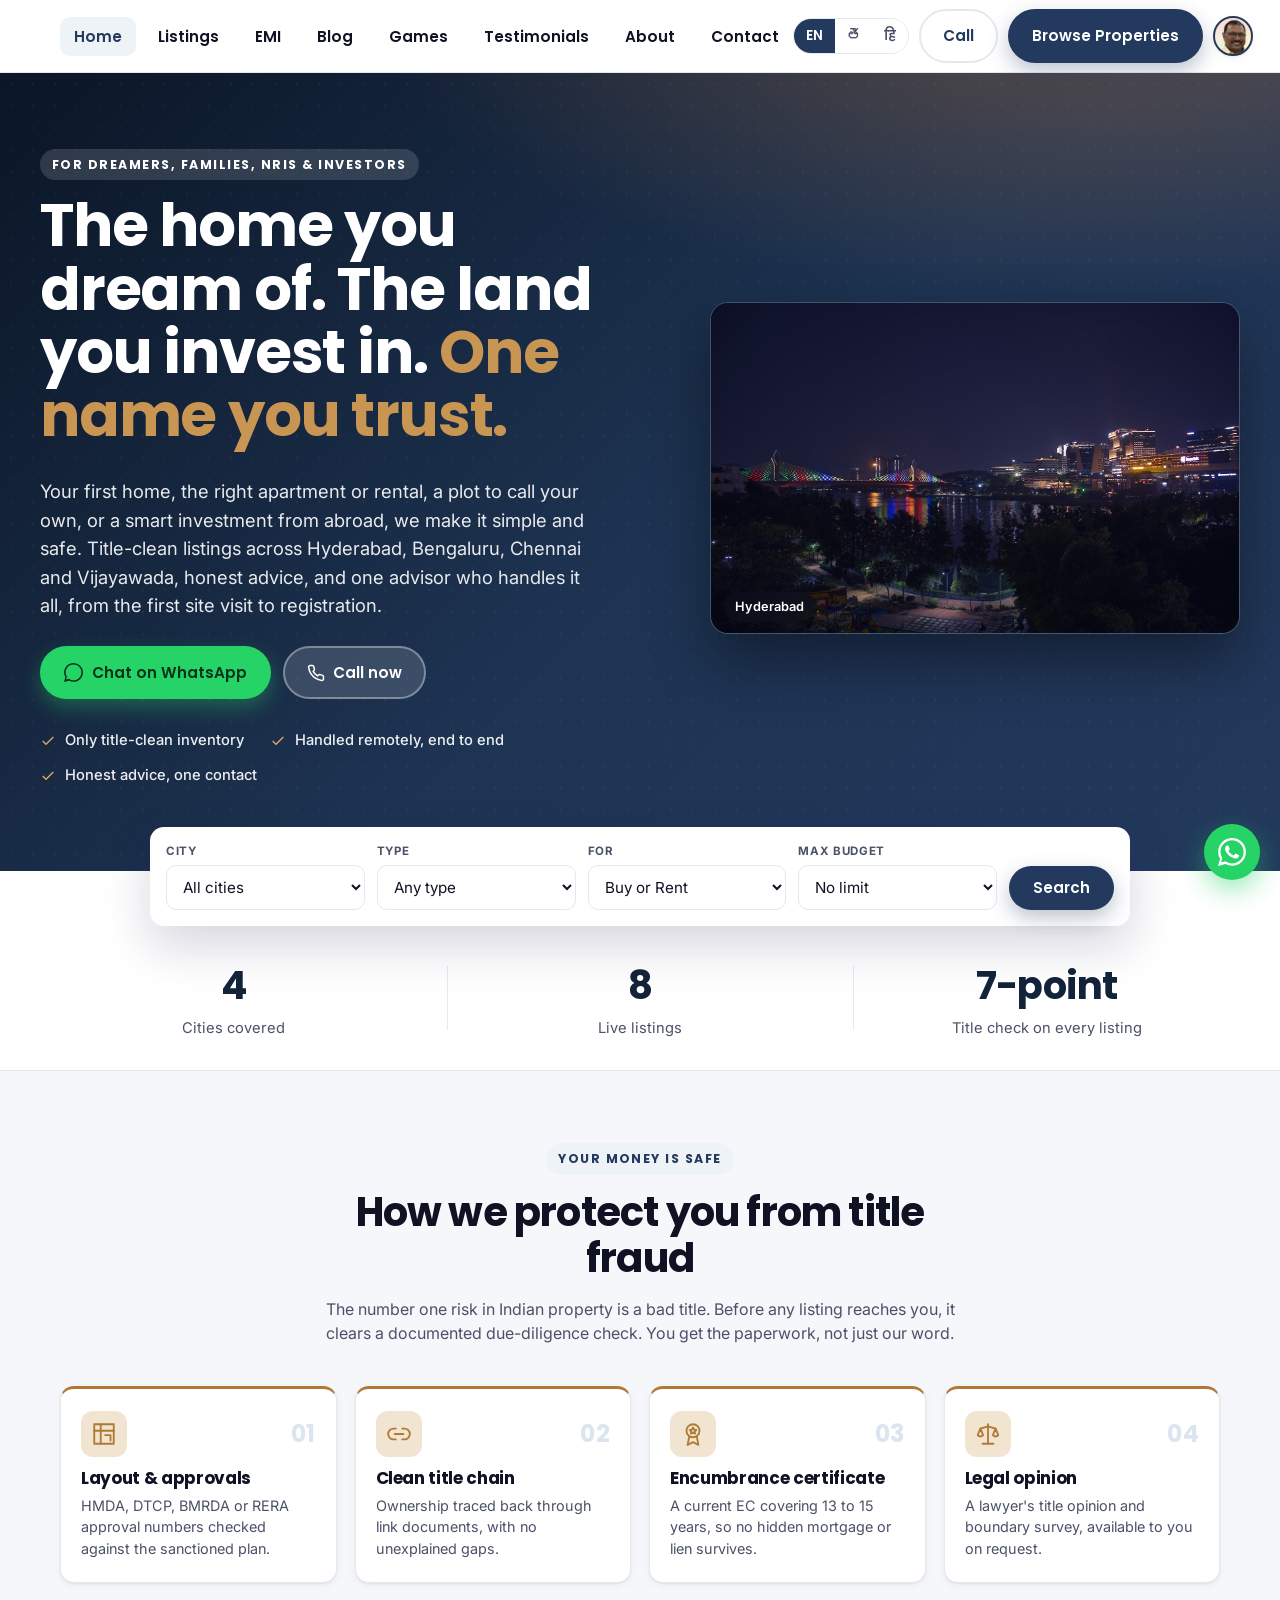
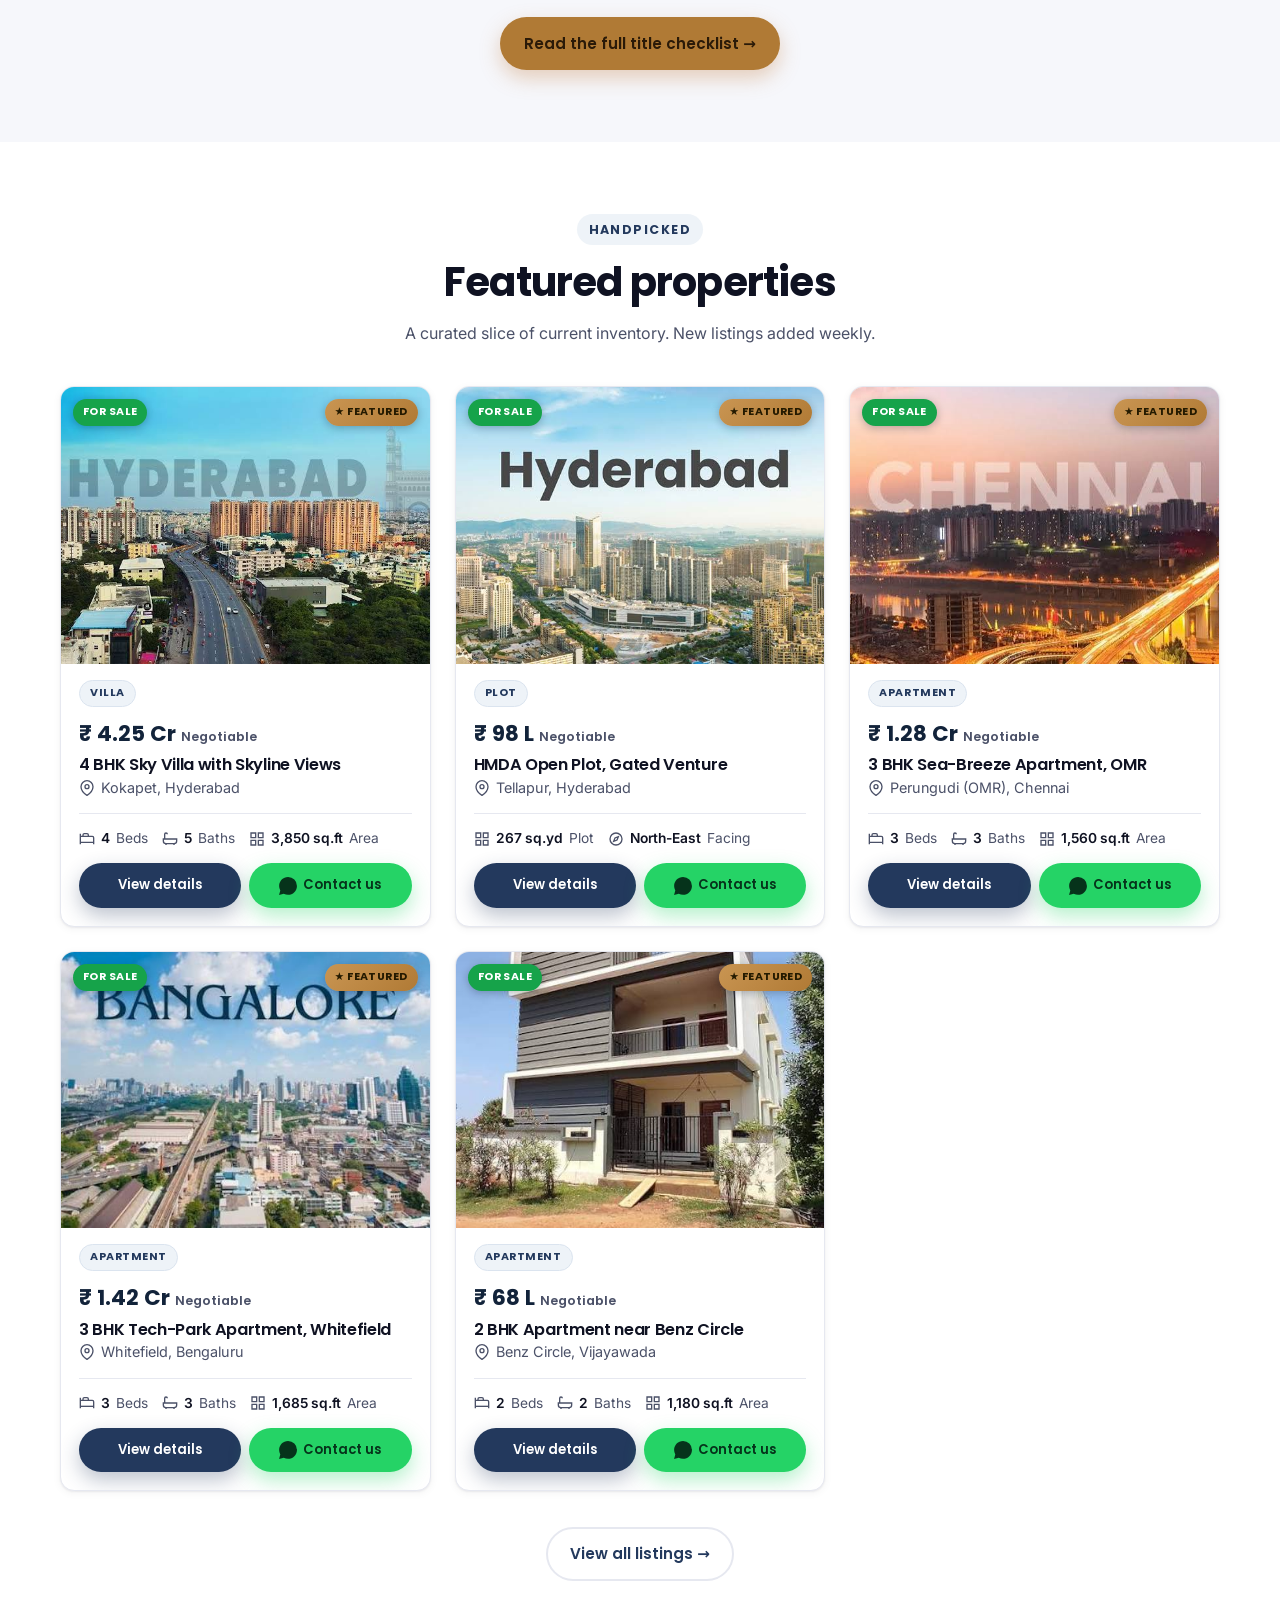
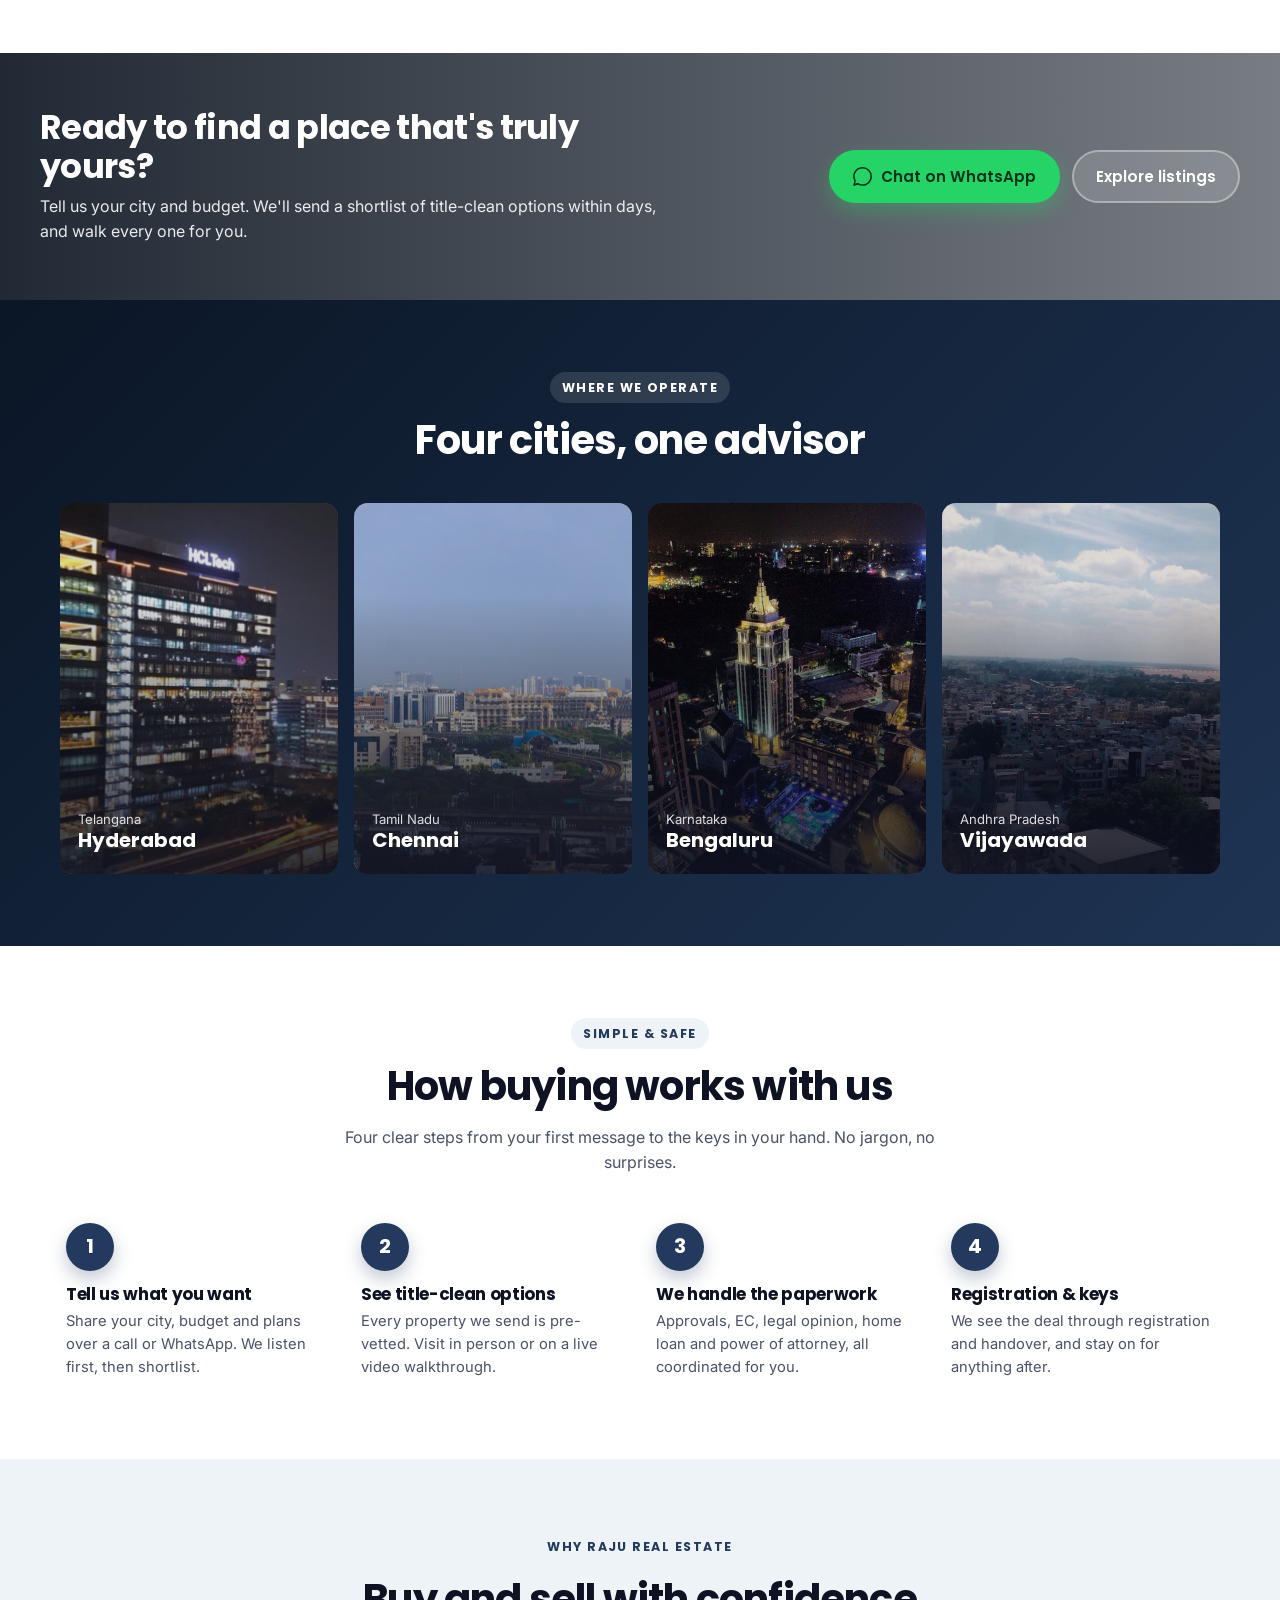
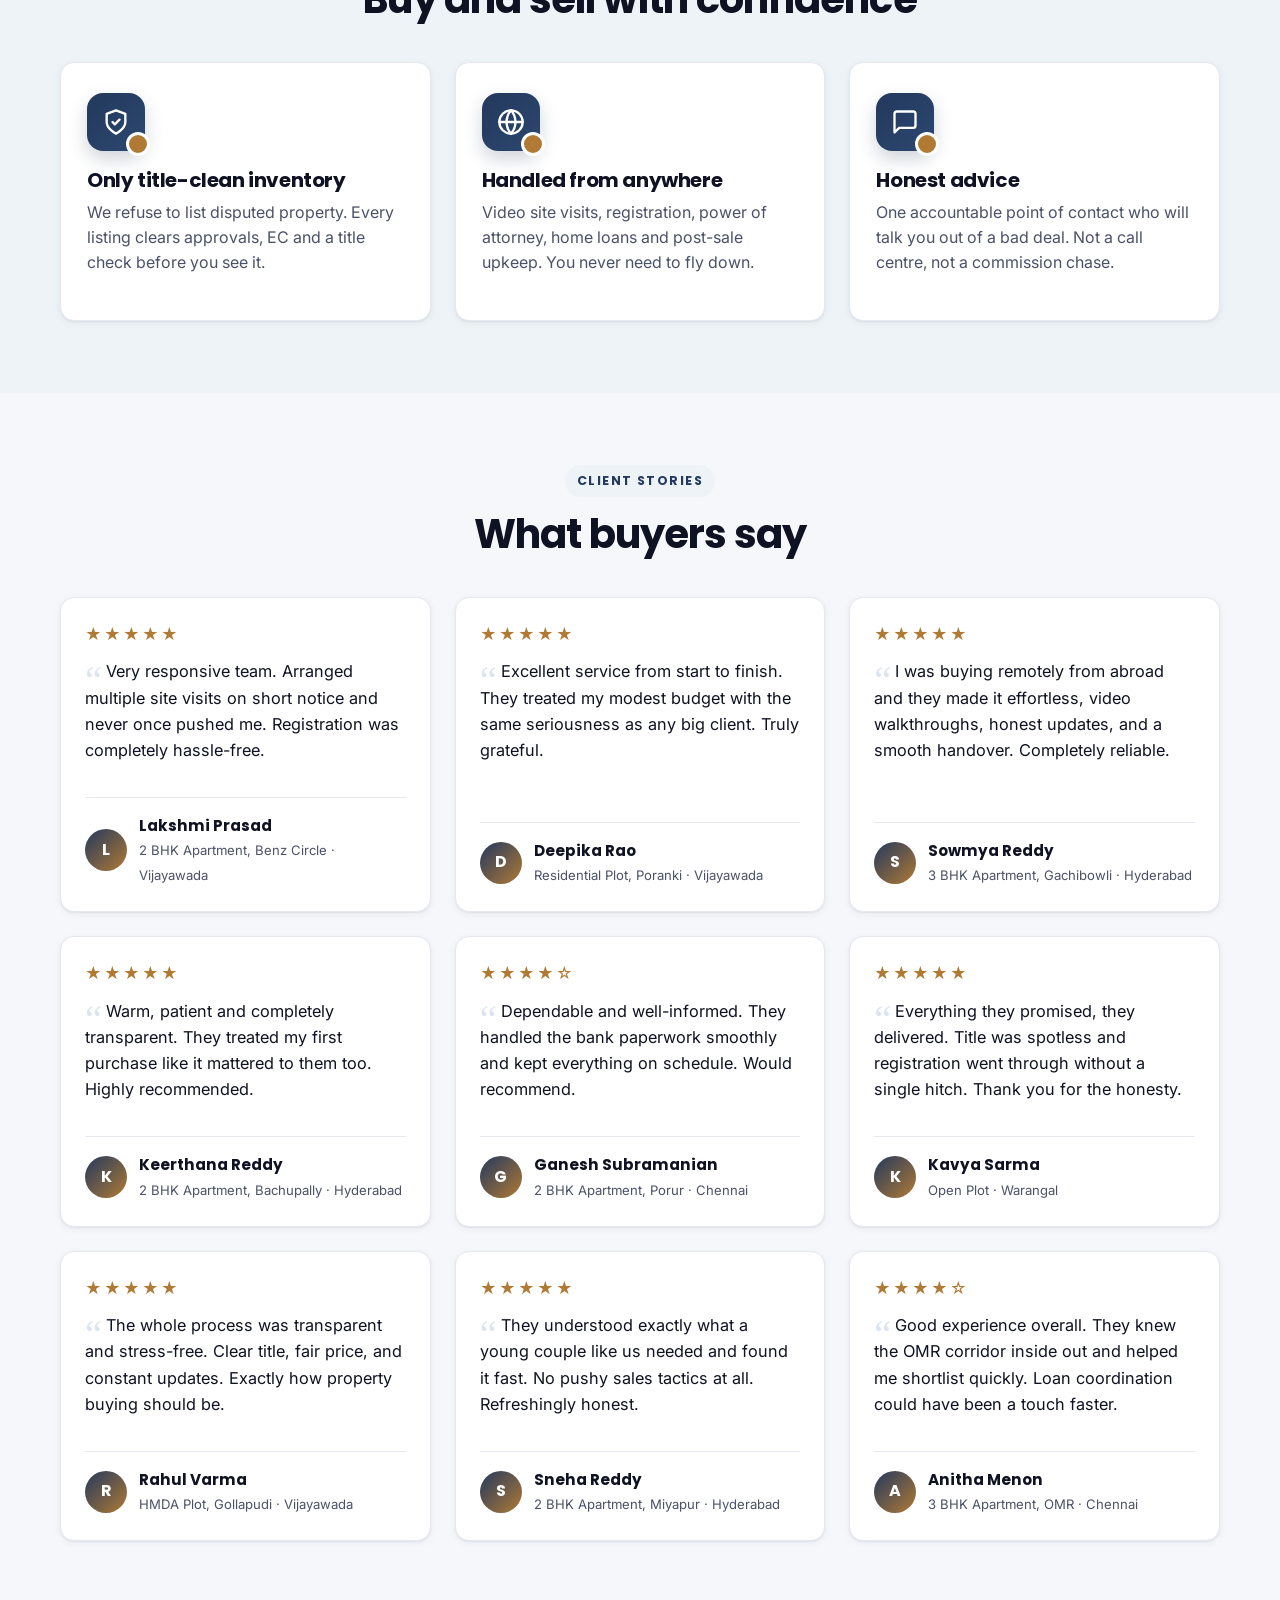
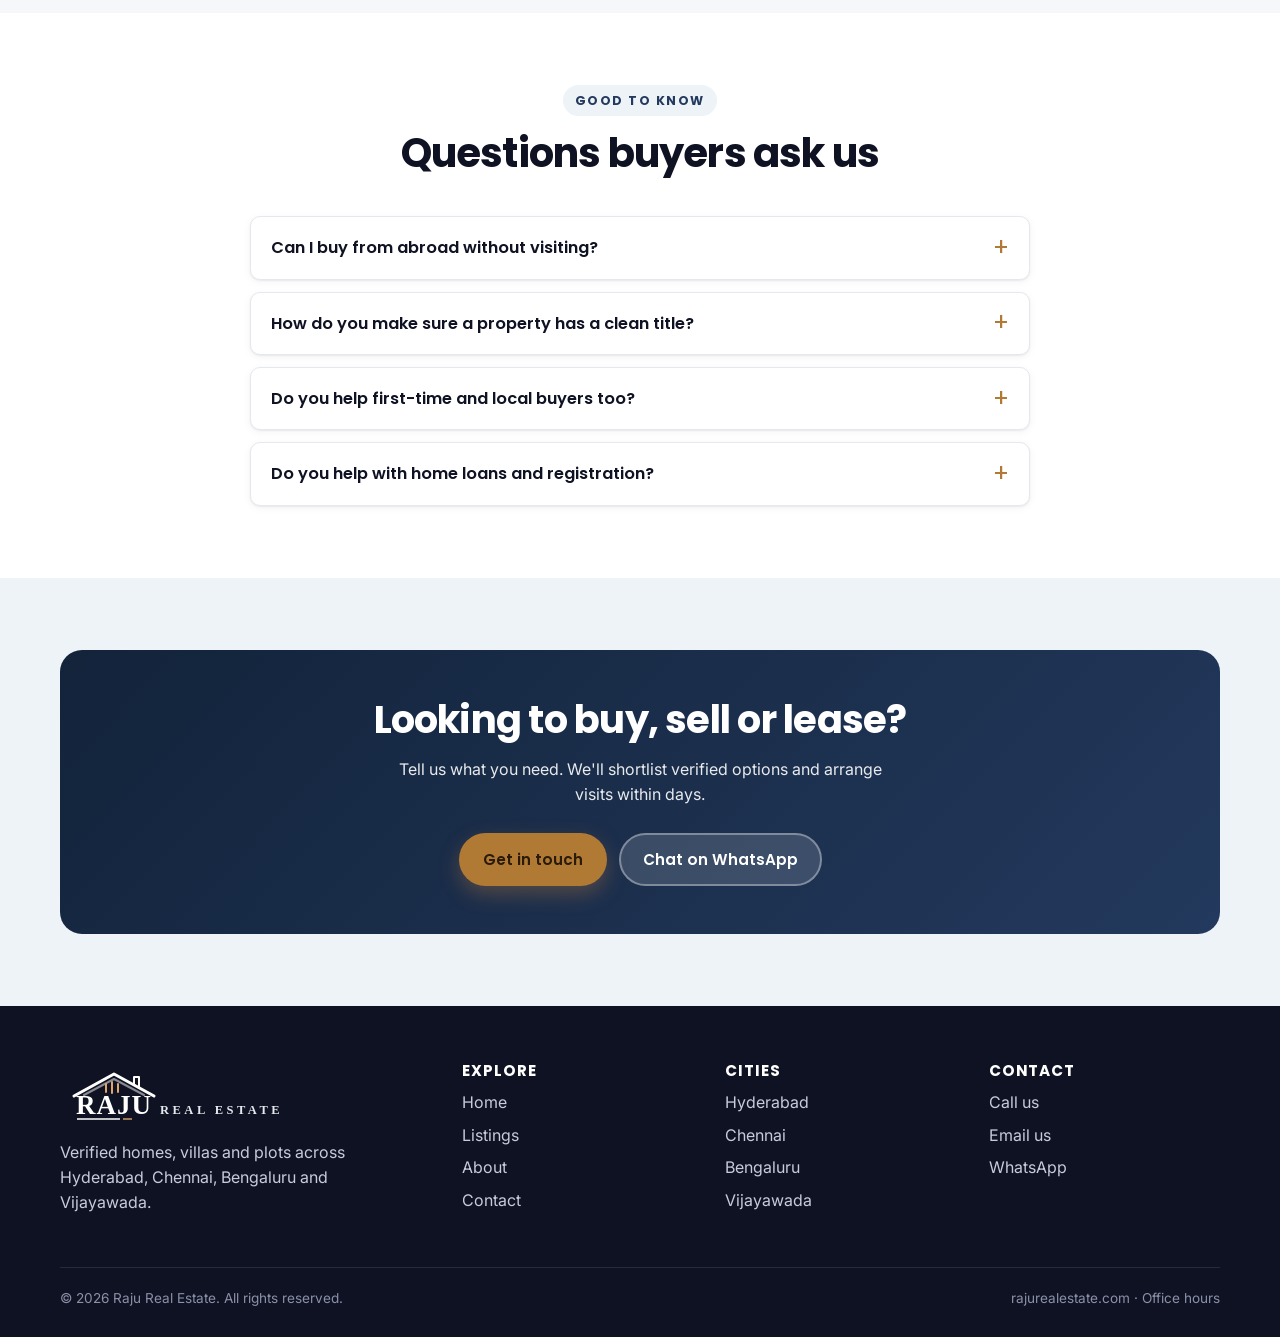
==== index.html @ 75eb424d "Section headers: replace skyline watermark with framed, section-relevant photos - New .page-hero--sp" ====
<!doctype html>
<html lang="en">
<head>
  <meta charset="utf-8">
  <meta name="viewport" content="width=device-width, initial-scale=1">
  <title>Raju Real Estate — Homes, Villas & Plots in Hyderabad, Chennai, Bengaluru, Vijayawada</title>
  <meta name="description" content="Verified homes, villas, apartments and open plots across Hyderabad, Chennai, Bengaluru and Vijayawada. Browse listings, view on map, and enquire directly with Raju Real Estate.">
  <link rel="canonical" href="https://rajurealestate.com/">
  <link rel="icon" href="images/favicon.svg" type="image/svg+xml">
  <link rel="preconnect" href="https://fonts.googleapis.com">
  <link rel="preconnect" href="https://fonts.gstatic.com" crossorigin>
  <link href="https://fonts.googleapis.com/css2?family=Poppins:wght@500;600;700&family=Inter:wght@400;500;600&display=swap" rel="stylesheet">
  <link rel="stylesheet" href="css/styles.css?v=p14">
  <meta property="og:title" content="Raju Real Estate — Homes, Villas & Plots in South India">
  <meta property="og:description" content="Verified homes, villas, apartments and plots across Hyderabad, Chennai, Bengaluru and Vijayawada.">
  <meta property="og:type" content="website">
  <meta property="og:url" content="https://rajurealestate.com/">
  <meta property="og:site_name" content="Raju Real Estate">
  <meta property="og:image" content="https://rajurealestate.com/images/og-cover.jpg">
  <meta property="og:image:width" content="1200">
  <meta property="og:image:height" content="630">
  <meta name="twitter:card" content="summary_large_image">
  <meta name="twitter:title" content="Raju Real Estate — Homes, Villas & Plots in South India">
  <meta name="twitter:description" content="Verified property across Hyderabad, Chennai, Bengaluru and Vijayawada.">
  <meta name="twitter:image" content="https://rajurealestate.com/images/og-cover.jpg">
</head>
<body>
  <!-- ===== Header (copy of this block is identical across pages) ===== -->
  <header class="site-header">
    <div class="container nav">
      <a class="brand" href="index.html"><img src="images/logo.svg" alt="Raju Real Estate"></a>
      <button class="nav-toggle" aria-label="Menu"><span></span><span></span><span></span></button>
      <ul class="nav-links">
        <li><a href="index.html" class="active" data-i18n="nav.home">Home</a></li>
        <li><a href="listings.html" data-i18n="nav.listings">Listings</a></li>
        <li><a href="emi.html" data-i18n="nav.emi">EMI</a></li>
        <li><a href="blog.html" data-i18n="nav.blog">Blog</a></li>
        <li><a href="games.html" data-i18n="nav.games">Games</a></li>
        <li><a href="#testimonials-section" data-i18n="nav.testimonials">Testimonials</a></li>
        <li><a href="about.html" data-i18n="nav.about">About</a></li>
        <li><a href="contact.html" data-i18n="nav.contact">Contact</a></li>
      </ul>
      <div class="nav-cta">
        <a class="btn btn--ghost" data-contact="phone" data-keep-text href="#" data-i18n="cta.call">Call</a>
        <a class="btn btn--primary" href="listings.html" data-i18n="cta.browse">Browse Properties</a>
      </div>
    </div>
  </header>

  <!-- ===== Hero (split: copy left, photo right) ===== -->
  <section class="hero hero--premium">
    <div class="container hero-grid">
      <div class="hero-copy">
        <span class="eyebrow" style="background:rgba(255,255,255,.14);color:#fff" data-i18n="hero.eyebrow">For dreamers, families, NRIs &amp; investors</span>
        <h1 data-i18n-html="hero.title">The home you dream of. The land you invest in. <span class="hl">One name you trust.</span></h1>
        <p class="lead" data-i18n="hero.lead">Your first home, the right apartment or rental, a plot to call your own, or a smart investment from abroad, we make it simple and safe. Title-clean listings across Hyderabad, Bengaluru, Chennai and Vijayawada, honest advice, and one advisor who handles it all, from the first site visit to registration.</p>
        <div class="hero-cta">
          <a class="btn btn--whatsapp" data-contact="whatsapp" data-keep-text target="_blank" rel="noopener" href="#"><svg width="19" height="19" viewBox="0 0 24 24" fill="currentColor"><path d="M.057 24l1.687-6.163a11.867 11.867 0 01-1.587-5.945C.16 5.335 5.495 0 12.05 0a11.817 11.817 0 018.413 3.488 11.824 11.824 0 013.48 8.414c-.003 6.557-5.338 11.892-11.893 11.892a11.9 11.9 0 01-5.688-1.448L.057 24zm6.597-3.807c1.676.995 3.276 1.591 5.392 1.592 5.448 0 9.886-4.434 9.889-9.885.002-5.462-4.415-9.89-9.881-9.892-5.452 0-9.887 4.434-9.889 9.884a9.86 9.86 0 001.51 5.26l-.999 3.648 3.978-.955z"/></svg><span data-i18n="cta.whatsapp">Chat on WhatsApp</span></a>
          <a class="btn btn--light" data-contact="phone" data-keep-text href="#"><svg width="18" height="18" viewBox="0 0 24 24" fill="none" stroke="currentColor" stroke-width="2" stroke-linecap="round" stroke-linejoin="round"><path d="M22 16.92v3a2 2 0 01-2.18 2 19.79 19.79 0 01-8.63-3.07 19.5 19.5 0 01-6-6 19.79 19.79 0 01-3.07-8.67A2 2 0 014.11 2h3a2 2 0 012 1.72c.13.96.36 1.9.7 2.81a2 2 0 01-.45 2.11L8.09 9.91a16 16 0 006 6l1.27-1.27a2 2 0 012.11-.45c.9.34 1.85.57 2.81.7A2 2 0 0122 16.92z"/></svg><span data-i18n="cta.callNow">Call now</span></a>
        </div>
        <div class="trust-row">
          <span class="trust-item"><svg class="icon" width="18" height="18" viewBox="0 0 24 24"><path d="M20 6L9 17l-5-5"/></svg><span data-i18n="trust.title">Only title-clean inventory</span></span>
          <span class="trust-item"><svg class="icon" width="18" height="18" viewBox="0 0 24 24"><path d="M20 6L9 17l-5-5"/></svg><span data-i18n="trust.remote">Handled remotely, end to end</span></span>
          <span class="trust-item"><svg class="icon" width="18" height="18" viewBox="0 0 24 24"><path d="M20 6L9 17l-5-5"/></svg><span data-i18n="trust.honest">Honest advice, one contact</span></span>
        </div>
      </div>
      <div class="hero-art hero-art--photo"><img src="images/hero/hyderabad-night.jpg" alt="Hyderabad Financial District skyline and Durgam Cheruvu bridge at night" loading="eager"><span class="hero-photo-cap">Hyderabad</span></div>
    </div>
  </section>

  <!-- ===== Quick search ===== -->
  <div class="container">
    <form class="quick-search" id="quick-search" action="listings.html" method="get">
      <div class="field">
        <label for="qs-city" data-i18n="qs.city">City</label>
        <select id="qs-city" name="city"><option value="" data-i18n="qs.allCities">All cities</option></select>
      </div>
      <div class="field">
        <label for="qs-type" data-i18n="qs.type">Type</label>
        <select id="qs-type" name="type">
          <option value="" data-i18n="qs.anyType">Any type</option>
          <option value="apartment" data-i18n="type.apartment">Apartment</option>
          <option value="villa" data-i18n="type.villa">Villa</option>
          <option value="house" data-i18n="type.house">House</option>
          <option value="plot" data-i18n="type.plot">Plot</option>
          <option value="commercial" data-i18n="type.commercial">Commercial</option>
        </select>
      </div>
      <div class="field">
        <label for="qs-status" data-i18n="qs.for">For</label>
        <select id="qs-status" name="status">
          <option value="" data-i18n="qs.buyOrRent">Buy or Rent</option>
          <option value="sale" data-i18n="qs.buy">Buy</option>
          <option value="rent" data-i18n="qs.rent">Rent</option>
        </select>
      </div>
      <div class="field">
        <label for="qs-budget" data-i18n="qs.budget">Max budget</label>
        <select id="qs-budget" name="maxPrice">
          <option value="" data-i18n="qs.noLimit">No limit</option>
          <option value="7500000">Up to ₹75 L</option>
          <option value="12500000">Up to ₹1.25 Cr</option>
          <option value="20000000">Up to ₹2 Cr</option>
          <option value="50000000">Up to ₹5 Cr</option>
        </select>
      </div>
      <button class="btn btn--primary" type="submit" data-i18n="qs.search">Search</button>
    </form>
  </div>

  <!-- ===== Stats band (full-bleed) ===== -->
  <div class="stats-band">
    <div class="container stats-band-grid">
      <div class="sb-stat"><b data-count="4">4</b><span data-i18n="hero.stat.cities">Cities covered</span></div>
      <div class="sb-stat"><b id="stat-count">—</b><span data-i18n="hero.stat.live">Live listings</span></div>
      <div class="sb-stat"><b>7-point</b><span data-i18n="hero.stat.verified">Title check on every listing</span></div>
    </div>
  </div>

  <!-- ===== How we verify title (answers the #1 NRI fear, kept high on the page) ===== -->
  <section class="section verify">
    <div class="container">
      <div class="section-head center">
        <span class="eyebrow" data-i18n="verify.eyebrow">Your money is safe</span>
        <h2 data-i18n="verify.title">How we protect you from title fraud</h2>
        <p class="muted" data-i18n="verify.sub">The number one risk in Indian property is a bad title. Before any listing reaches you, it clears a documented due-diligence check. You get the paperwork, not just our word.</p>
      </div>
      <div class="verify-steps">
        <div class="vstep"><div class="vstep-top"><span class="vstep-ic"><svg viewBox="0 0 24 24" fill="none" stroke="currentColor" stroke-width="1.7" stroke-linecap="round" stroke-linejoin="round"><path d="M3 3h18v18H3z"/><path d="M3 9h18M9 3v18"/><path d="M13 13h5v5"/></svg></span><span class="vstep-no">01</span></div><h3 data-i18n="verify.s1t">Layout &amp; approvals</h3><p data-i18n="verify.s1b">HMDA, DTCP, BMRDA or RERA approval numbers checked against the sanctioned plan.</p></div>
        <div class="vstep"><div class="vstep-top"><span class="vstep-ic"><svg viewBox="0 0 24 24" fill="none" stroke="currentColor" stroke-width="1.7" stroke-linecap="round" stroke-linejoin="round"><path d="M9 17H7A5 5 0 017 7h2M15 7h2a5 5 0 010 10h-2M8 12h8"/></svg></span><span class="vstep-no">02</span></div><h3 data-i18n="verify.s2t">Clean title chain</h3><p data-i18n="verify.s2b">Ownership traced back through link documents, with no unexplained gaps.</p></div>
        <div class="vstep"><div class="vstep-top"><span class="vstep-ic"><svg viewBox="0 0 24 24" fill="none" stroke="currentColor" stroke-width="1.7" stroke-linecap="round" stroke-linejoin="round"><circle cx="12" cy="9" r="6"/><path d="M12 6l1 2 2 .3-1.5 1.4.4 2L12 10.8 10.1 11.7l.4-2L9 8.3 11 8z"/><path d="M8.5 14.5L7 22l5-2.5L17 22l-1.5-7.5"/></svg></span><span class="vstep-no">03</span></div><h3 data-i18n="verify.s3t">Encumbrance certificate</h3><p data-i18n="verify.s3b">A current EC covering 13 to 15 years, so no hidden mortgage or lien survives.</p></div>
        <div class="vstep"><div class="vstep-top"><span class="vstep-ic"><svg viewBox="0 0 24 24" fill="none" stroke="currentColor" stroke-width="1.7" stroke-linecap="round" stroke-linejoin="round"><path d="M12 3v18M7 21h10M12 5l7 2M12 5L5 7"/><path d="M5 7l-2.5 6a3 3 0 005 0zM19 7l-2.5 6a3 3 0 005 0z"/></svg></span><span class="vstep-no">04</span></div><h3 data-i18n="verify.s4t">Legal opinion</h3><p data-i18n="verify.s4b">A lawyer's title opinion and boundary survey, available to you on request.</p></div>
      </div>
      <div class="center" style="margin-top:34px">
        <a class="btn btn--accent" href="post.html?slug=clear-title-plot-checklist" data-i18n="verify.cta">Read the full title checklist →</a>
      </div>
    </div>
  </section>

  <!-- ===== Featured ===== -->
  <section class="section">
    <div class="container">
      <div class="section-head center">
        <span class="eyebrow" data-i18n="sec.handpicked">Handpicked</span>
        <h2 data-i18n="sec.featured">Featured properties</h2>
        <p class="muted" data-i18n="sec.featuredSub">A curated slice of current inventory. New listings added weekly.</p>
      </div>
      <div class="grid-cards" id="featured-grid"><p class="muted">Loading listings…</p></div>
      <div class="center" style="margin-top:36px"><a class="btn btn--ghost" href="listings.html" data-i18n="cta.viewAll">View all listings →</a></div>
    </div>
  </section>

  <!-- ===== Full-bleed photo CTA strip ===== -->
  <section class="photo-cta" style="--cta-img:url('images/cta/cta-home.jpg')">
    <div class="container photo-cta-inner">
      <div>
        <h2 data-i18n="strip.title">Ready to find a place that's truly yours?</h2>
        <p data-i18n="strip.body">Tell us your city and budget. We'll send a shortlist of title-clean options within days, and walk every one for you.</p>
      </div>
      <div class="photo-cta-actions">
        <a class="btn btn--whatsapp" data-contact="whatsapp" data-keep-text target="_blank" rel="noopener" href="#"><svg width="19" height="19" viewBox="0 0 24 24" fill="currentColor"><path d="M.057 24l1.687-6.163a11.867 11.867 0 01-1.587-5.945C.16 5.335 5.495 0 12.05 0a11.817 11.817 0 018.413 3.488 11.824 11.824 0 013.48 8.414c-.003 6.557-5.338 11.892-11.893 11.892a11.9 11.9 0 01-5.688-1.448L.057 24zm6.597-3.807c1.676.995 3.276 1.591 5.392 1.592 5.448 0 9.886-4.434 9.889-9.885.002-5.462-4.415-9.89-9.881-9.892-5.452 0-9.887 4.434-9.889 9.884a9.86 9.86 0 001.51 5.26l-.999 3.648 3.978-.955z"/></svg><span data-i18n="cta.whatsapp">Chat on WhatsApp</span></a>
        <a class="btn btn--light" href="listings.html" data-i18n="cta.exploreListings">Explore listings</a>
      </div>
    </div>
  </section>

  <!-- ===== Cities ===== -->
  <section class="section section--dark">
    <div class="container">
      <div class="section-head center">
        <span class="eyebrow" data-i18n="sec.whereWeOperate">Where we operate</span>
        <h2 data-i18n="sec.fourCities">Four cities, one advisor</h2>
      </div>
      <div class="city-strip">
        <a class="city-tile" href="listings.html?city=Hyderabad"><img class="city-photo" src="images/cities/hyderabad.jpg" alt="Hyderabad skyline" loading="lazy"><div class="city-overlay"></div><span>Telangana</span><b>Hyderabad</b></a>
        <a class="city-tile" href="listings.html?city=Chennai"><img class="city-photo" src="images/cities/chennai.jpg" alt="Chennai skyline" loading="lazy"><div class="city-overlay"></div><span>Tamil Nadu</span><b>Chennai</b></a>
        <a class="city-tile" href="listings.html?city=Bengaluru"><img class="city-photo" src="images/cities/bengaluru.jpg" alt="Bengaluru skyline" loading="lazy"><div class="city-overlay"></div><span>Karnataka</span><b>Bengaluru</b></a>
        <a class="city-tile" href="listings.html?city=Vijayawada"><img class="city-photo" src="images/cities/vijayawada.jpg" alt="Vijayawada skyline" loading="lazy"><div class="city-overlay"></div><span>Andhra Pradesh</span><b>Vijayawada</b></a>
      </div>
    </div>
  </section>

  <!-- ===== How buying works (process) ===== -->
  <section class="section">
    <div class="container">
      <div class="section-head center">
        <span class="eyebrow" data-i18n="proc.eyebrow">Simple &amp; safe</span>
        <h2 data-i18n="proc.title">How buying works with us</h2>
        <p class="muted" data-i18n="proc.sub">Four clear steps from your first message to the keys in your hand. No jargon, no surprises.</p>
      </div>
      <div class="proc-steps">
        <div class="proc-step reveal"><span class="proc-num">1</span><h3 data-i18n="proc.s1t">Tell us what you want</h3><p data-i18n="proc.s1b">Share your city, budget and plans over a call or WhatsApp. We listen first, then shortlist.</p></div>
        <div class="proc-step reveal"><span class="proc-num">2</span><h3 data-i18n="proc.s2t">See title-clean options</h3><p data-i18n="proc.s2b">Every property we send is pre-vetted. Visit in person or on a live video walkthrough.</p></div>
        <div class="proc-step reveal"><span class="proc-num">3</span><h3 data-i18n="proc.s3t">We handle the paperwork</h3><p data-i18n="proc.s3b">Approvals, EC, legal opinion, home loan and power of attorney, all coordinated for you.</p></div>
        <div class="proc-step reveal"><span class="proc-num">4</span><h3 data-i18n="proc.s4t">Registration &amp; keys</h3><p data-i18n="proc.s4b">We see the deal through registration and handover, and stay on for anything after.</p></div>
      </div>
    </div>
  </section>

  <!-- ===== Why us ===== -->
  <section class="section section--tint">
    <div class="container">
      <div class="section-head center">
        <span class="eyebrow" data-i18n="sec.whyUs">Why Raju Real Estate</span>
        <h2 data-i18n="sec.buySell">Buy and sell with confidence</h2>
      </div>
      <div class="grid-cards">
        <div class="card reveal" style="padding:30px 26px">
          <div class="why-icon"><svg viewBox="0 0 24 24"><path d="M12 22s8-4 8-10V5l-8-3-8 3v7c0 6 8 10 8 10z"/><path d="M9 12l2 2 4-4"/></svg></div>
          <h3 data-i18n="why.title1">Only title-clean inventory</h3><p class="muted" data-i18n="why.body1">We refuse to list disputed property. Every listing clears approvals, EC and a title check before you see it.</p>
        </div>
        <div class="card reveal" style="padding:30px 26px">
          <div class="why-icon"><svg viewBox="0 0 24 24"><path d="M2 12h20"/><path d="M12 2a15 15 0 010 20"/><path d="M12 2a15 15 0 000 20"/><circle cx="12" cy="12" r="10"/></svg></div>
          <h3 data-i18n="why.title2">Handled from anywhere</h3><p class="muted" data-i18n="why.body2">Video site visits, registration, power of attorney, home loans and post-sale upkeep. You never need to fly down.</p>
        </div>
        <div class="card reveal" style="padding:30px 26px">
          <div class="why-icon"><svg viewBox="0 0 24 24"><path d="M21 15a2 2 0 01-2 2H7l-4 4V5a2 2 0 012-2h14a2 2 0 012 2z"/></svg></div>
          <h3 data-i18n="why.title3">Honest advice</h3><p class="muted" data-i18n="why.body3">One accountable point of contact who will talk you out of a bad deal. Not a call centre, not a commission chase.</p>
        </div>
      </div>
    </div>
  </section>

  <!-- ===== Testimonials ===== -->
  <section class="section section--soft" id="testimonials-section" style="display:none">
    <div class="container">
      <div class="section-head center">
        <span class="eyebrow" data-i18n="testi.eyebrow">Client stories</span>
        <h2 data-i18n="testi.title">What buyers say</h2>
      </div>
      <div class="grid-cards" id="testimonials-grid"></div>
    </div>
  </section>

  <!-- ===== FAQ ===== -->
  <section class="section">
    <div class="container container--narrow">
      <div class="section-head center">
        <span class="eyebrow" data-i18n="faq.eyebrow">Good to know</span>
        <h2 data-i18n="faq.title">Questions buyers ask us</h2>
      </div>
      <div class="faq">
        <details class="faq-item"><summary data-i18n="faq.q1">Can I buy from abroad without visiting?</summary><p data-i18n="faq.a1">Yes. We run live video site visits, handle the paperwork, and arrange power of attorney so you can complete the purchase and registration without flying down.</p></details>
        <details class="faq-item"><summary data-i18n="faq.q2">How do you make sure a property has a clean title?</summary><p data-i18n="faq.a2">Every listing clears a documented check: layout and RERA/HMDA/DTCP approvals, the title chain, a 13 to 15 year encumbrance certificate, and a lawyer's opinion. You get the paperwork, not just our word.</p></details>
        <details class="faq-item"><summary data-i18n="faq.q3">Do you help first-time and local buyers too?</summary><p data-i18n="faq.a3">Absolutely. We work with families buying their first home, people looking for apartments or rentals, plot buyers and investors alike, across all four cities.</p></details>
        <details class="faq-item"><summary data-i18n="faq.q4">Do you help with home loans and registration?</summary><p data-i18n="faq.a4">Yes. We coordinate home-loan options with lenders and manage registration and handover end to end, so it's one point of contact for the whole deal.</p></details>
      </div>
    </div>
  </section>

  <!-- ===== CTA ===== -->
  <section class="section section--tint">
    <div class="container">
      <div class="cta-band">
        <h2 data-i18n="cta.band.title">Looking to buy, sell or lease?</h2>
        <p data-i18n="cta.band.body">Tell us what you need. We'll shortlist verified options and arrange visits within days.</p>
        <div class="hero-cta" style="justify-content:center">
          <a class="btn btn--accent" href="contact.html" data-i18n="cta.getInTouch">Get in touch</a>
          <a class="btn btn--light" data-contact="whatsapp" data-keep-text target="_blank" rel="noopener" href="#" data-i18n="cta.whatsapp">WhatsApp us</a>
        </div>
      </div>
    </div>
  </section>

  <!-- ===== Footer (identical across pages) ===== -->
  <footer class="site-footer">
    <div class="container">
      <div class="footer-grid">
        <div>
          <div class="footer-brand"><img src="images/logo-white.svg" alt="Raju Real Estate"></div>
          <p style="margin-top:14px;max-width:320px" data-i18n="footer.tagline">Verified homes, villas and plots across Hyderabad, Chennai, Bengaluru and Vijayawada.</p>
        </div>
        <div>
          <h4 data-i18n="footer.explore">Explore</h4>
          <a href="index.html" data-i18n="nav.home">Home</a>
          <a href="listings.html" data-i18n="nav.listings">Listings</a>
          <a href="about.html" data-i18n="nav.about">About</a>
          <a href="contact.html" data-i18n="nav.contact">Contact</a>
        </div>
        <div>
          <h4 data-i18n="footer.cities">Cities</h4>
          <a href="listings.html?city=Hyderabad">Hyderabad</a>
          <a href="listings.html?city=Chennai">Chennai</a>
          <a href="listings.html?city=Bengaluru">Bengaluru</a>
          <a href="listings.html?city=Vijayawada">Vijayawada</a>
        </div>
        <div>
          <h4 data-i18n="footer.contact">Contact</h4>
          <a data-contact="phone" data-keep-text href="#" data-i18n="footer.callUs">Call us</a>
          <a data-contact="email" data-keep-text href="#" data-i18n="footer.emailUs">Email us</a>
          <a data-contact="whatsapp" data-keep-text target="_blank" rel="noopener" href="#" data-i18n="footer.whatsapp">WhatsApp</a>
        </div>
      </div>
      <div class="footer-bottom">
        <span>© <span data-year>2026</span> Raju Real Estate. All rights reserved.</span>
        <span>rajurealestate.com · <span data-contact="hours" data-keep-text>Office hours</span></span>
      </div>
    </div>
  </footer>

  <script src="js/config.js?v=p14"></script>
  <script src="js/i18n.js?v=p14"></script>
  <script src="js/site.js?v=p14"></script>
  <script src="js/cards.js?v=p14"></script>
  <script src="js/home.js?v=p14"></script>
</body>
</html>
---- css/styles.css ----
/*
  File: css/styles.css
  Purpose: Global design system + component styles for Raju Real Estate.
  Engine: Plain CSS (no preprocessor, no build step).
  Platform: Static site on Cloudflare Pages. Modern evergreen browsers.
  Design: Bold & vibrant. Royal indigo primary, amber micro-accent.
  Why CSS variables: single source of truth so brand colors change in one place.
*/

:root {
  /* Brand palette — navy + copper, matched to the Raju Real Estate logo.
     Scale names kept (indigo and amber) so every component that references
     them re-skins from these values alone. */
  --indigo-900: #0b1626;   /* near-black navy — dramatic hero surfaces (premium re-skin) */
  --indigo-800: #12233a;
  --indigo-700: #1e3453;
  --indigo-600: #23395d;   /* brand navy */
  --indigo-500: #2c476f;
  --indigo-100: #dbe4ef;
  --indigo-50:  #eef3f8;

  --amber-500: #b07a35;    /* brushed gold — refined from copper for the premium re-skin */
  --amber-400: #c99552;
  --amber-100: #f1e4d0;
  --gold: #b07a35;         /* semantic alias used by trust marks + CTAs */

  --ink:      #0f1222;   /* near-black text */
  --ink-soft: #4b5168;   /* secondary text */
  --line:     #e6e8f0;   /* borders */
  --bg:       #ffffff;
  --bg-soft:  #f6f7fb;   /* section alt background */
  --bg-tint:  var(--indigo-50);

  --ok:   #16a34a;
  --sold: #dc2626;
  --rent: #7c3aed;

  --brand: var(--indigo-600);
  --brand-dark: var(--indigo-800);
  --accent: var(--amber-500);

  --radius: 14px;
  --radius-sm: 10px;
  --shadow-sm: 0 1px 2px rgba(15,18,34,.06), 0 2px 8px rgba(15,18,34,.05);
  --shadow-md: 0 8px 24px rgba(15,18,34,.10);
  --shadow-lg: 0 20px 48px rgba(30,27,75,.18);

  --maxw: 1200px;
  --font-head: 'Poppins', system-ui, -apple-system, 'Segoe UI', Roboto, sans-serif;
  --font-body: 'Inter', system-ui, -apple-system, 'Segoe UI', Roboto, sans-serif;
}

* { box-sizing: border-box; }

html { scroll-behavior: smooth; }

body {
  margin: 0;
  font-family: var(--font-body);
  color: var(--ink);
  background: var(--bg);
  line-height: 1.55;
  -webkit-font-smoothing: antialiased;
}

h1, h2, h3, h4 { font-family: var(--font-head); font-weight: 700; line-height: 1.15; margin: 0 0 .4em; color: var(--ink); letter-spacing: -0.02em; }
h1 { font-size: clamp(2rem, 5vw, 3.4rem); }
h2 { font-size: clamp(1.6rem, 3.5vw, 2.4rem); }
h3 { font-size: 1.25rem; }
p { margin: 0 0 1rem; }
a { color: var(--brand); text-decoration: none; }
img { max-width: 100%; display: block; }

.container { width: 100%; max-width: var(--maxw); margin: 0 auto; padding: 0 20px; }
.section { padding: 72px 0; }
.section--soft { background: var(--bg-soft); }
.center { text-align: center; }
.muted { color: var(--ink-soft); }
.eyebrow { display: inline-block; font-family: var(--font-head); font-weight: 700; font-size: .78rem; letter-spacing: .12em; text-transform: uppercase; color: var(--brand); background: var(--indigo-50); padding: 6px 12px; border-radius: 999px; margin-bottom: 14px; }
.section-head { max-width: 640px; margin: 0 auto 40px; }
.section-head.left { margin-left: 0; text-align: left; }

/* ---------- Buttons ---------- */
.btn { display: inline-flex; align-items: center; gap: 8px; font-family: var(--font-head); font-weight: 600; font-size: .95rem; padding: 13px 22px; border-radius: 999px; border: 2px solid transparent; cursor: pointer; transition: transform .12s ease, box-shadow .12s ease, background .12s ease; white-space: nowrap; }
.btn:active { transform: translateY(1px); }
.btn--primary { background: var(--brand); color: #fff; box-shadow: 0 8px 20px rgba(35,57,93,.30); }
.btn--primary:hover { background: var(--indigo-700); box-shadow: 0 10px 26px rgba(35,57,93,.40); }
.btn--accent { background: var(--accent); color: #2a1a08; box-shadow: 0 8px 20px rgba(193,122,63,.34); }
.btn--accent:hover { background: var(--amber-400); }
.btn--ghost { background: #fff; color: var(--brand); border-color: var(--line); }
.btn--ghost:hover { border-color: var(--brand); background: var(--indigo-50); }
.btn--light { background: rgba(255,255,255,.14); color: #fff; border-color: rgba(255,255,255,.35); }
.btn--light:hover { background: rgba(255,255,255,.24); }
.btn--wa { background: #25d366; color: #06331b; }
.btn--wa:hover { background: #1fbd5a; }
/* Primary WhatsApp CTA (hero/bands): green, icon + label, the #1 conversion path. */
.btn--whatsapp { background: #25d366; color: #06331b; gap: 9px; box-shadow: 0 8px 20px rgba(37,211,102,.34); }
.btn--whatsapp:hover { background: #1fbd5a; box-shadow: 0 10px 26px rgba(37,211,102,.44); }
.btn--whatsapp svg { flex: none; }
.btn--block { width: 100%; justify-content: center; }

/* ---------- Header ---------- */
.site-header { position: sticky; top: 0; z-index: 50; background: rgba(255,255,255,.9); backdrop-filter: blur(10px); border-bottom: 1px solid var(--line); }
.nav { display: flex; align-items: center; justify-content: space-between; height: 72px; }
.brand { display: flex; align-items: center; gap: 10px; }
.brand svg { height: 40px; width: auto; }
.nav-links { display: flex; align-items: center; gap: 8px; list-style: none; margin: 0; padding: 0; }
.nav-links a { font-family: var(--font-head); font-weight: 600; font-size: .95rem; color: var(--ink); padding: 9px 14px; border-radius: 10px; }
.nav-links a:hover, .nav-links a.active { color: var(--brand); background: var(--indigo-50); }
.nav-cta { display: flex; align-items: center; gap: 10px; }
.header-agent { display: inline-flex; width: 40px; height: 40px; border-radius: 50%; overflow: hidden; flex: none; border: 2px solid var(--brand); box-shadow: var(--shadow-sm); transition: transform .14s ease, box-shadow .14s ease; background: linear-gradient(135deg, var(--indigo-600), var(--amber-500)); color: #fff; align-items: center; justify-content: center; font-family: var(--font-head); font-weight: 700; }
.header-agent img { width: 100%; height: 100%; object-fit: cover; }
.header-agent:hover { transform: scale(1.06); box-shadow: var(--shadow-md); }
.header-agent.is-fallback { font-size: 1.05rem; }
.nav-toggle { display: none; background: none; border: 0; cursor: pointer; padding: 8px; }
.nav-toggle span { display: block; width: 24px; height: 2px; background: var(--ink); margin: 5px 0; transition: .2s; }

@media (max-width: 900px) {
  .nav-links { position: fixed; inset: 72px 0 auto 0; flex-direction: column; align-items: stretch; gap: 0; background: #fff; border-bottom: 1px solid var(--line); padding: 12px 20px; transform: translateY(-140%); transition: transform .25s ease; box-shadow: var(--shadow-md); }
  .nav-links.open { transform: translateY(0); }
  .nav-links a { padding: 14px; border-radius: 8px; }
  .nav-toggle { display: block; }
  .nav-cta .btn--ghost { display: none; }
}

/* ---------- Hero ---------- */
.hero { position: relative; color: #fff; background:
    radial-gradient(1200px 500px at 85% -10%, rgba(193,122,63,.38), transparent 60%),
    linear-gradient(135deg, var(--indigo-900), var(--indigo-700) 55%, var(--indigo-600)); overflow: hidden; }
.hero::after { content: ""; position: absolute; inset: 0; background-image: radial-gradient(rgba(255,255,255,.08) 1px, transparent 1px); background-size: 22px 22px; opacity: .5; pointer-events: none; }
.hero-inner { position: relative; z-index: 2; padding: 84px 0 96px; max-width: 760px; }
.hero h1 { color: #fff; }
.hero h1 .hl { color: var(--amber-400); }
.hero p.lead { font-size: 1.15rem; color: rgba(255,255,255,.9); max-width: 560px; }
.hero-cta { display: flex; gap: 12px; flex-wrap: wrap; margin-top: 26px; }
.hero-stats { display: flex; gap: 32px; margin-top: 44px; flex-wrap: wrap; }
.hero-stat b { font-family: var(--font-head); font-size: 1.9rem; display: block; color: #fff; }
.hero-stat span { color: rgba(255,255,255,.8); font-size: .9rem; }

/* ---------- Premium hero (Home) ---------- */
.hero--premium { overflow: hidden; }
.hero-grid { position: relative; z-index: 2; display: grid; grid-template-columns: 1.08fr 0.92fr; align-items: center; gap: 48px; padding: 76px 0 84px; }
.hero-copy { max-width: 640px; }
.hero--premium h1 { font-size: clamp(2.3rem, 5vw, 3.7rem); line-height: 1.07; margin-bottom: .5em; }
.hero--premium .lead { font-size: 1.18rem; }
.hero-art { position: relative; }
.hero-art img { width: 100%; height: auto; display: block; filter: drop-shadow(0 24px 44px rgba(0,0,0,.28)); animation: heroFloat 7s ease-in-out infinite; }
@keyframes heroFloat { 0%,100% { transform: translateY(0); } 50% { transform: translateY(-10px); } }
.trust-row { display: flex; flex-wrap: wrap; gap: 12px 26px; margin-top: 30px; }
.trust-item { display: inline-flex; align-items: center; gap: 9px; color: rgba(255,255,255,.92); font-size: .92rem; font-weight: 500; }
.trust-item svg { color: #e0a56a; flex: none; }
.hero-art--photo img { border-radius: 18px; border: 1px solid rgba(255,255,255,.16); box-shadow: 0 28px 60px rgba(0,0,0,.42); filter: none; aspect-ratio: 16 / 10; object-fit: cover; }
.hero-art--photo { position: relative; }
.hero-art--photo .hero-photo-cap { position: absolute; left: 14px; bottom: 12px; z-index: 2; color: #fff; font-size: .8rem; font-weight: 600; background: rgba(15,18,34,.5); backdrop-filter: blur(4px); padding: 5px 11px; border-radius: 999px; }
@media (max-width: 940px) {
  .hero-grid { grid-template-columns: 1fr; gap: 20px; padding: 56px 0 64px; }
  .hero-art { max-width: 480px; margin: 4px auto 0; opacity: .98; }
}

/* Full-bleed stats band under the hero */
.stats-band { background: #fff; border-bottom: 1px solid var(--line); }
.stats-band-grid { display: grid; grid-template-columns: repeat(3, 1fr); gap: 20px; padding: 30px 0; }
.stats-band .sb-stat { text-align: center; position: relative; }
.stats-band .sb-stat + .sb-stat::before { content: ""; position: absolute; left: 0; top: 12%; height: 76%; width: 1px; background: var(--line); }
.stats-band .sb-stat b { display: block; font-family: var(--font-head); font-weight: 700; font-size: clamp(1.7rem, 3.5vw, 2.4rem); color: var(--brand-dark); letter-spacing: -0.02em; }
.stats-band .sb-stat span { color: var(--ink-soft); font-size: .92rem; }

/* ---------- How-we-verify-title band (answers the NRI title-fraud fear) ---------- */
.verify { background: var(--bg-soft); }
.verify-steps { display: grid; grid-template-columns: repeat(4, 1fr); gap: 18px; margin-top: 8px; }
@media (max-width: 900px) { .verify-steps { grid-template-columns: repeat(2, 1fr); } }
@media (max-width: 520px) { .verify-steps { grid-template-columns: 1fr; } }
.vstep { background: #fff; border: 1px solid var(--line); border-top: 3px solid var(--gold); border-radius: var(--radius); padding: 22px 20px; box-shadow: var(--shadow-sm); }
.vstep-top { display: flex; align-items: center; justify-content: space-between; margin-bottom: 12px; }
.vstep-ic { display: inline-grid; place-items: center; width: 46px; height: 46px; border-radius: 12px; background: var(--amber-100); color: var(--gold); }
.vstep-ic svg { width: 26px; height: 26px; }
.vstep-no { font-family: var(--font-head); font-weight: 700; font-size: 1.5rem; letter-spacing: .02em; color: var(--indigo-100); line-height: 1; }
.vstep h3 { font-family: var(--font-head); font-size: 1.06rem; margin: 8px 0 6px; color: var(--ink); }
.vstep p { color: var(--ink-soft); font-size: .9rem; line-height: 1.5; margin: 0; }

/* ---------- Full-bleed photo hero (Home) ---------- */
.hero--full { position: relative; min-height: min(86vh, 640px); display: flex; align-items: center;
  background: linear-gradient(100deg, rgba(9,18,30,.90) 0%, rgba(9,18,30,.62) 42%, rgba(9,18,30,.20) 82%, rgba(9,18,30,.10) 100%), var(--hero-img) center 30% / cover no-repeat; }
.hero--full::after { display: none; }
.hero-full-inner { position: relative; z-index: 2; max-width: 680px; padding: 72px 0; }
.hero--full h1 { font-size: clamp(2.3rem, 5vw, 3.6rem); line-height: 1.08; margin: 0 0 .45em; }
.hero--full .lead { font-size: 1.16rem; max-width: 600px; }
.hero-full-cap { position: absolute; right: 16px; bottom: 12px; z-index: 2; color: rgba(255,255,255,.85); font-size: .78rem; font-weight: 600; background: rgba(9,18,30,.45); backdrop-filter: blur(4px); padding: 5px 11px; border-radius: 999px; }
@media (max-width: 700px) { .hero--full { min-height: 0; } .hero-full-inner { padding: 52px 0 60px; } }

.container--narrow { max-width: 820px; }

/* ---------- Full-bleed photo CTA strip ---------- */
.photo-cta { position: relative; color: #fff; background: linear-gradient(90deg, rgba(9,18,30,.90), rgba(9,18,30,.55)), var(--cta-img) center / cover no-repeat; }
.photo-cta-inner { display: flex; align-items: center; justify-content: space-between; gap: 32px; padding: 56px 0; flex-wrap: wrap; }
.photo-cta h2 { color: #fff; font-size: clamp(1.5rem, 3vw, 2.1rem); margin: 0 0 8px; max-width: 620px; }
.photo-cta p { color: rgba(255,255,255,.9); margin: 0; max-width: 620px; }
.photo-cta-actions { display: flex; gap: 12px; flex-wrap: wrap; }

/* ---------- Process (how buying works) ---------- */
.proc-steps { display: grid; grid-template-columns: repeat(4, 1fr); gap: 20px; counter-reset: proc; }
@media (max-width: 900px) { .proc-steps { grid-template-columns: repeat(2, 1fr); } }
@media (max-width: 520px) { .proc-steps { grid-template-columns: 1fr; } }
.proc-step { position: relative; padding: 8px 6px; }
.proc-num { display: inline-grid; place-items: center; width: 48px; height: 48px; border-radius: 50%; background: var(--brand); color: #fff; font-family: var(--font-head); font-weight: 700; font-size: 1.25rem; margin-bottom: 14px; box-shadow: 0 8px 18px rgba(35,57,93,.28); }
.proc-step h3 { font-family: var(--font-head); font-size: 1.06rem; margin: 0 0 6px; }
.proc-step p { color: var(--ink-soft); font-size: .92rem; line-height: 1.55; margin: 0; }

/* ---------- FAQ accordion ---------- */
.faq { display: flex; flex-direction: column; gap: 12px; }
.faq-item { background: #fff; border: 1px solid var(--line); border-radius: var(--radius-sm); padding: 2px 20px; box-shadow: var(--shadow-sm); }
.faq-item summary { list-style: none; cursor: pointer; font-family: var(--font-head); font-weight: 600; font-size: 1.02rem; padding: 16px 0; display: flex; justify-content: space-between; align-items: center; gap: 16px; }
.faq-item summary::-webkit-details-marker { display: none; }
.faq-item summary::after { content: "+"; font-size: 1.5rem; color: var(--gold); font-weight: 400; line-height: 1; transition: transform .2s; }
.faq-item[open] summary::after { transform: rotate(45deg); }
.faq-item p { color: var(--ink-soft); line-height: 1.6; margin: 0 0 18px; }

/* About / Contact photography (replaces the old line-art SVGs) */
.about-inline-img { width: 100%; border-radius: var(--radius); margin-top: 20px; box-shadow: var(--shadow-md); aspect-ratio: 16 / 10; object-fit: cover; display: block; }
.contact-photo { margin: 26px 0 0; }
.contact-photo img { width: 100%; border-radius: var(--radius); box-shadow: var(--shadow-md); aspect-ratio: 4 / 3; object-fit: cover; display: block; }
.contact-photo figcaption { text-align: center; color: var(--ink-soft); font-size: .85rem; margin-top: 10px; font-style: italic; }

/* Premium page-header band (Listings/Contact/EMI/Blog) */
.page-hero { background: linear-gradient(135deg, var(--indigo-900), var(--indigo-700) 60%, var(--indigo-600)); color: #fff; position: relative; overflow: hidden; }
.page-hero::after { content: ""; position: absolute; right: -30px; bottom: 0; width: 46%; max-width: 560px; height: 100%; background: url("../images/art/skyline-light.svg") right bottom / contain no-repeat; opacity: .16; pointer-events: none; }
.page-hero--photo { background: linear-gradient(115deg, rgba(15,32,54,.92) 34%, rgba(23,41,63,.66)), var(--phero-img) center / cover no-repeat; }
.page-hero--photo::after { opacity: 0; }
/* Split page-hero: text left, framed thematic photo right (hides skyline watermark) */
.page-hero--split::after { opacity: 0; }
.page-hero-grid { display: grid; grid-template-columns: 1.15fr .85fr; gap: 40px; align-items: center; }
.page-hero-art { justify-self: end; width: 100%; }
.page-hero-art img { width: 100%; max-width: 480px; border-radius: 16px; border: 1px solid rgba(255,255,255,.18); box-shadow: 0 20px 44px rgba(0,0,0,.42); aspect-ratio: 16 / 11; object-fit: cover; display: block; margin-left: auto; }
@media (max-width: 820px) { .page-hero-grid { grid-template-columns: 1fr; } .page-hero-art { display: none; } }
.page-hero .container { position: relative; z-index: 2; padding: 54px 0 58px; }
.page-hero .section-head { margin-bottom: 0; }
.page-hero h1 { color: #fff; }
.page-hero .eyebrow { background: rgba(255,255,255,.14); color: #fff; }
.page-hero .muted { color: rgba(255,255,255,.82); }
@media (max-width: 640px) { .page-hero::after { opacity: .10; } .page-hero .container { padding: 40px 0 44px; } }

/* Full-bleed section helper + premium rhythm */
.section--tint { background: var(--bg-tint); }
.section--dark { background: linear-gradient(135deg, var(--indigo-900), var(--indigo-700)); color: #fff; }
.section--dark h2, .section--dark .eyebrow { color: #fff; }
.section--dark .eyebrow { background: rgba(255,255,255,.12); }
.section--dark .muted { color: rgba(255,255,255,.8); }
.section-head h2 { font-size: clamp(1.7rem, 3.4vw, 2.5rem); }

/* Quick search bar on hero */
.quick-search { position: relative; z-index: 3; background: #fff; border-radius: var(--radius); box-shadow: var(--shadow-lg); padding: 16px; margin: -44px auto 0; max-width: 980px; display: grid; grid-template-columns: repeat(4, 1fr) auto; gap: 12px; }
.quick-search .field { display: flex; flex-direction: column; gap: 4px; }
.quick-search label { font-size: .72rem; font-weight: 700; text-transform: uppercase; letter-spacing: .06em; color: var(--ink-soft); }
.quick-search select, .quick-search input { border: 1px solid var(--line); border-radius: var(--radius-sm); padding: 11px 12px; font-family: var(--font-body); font-size: .95rem; background: #fff; color: var(--ink); }
.quick-search .btn { align-self: end; height: 44px; }
@media (max-width: 820px) { .quick-search { grid-template-columns: 1fr 1fr; margin-top: 24px; } .quick-search .btn { grid-column: 1 / -1; } }

/* ---------- Listing cards ---------- */
.grid-cards { display: grid; grid-template-columns: repeat(3, 1fr); gap: 24px; }
@media (max-width: 980px) { .grid-cards { grid-template-columns: repeat(2, 1fr); } }
@media (max-width: 620px) { .grid-cards { grid-template-columns: 1fr; } }

.card { background: #fff; border: 1px solid var(--line); border-radius: var(--radius); overflow: hidden; box-shadow: var(--shadow-sm); transition: transform .16s ease, box-shadow .16s ease; display: flex; flex-direction: column; }
.card:hover { transform: translateY(-4px); box-shadow: var(--shadow-md); }
.card-media { position: relative; aspect-ratio: 4 / 3; background: linear-gradient(135deg, var(--indigo-100), var(--indigo-50)); overflow: hidden; }
.card-media img { width: 100%; height: 100%; object-fit: cover; }
/* Card image overlays: exactly ONE pill per corner so nothing ever collides.
   Root cause of the old bug: status + type + featured all fought for the top row
   and the type label got clipped on narrow cards. Type now lives in the body. */
.badge { font-family: var(--font-head); font-weight: 700; font-size: .68rem; letter-spacing: .04em; text-transform: uppercase; padding: 5px 10px; border-radius: 999px; color: #fff; }
.card-status { position: absolute; top: 12px; left: 12px; box-shadow: 0 2px 8px rgba(11,22,38,.28); }
.badge--sale { background: var(--ok); }
.badge--sold { background: var(--sold); }
.badge--rent { background: var(--rent); }
.badge--featured { position: absolute; top: 12px; right: 12px; background: linear-gradient(135deg, var(--amber-400), var(--gold)); color: #241a00; box-shadow: 0 2px 8px rgba(11,22,38,.28); }
/* Honesty label for free-license stock photos on the 4 photo-less listings. */
.card-repflag { position: absolute; left: 12px; bottom: 12px; font-family: var(--font-head); font-size: .64rem; font-weight: 600; letter-spacing: .03em; text-transform: uppercase; color: #fff; background: rgba(11,22,38,.72); backdrop-filter: blur(2px); padding: 4px 9px; border-radius: 999px; }

/* Type + trust chips: in the card body, clear of the photo. */
.card-chips { display: flex; align-items: center; gap: 8px; flex-wrap: wrap; margin-bottom: 10px; }
.chip-type { font-family: var(--font-head); font-weight: 700; font-size: .68rem; letter-spacing: .05em; text-transform: uppercase; color: var(--brand); background: var(--indigo-50); border: 1px solid var(--indigo-100); padding: 4px 10px; border-radius: 999px; }
.chip-verified { display: inline-flex; align-items: center; gap: 5px; font-family: var(--font-head); font-weight: 700; font-size: .68rem; letter-spacing: .03em; text-transform: uppercase; color: #6a4a12; background: var(--amber-100); border: 1px solid #e2c48f; padding: 4px 10px; border-radius: 999px; }
.chip-verified svg { color: var(--gold); }
.card-body { padding: 16px 18px 18px; display: flex; flex-direction: column; flex: 1; }
.card-price { font-family: var(--font-head); font-weight: 700; font-size: 1.35rem; color: var(--brand-dark); }
.card-price small { font-weight: 600; font-size: .8rem; color: var(--ink-soft); }
.card-title { font-family: var(--font-head); font-weight: 600; font-size: 1.02rem; margin: 6px 0 2px; }
.card-loc { color: var(--ink-soft); font-size: .9rem; display: flex; align-items: center; gap: 6px; }
.card-specs { display: flex; gap: 14px; margin-top: 14px; padding-top: 14px; border-top: 1px solid var(--line); color: var(--ink-soft); font-size: .86rem; flex-wrap: wrap; }
.card-specs .spec { display: flex; align-items: center; gap: 6px; }
.card-specs .spec b { color: var(--ink); font-weight: 600; }
.card-foot { margin-top: auto; padding-top: 14px; display: flex; gap: 8px; flex-wrap: wrap; }
/* flex-basis 120px + min-width 0 lets both labelled buttons share the row and
   shrink to fit; they wrap to stacked full-width only when the card is too narrow. */
.card-foot .btn { flex: 1 1 120px; min-width: 0; padding: 10px 10px; font-size: .82rem; justify-content: center; }
.card-foot .btn--whatsapp { gap: 6px; }
.card-foot .btn--whatsapp svg { flex: none; }

.icon { width: 16px; height: 16px; stroke: currentColor; fill: none; stroke-width: 2; flex: none; }

/* ---------- Listings page: filter rail ---------- */
.listings-layout { display: grid; grid-template-columns: 296px 1fr; gap: 28px; align-items: start; }
@media (max-width: 900px) { .listings-layout { grid-template-columns: 1fr; } }
.filters { background: #fff; border: 1px solid var(--line); border-radius: var(--radius); padding: 20px; box-shadow: var(--shadow-sm); position: sticky; top: 88px; }
.filters h3 { display: flex; align-items: center; justify-content: space-between; font-size: 1.05rem; }
.filter-group { padding: 14px 0; border-top: 1px solid var(--line); }
.filter-group:first-of-type { border-top: 0; }
.filter-group > label { display: block; font-family: var(--font-head); font-weight: 600; font-size: .85rem; margin-bottom: 8px; }
.filter-group select, .filter-group input { width: 100%; border: 1px solid var(--line); border-radius: var(--radius-sm); padding: 10px 11px; font-family: var(--font-body); font-size: .92rem; background: #fff; }
.range-row { display: flex; gap: 8px; }
.chip-row { display: flex; flex-wrap: wrap; gap: 8px; }
.chip { font-size: .82rem; font-weight: 600; font-family: var(--font-head); padding: 7px 12px; border-radius: 999px; border: 1px solid var(--line); background: #fff; cursor: pointer; color: var(--ink-soft); transition: .12s; }
.chip:hover { border-color: var(--brand); color: var(--brand); }
.chip.active { background: var(--brand); border-color: var(--brand); color: #fff; }

.listings-bar { display: flex; align-items: center; justify-content: space-between; gap: 12px; margin-bottom: 18px; flex-wrap: wrap; }
.listings-bar .count { font-family: var(--font-head); font-weight: 600; }
.listings-bar .count b { color: var(--brand); }
.sort-select { border: 1px solid var(--line); border-radius: var(--radius-sm); padding: 9px 12px; font-family: var(--font-body); background: #fff; }
.filter-toggle { display: none; }
@media (max-width: 900px) {
  .filters { position: static; display: none; margin-bottom: 20px; }
  .filters.open { display: block; }
  .filter-toggle { display: inline-flex; }
}
.no-results { text-align: center; padding: 60px 20px; color: var(--ink-soft); }

/* ---------- Property detail ---------- */
.pd-head { padding: 28px 0 8px; }
.pd-crumb { font-size: .88rem; color: var(--ink-soft); margin-bottom: 12px; }
.pd-title-row { display: flex; justify-content: space-between; align-items: flex-start; gap: 20px; flex-wrap: wrap; }
.pd-price { font-family: var(--font-head); font-weight: 700; font-size: 2rem; color: var(--brand-dark); }
.pd-gallery { display: grid; grid-template-columns: 2fr 1fr 1fr; grid-auto-rows: 1fr; gap: 10px; border-radius: var(--radius); overflow: hidden; margin: 18px 0 28px; }
.pd-gallery .g-main { grid-row: span 2; }
.pd-gallery figure { margin: 0; position: relative; aspect-ratio: 4/3; background: var(--indigo-50); }
.pd-gallery .g-main { aspect-ratio: auto; }
.pd-gallery img { width: 100%; height: 100%; object-fit: cover; cursor: zoom-in; }
@media (max-width: 720px) { .pd-gallery { grid-template-columns: 1fr 1fr; } .pd-gallery .g-main { grid-column: 1 / -1; grid-row: auto; aspect-ratio: 16/10; } }

.pd-layout { display: grid; grid-template-columns: 1fr 340px; gap: 32px; align-items: start; }
@media (max-width: 900px) { .pd-layout { grid-template-columns: 1fr; } }
.pd-facts { display: grid; grid-template-columns: repeat(4, 1fr); gap: 12px; margin: 6px 0 26px; }
@media (max-width: 620px) { .pd-facts { grid-template-columns: repeat(2, 1fr); } }
.fact { background: var(--bg-soft); border: 1px solid var(--line); border-radius: var(--radius-sm); padding: 14px; text-align: center; }
.fact b { display: block; font-family: var(--font-head); font-size: 1.15rem; color: var(--ink); }
.fact span { font-size: .78rem; color: var(--ink-soft); text-transform: uppercase; letter-spacing: .04em; }
.pd-block { margin-bottom: 30px; }
.pd-block h2 { font-size: 1.4rem; }

/* Property title-row chips (reuse card chip styles, laid out in a row) */
.pd-chips { display: flex; align-items: center; flex-wrap: wrap; gap: 8px; margin-bottom: 12px; }
.pd-chips .badge { display: inline-block; }
/* Representative-image honesty note under the gallery */
.pd-repnote { display: flex; align-items: center; gap: 8px; margin: -14px 0 26px; color: var(--ink-soft); font-size: .88rem; }
.pd-repnote svg { color: var(--gold); flex: none; }
/* Title & approvals trust block — the NRI fraud-fear answer on the detail page */
.pd-trust { background: var(--bg-soft); border: 1px solid var(--line); border-left: 3px solid var(--gold); border-radius: var(--radius); padding: 22px 24px; }
.pd-trust h2 { margin-top: 0; }
.trust-grid { display: grid; gap: 10px; margin: 6px 0 14px; }
.trow { display: flex; justify-content: space-between; align-items: baseline; gap: 16px; padding: 11px 14px; background: #fff; border: 1px solid var(--line); border-radius: var(--radius-sm); }
.trow--gold { border-color: #e2c48f; background: var(--amber-100); }
.trow-k { color: var(--ink-soft); font-size: .9rem; }
.trow-v { font-family: var(--font-head); font-weight: 600; color: var(--ink); text-align: right; }
.pd-trust-note { display: flex; gap: 12px; align-items: flex-start; margin: 0; color: var(--ink-soft); font-size: .9rem; line-height: 1.55; }
.pd-trust-note svg { color: var(--gold); flex: none; margin-top: 2px; }
.pd-trust-note a { color: var(--brand); font-weight: 600; }

/* Contact: prominent WhatsApp-first box (timezone-friendly primary channel) */
.wa-cta-box { margin-top: 24px; background: #fff; border: 1px solid var(--line); border-left: 3px solid #25d366; border-radius: var(--radius); padding: 18px 20px; }
.wa-cta-box b { font-family: var(--font-head); display: block; margin-bottom: 4px; }
.wa-cta-box p { font-size: .88rem; line-height: 1.5; margin: 0 0 14px; }

/* ---------- Games hub (self-contained browser games) ---------- */
.game-tabs { display: flex; flex-wrap: wrap; gap: 10px; margin-bottom: 22px; }
.game-tab { display: inline-flex; align-items: center; gap: 8px; font-family: var(--font-head); font-weight: 600; font-size: .92rem; padding: 10px 18px; border-radius: 999px; border: 1px solid var(--line); background: #fff; color: var(--ink-soft); cursor: pointer; transition: .12s; }
.game-tab:hover { border-color: var(--brand); color: var(--brand); }
.game-tab.active { background: var(--brand); border-color: var(--brand); color: #fff; }
.game-tab .gt-ic { font-size: 1.1rem; line-height: 1; }
.game-stage { background: var(--bg-soft); border: 1px solid var(--line); border-radius: var(--radius); padding: 22px; max-width: 560px; margin: 0 auto; }
.g-head { display: flex; align-items: center; justify-content: space-between; gap: 14px; flex-wrap: wrap; margin-bottom: 14px; }
.g-scores { display: flex; gap: 10px; }
.g-score { background: #fff; border: 1px solid var(--line); border-radius: var(--radius-sm); padding: 7px 14px; text-align: center; min-width: 62px; }
.g-score span { display: block; font-size: .68rem; text-transform: uppercase; letter-spacing: .05em; color: var(--ink-soft); }
.g-score b { font-family: var(--font-head); font-size: 1.15rem; color: var(--ink); }
.g-msg { min-height: 22px; font-weight: 600; font-size: .92rem; color: var(--ink-soft); margin-bottom: 12px; }
.g-msg.ok { color: #15803d; } .g-msg.err { color: var(--sold); }
.g-hint { color: var(--ink-soft); font-size: .82rem; margin: 14px 0 0; text-align: center; }

/* 2048 */
.g2048-grid { display: grid; grid-template-columns: repeat(4, 1fr); gap: 10px; background: var(--indigo-100); padding: 10px; border-radius: var(--radius-sm); aspect-ratio: 1; }
.g2048-cell { display: grid; place-items: center; border-radius: 8px; background: rgba(255,255,255,.55); font-family: var(--font-head); font-weight: 700; font-size: clamp(1.1rem, 5vw, 1.8rem); color: var(--ink); transition: background .12s; }
.g2048-cell.t2 { background: #eef3f8; } .g2048-cell.t4 { background: #e0e8f2; }
.g2048-cell.t8 { background: #f3d9bd; color: #7a4a15; } .g2048-cell.t16 { background: #eec39a; color: #7a4a15; }
.g2048-cell.t32 { background: #e8a86e; color: #fff; } .g2048-cell.t64 { background: #d98a45; color: #fff; }
.g2048-cell.t128, .g2048-cell.t256 { background: var(--gold); color: #fff; }
.g2048-cell.t512, .g2048-cell.t1024 { background: var(--brand); color: #fff; }
.g2048-cell.t2048, .g2048-cell.tbig { background: var(--indigo-900); color: var(--amber-400); box-shadow: 0 0 0 2px var(--gold) inset; }

/* Memory Match */
.memory-grid { display: grid; grid-template-columns: repeat(4, 1fr); gap: 10px; }
.mem-card { position: relative; aspect-ratio: 1; border: 0; padding: 0; border-radius: 10px; cursor: pointer; background: transparent; }
.mem-face { position: absolute; inset: 0; display: grid; place-items: center; border-radius: 10px; font-size: clamp(1.4rem, 7vw, 2.2rem); backface-visibility: hidden; }
.mem-back { background: var(--brand); color: rgba(255,255,255,.9); font-family: var(--font-head); font-weight: 700; }
.mem-front { background: #fff; border: 1px solid var(--line); opacity: 0; transform: scale(.9); transition: opacity .15s, transform .15s; }
.mem-card.flipped .mem-back { opacity: 0; }
.mem-card.flipped .mem-front { opacity: 1; transform: scale(1); }
.mem-card.done .mem-front { background: var(--amber-100); border-color: #e2c48f; }
.mem-card.done { cursor: default; }

/* Tic-Tac-Toe */
.ttt-grid { display: grid; grid-template-columns: repeat(3, 1fr); gap: 10px; max-width: 340px; margin: 0 auto; }
.ttt-cell { aspect-ratio: 1; border: 1px solid var(--line); border-radius: 10px; background: #fff; font-family: var(--font-head); font-weight: 700; font-size: clamp(2rem, 10vw, 3rem); cursor: pointer; color: var(--ink); transition: .12s; }
.ttt-cell:hover { border-color: var(--brand); }
.ttt-cell.x { color: var(--brand); } .ttt-cell.o { color: var(--gold); }
.ttt-cell.win { background: var(--amber-100); border-color: var(--gold); }

/* Canvas games (Snake, Brick Breaker, Jump Hero, Sky Hop) */
.g-canvas { display: block; width: 100%; max-width: 460px; height: auto; margin: 0 auto; border: 1px solid var(--line); border-radius: var(--radius-sm); background: #eef3f8; touch-action: none; }

/* Simon */
.simon-pad { display: grid; grid-template-columns: repeat(2, 1fr); gap: 12px; max-width: 300px; margin: 0 auto; }
.simon-btn { aspect-ratio: 1; border: 0; border-radius: 14px; cursor: pointer; opacity: .55; transition: opacity .1s, transform .1s; }
.simon-btn.lit { opacity: 1; transform: scale(1.03); box-shadow: 0 0 0 3px rgba(255,255,255,.6) inset; }
.simon-btn.s-g { background: #16a34a; } .simon-btn.s-r { background: #dc2626; }
.simon-btn.s-y { background: #eab308; } .simon-btn.s-b { background: #2563eb; }

/* Whack-a-Mole */
.whack-grid { display: grid; grid-template-columns: repeat(3, 1fr); gap: 12px; max-width: 340px; margin: 0 auto; }
.whack-hole { aspect-ratio: 1; border: 0; border-radius: 50%; background: radial-gradient(circle at 50% 120%, #b98a52, #7a5222); cursor: pointer; overflow: hidden; position: relative; box-shadow: inset 0 -6px 10px rgba(0,0,0,.28); }
.whack-hole .mole { position: absolute; left: 0; right: 0; bottom: -100%; font-size: clamp(1.6rem, 8vw, 2.4rem); transition: bottom .12s ease; }
.whack-hole.up .mole { bottom: 12%; }

/* Minesweeper */
.mines-grid { display: grid; grid-template-columns: repeat(9, 1fr); gap: 3px; max-width: 360px; margin: 0 auto; }
.mine-cell { aspect-ratio: 1; border: 1px solid var(--line); border-radius: 5px; background: var(--indigo-50); font-family: var(--font-head); font-weight: 700; font-size: clamp(.7rem, 3vw, .95rem); cursor: pointer; display: grid; place-items: center; padding: 0; color: var(--ink); user-select: none; }
.mine-cell.open { background: #fff; cursor: default; }
.mine-cell.mine { background: #fdecec; }
.mine-cell[data-n="1"] { color: #2563eb; } .mine-cell[data-n="2"] { color: #16a34a; }
.mine-cell[data-n="3"] { color: #dc2626; } .mine-cell[data-n="4"] { color: #7c3aed; }
.mine-cell[data-n="5"] { color: #b45309; } .mine-cell[data-n="6"] { color: #0891b2; }
.amenities { list-style: none; padding: 0; margin: 0; display: grid; grid-template-columns: repeat(2, 1fr); gap: 10px; }
.amenities li { display: flex; align-items: center; gap: 8px; color: var(--ink-soft); }
.amenities li svg { color: var(--ok); }
#map { height: 340px; border-radius: var(--radius); border: 1px solid var(--line); z-index: 1; }

.pd-aside { position: sticky; top: 88px; display: flex; flex-direction: column; gap: 16px; }
.agent-card, .enquire-card { background: #fff; border: 1px solid var(--line); border-radius: var(--radius); padding: 20px; box-shadow: var(--shadow-sm); }
.agent-card .who { display: flex; align-items: center; gap: 12px; margin-bottom: 14px; }
.agent-card .avatar { width: 52px; height: 52px; border-radius: 50%; background: linear-gradient(135deg, var(--indigo-600), var(--amber-500)); color: #fff; display: grid; place-items: center; font-family: var(--font-head); font-weight: 700; font-size: 1.2rem; overflow: hidden; flex: none; }
.agent-card .avatar img, img.avatar { width: 100%; height: 100%; object-fit: cover; }
img.avatar { width: 52px; height: 52px; border-radius: 50%; overflow: hidden; flex: none; }
.enquire-card h3 { margin-bottom: 12px; }

/* ---------- Forms ---------- */
.form-field { margin-bottom: 14px; }
.form-field label { display: block; font-family: var(--font-head); font-weight: 600; font-size: .86rem; margin-bottom: 6px; }
.form-field input, .form-field select, .form-field textarea { width: 100%; border: 1px solid var(--line); border-radius: var(--radius-sm); padding: 12px 13px; font-family: var(--font-body); font-size: .95rem; background: #fff; color: var(--ink); }
.form-field input:focus, .form-field select:focus, .form-field textarea:focus { outline: none; border-color: var(--brand); box-shadow: 0 0 0 3px var(--indigo-100); }
.form-field textarea { min-height: 120px; resize: vertical; }
.form-note { font-size: .82rem; color: var(--ink-soft); }
.form-status { margin-top: 12px; padding: 12px 14px; border-radius: var(--radius-sm); font-size: .9rem; display: none; }
.form-status.ok { display: block; background: #e7f6ec; color: #14532d; border: 1px solid #bbe3c6; }
.form-status.err { display: block; background: #fdeaea; color: #7f1d1d; border: 1px solid #f3c4c4; }

/* ---------- EMI mini (detail aside) ---------- */
.emi-line { display: flex; justify-content: space-between; font-size: .9rem; padding: 6px 0; }
.emi-line b { font-family: var(--font-head); }

/* ---------- Contact page ---------- */
.contact-grid { display: grid; grid-template-columns: 1fr 1fr; gap: 40px; align-items: start; }
@media (max-width: 820px) { .contact-grid { grid-template-columns: 1fr; } }
.contact-info .info-item { display: flex; gap: 14px; padding: 16px 0; border-bottom: 1px solid var(--line); }
.contact-info .info-item .ic { width: 44px; height: 44px; border-radius: 12px; background: var(--indigo-50); color: var(--brand); display: grid; place-items: center; flex: none; }
.contact-info .info-item b { font-family: var(--font-head); display: block; }
.contact-art { width: 100%; max-width: 380px; margin-top: 32px; opacity: .95; }
@media (max-width: 820px) { .contact-art { display: none; } }

/* ---------- CTA band ---------- */
.cta-band { background: linear-gradient(135deg, var(--indigo-800), var(--indigo-600)); color: #fff; border-radius: 22px; padding: 48px; text-align: center; position: relative; overflow: hidden; }
.cta-band h2 { color: #fff; }
.cta-band p { color: rgba(255,255,255,.9); max-width: 520px; margin: 0 auto 22px; }

/* ---------- City strip ---------- */
.city-strip { display: grid; grid-template-columns: repeat(4, 1fr); gap: 16px; }
@media (max-width: 720px) { .city-strip { grid-template-columns: 1fr 1fr; } }
.city-tile { position: relative; border-radius: var(--radius); overflow: hidden; aspect-ratio: 3/4; color: #fff; display: flex; align-items: flex-end; padding: 18px; background: linear-gradient(180deg, transparent 40%, rgba(15,18,34,.8)), linear-gradient(135deg, var(--indigo-700), var(--amber-500)); transition: transform .16s ease; }
.city-tile:hover { transform: translateY(-4px); box-shadow: var(--shadow-lg); }
.city-tile { background-size: cover; background-position: center; }
.city-tile img.city-photo { position: absolute; inset: 0; width: 100%; height: 100%; object-fit: cover; z-index: 0; }
.city-tile .city-overlay { position: absolute; inset: 0; z-index: 1; background: linear-gradient(180deg, rgba(15,18,34,.15) 25%, rgba(15,18,34,.88)); }
.city-tile b { font-family: var(--font-head); font-size: 1.25rem; position: relative; z-index: 2; }
.city-tile span { position: absolute; left: 18px; bottom: 44px; font-size: .82rem; color: rgba(255,255,255,.85); z-index: 2; }

/* ---------- Footer ---------- */
.site-footer { background: var(--ink); color: #c7cbdb; padding: 56px 0 28px; }
.footer-grid { display: grid; grid-template-columns: 1.6fr 1fr 1fr 1fr; gap: 32px; }
@media (max-width: 820px) { .footer-grid { grid-template-columns: 1fr 1fr; } }
.site-footer h4 { color: #fff; font-size: .95rem; text-transform: uppercase; letter-spacing: .06em; }
.site-footer a { color: #c7cbdb; display: block; padding: 4px 0; }
.site-footer a:hover { color: #fff; }
.footer-brand svg { height: 40px; }
.footer-bottom { border-top: 1px solid rgba(255,255,255,.1); margin-top: 36px; padding-top: 20px; display: flex; justify-content: space-between; gap: 12px; flex-wrap: wrap; font-size: .85rem; color: #8b90a8; }

/* ---------- Floating WhatsApp ---------- */
.wa-float { position: fixed; right: 20px; bottom: 20px; z-index: 60; width: 56px; height: 56px; border-radius: 50%; background: #25d366; color: #fff; display: grid; place-items: center; box-shadow: 0 10px 26px rgba(37,211,102,.45); transition: transform .15s ease; }
.wa-float:hover { transform: scale(1.06); }

/* ---------- Lightbox ---------- */
.lightbox { position: fixed; inset: 0; background: rgba(9,10,20,.92); z-index: 100; display: none; align-items: center; justify-content: center; padding: 24px; }
.lightbox.open { display: flex; }
.lightbox img { max-width: 92vw; max-height: 86vh; border-radius: 10px; object-fit: contain; }
.lightbox button { position: absolute; background: rgba(255,255,255,.14); color: #fff; border: 0; width: 46px; height: 46px; border-radius: 50%; font-size: 1.4rem; cursor: pointer; }
.lb-close { top: 20px; right: 20px; }
.lb-prev { left: 20px; top: 50%; transform: translateY(-50%); }
.lb-next { right: 20px; top: 50%; transform: translateY(-50%); }

/* ---------- Language toggle (Phase 3 hook, present in header) ---------- */
.lang-toggle { display: inline-flex; border: 1px solid var(--line); border-radius: 999px; overflow: hidden; }
.lang-toggle button { border: 0; background: #fff; padding: 7px 12px; font-family: var(--font-head); font-weight: 600; font-size: .82rem; cursor: pointer; color: var(--ink-soft); }
.lang-toggle button.active { background: var(--brand); color: #fff; }

/* ---------- Why-us feature icons ---------- */
.why-icon { width: 58px; height: 58px; border-radius: 16px; display: grid; place-items: center; margin-bottom: 18px; background: linear-gradient(135deg, var(--indigo-600), var(--indigo-500)); color: #fff; box-shadow: 0 8px 18px rgba(35,57,93,.22); position: relative; }
.why-icon::after { content: ""; position: absolute; right: -5px; bottom: -5px; width: 18px; height: 18px; border-radius: 50%; background: var(--accent); border: 3px solid #fff; }
.why-icon svg { width: 28px; height: 28px; stroke: #fff; fill: none; stroke-width: 2; stroke-linecap: round; stroke-linejoin: round; }

/* ---------- Blog article body ---------- */
.post-body { font-size: 1.06rem; line-height: 1.75; color: var(--ink); }
.post-body h2 { font-size: 1.4rem; margin: 30px 0 10px; }
.post-body p { margin: 0 0 18px; }
.post-body ul, .post-body ol { margin: 0 0 18px; padding-left: 22px; }
.post-body li { margin-bottom: 8px; }
.post-body a { color: var(--brand); text-decoration: underline; }

/* ---------- Testimonials ---------- */
#testimonials-section { scroll-margin-top: 84px; } /* clear the sticky header on anchor jump */
.testi-card { background: #fff; border: 1px solid var(--line); border-radius: var(--radius); padding: 24px; box-shadow: var(--shadow-sm); display: flex; flex-direction: column; }
.testi-stars { color: var(--accent); font-size: 1rem; letter-spacing: 2px; margin-bottom: 12px; }
.testi-quote { font-size: 1.02rem; color: var(--ink); line-height: 1.6; flex: 1; }
.testi-quote::before { content: "\201C"; font-family: Georgia, serif; font-size: 2.4rem; color: var(--indigo-100); line-height: 0; vertical-align: -0.4em; margin-right: 4px; }
.testi-who { margin-top: 18px; padding-top: 16px; border-top: 1px solid var(--line); display: flex; align-items: center; gap: 12px; }
.testi-who .ava { width: 42px; height: 42px; border-radius: 50%; background: linear-gradient(135deg, var(--indigo-600), var(--amber-500)); color: #fff; display: grid; place-items: center; font-family: var(--font-head); font-weight: 700; flex: none; }
.testi-who b { font-family: var(--font-head); display: block; font-size: .95rem; }
.testi-who span { color: var(--ink-soft); font-size: .82rem; }

.reveal { opacity: 0; transform: translateY(16px); transition: opacity .5s ease, transform .5s ease; }
.reveal.in { opacity: 1; transform: none; }
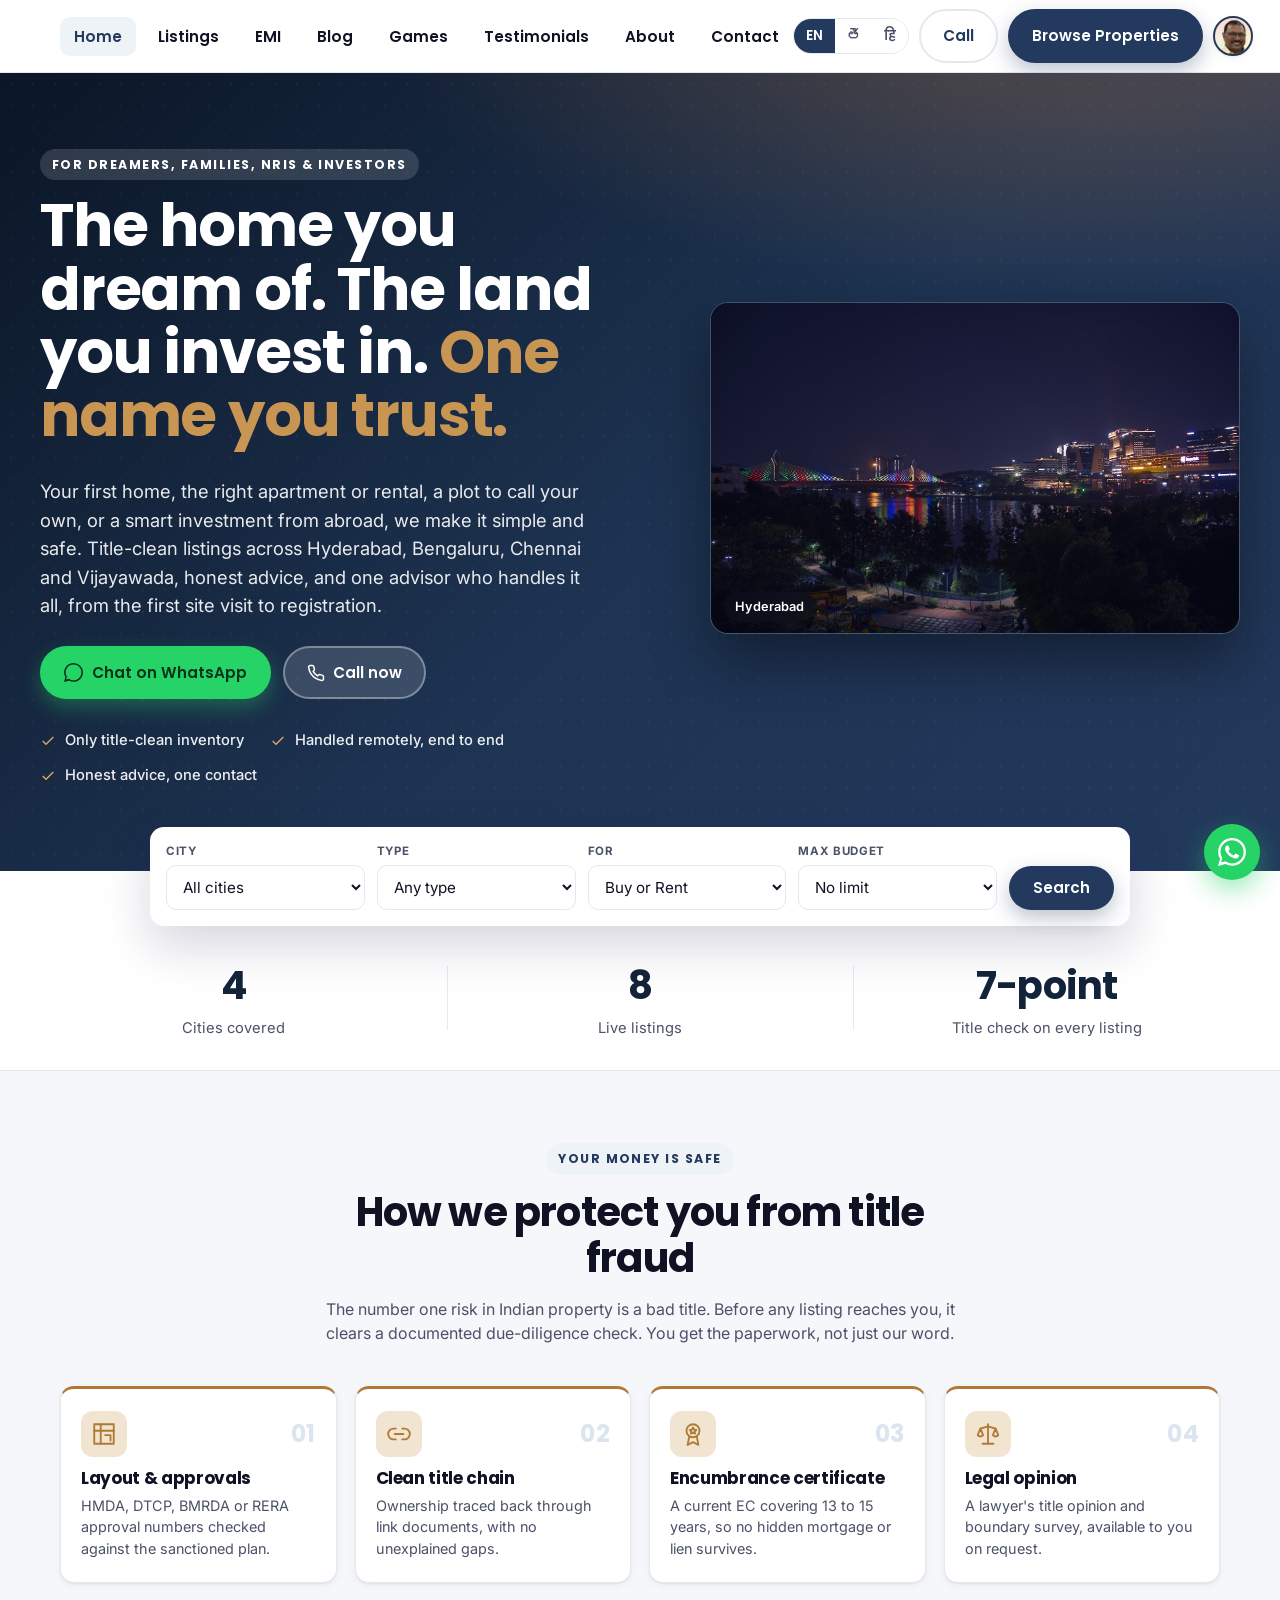
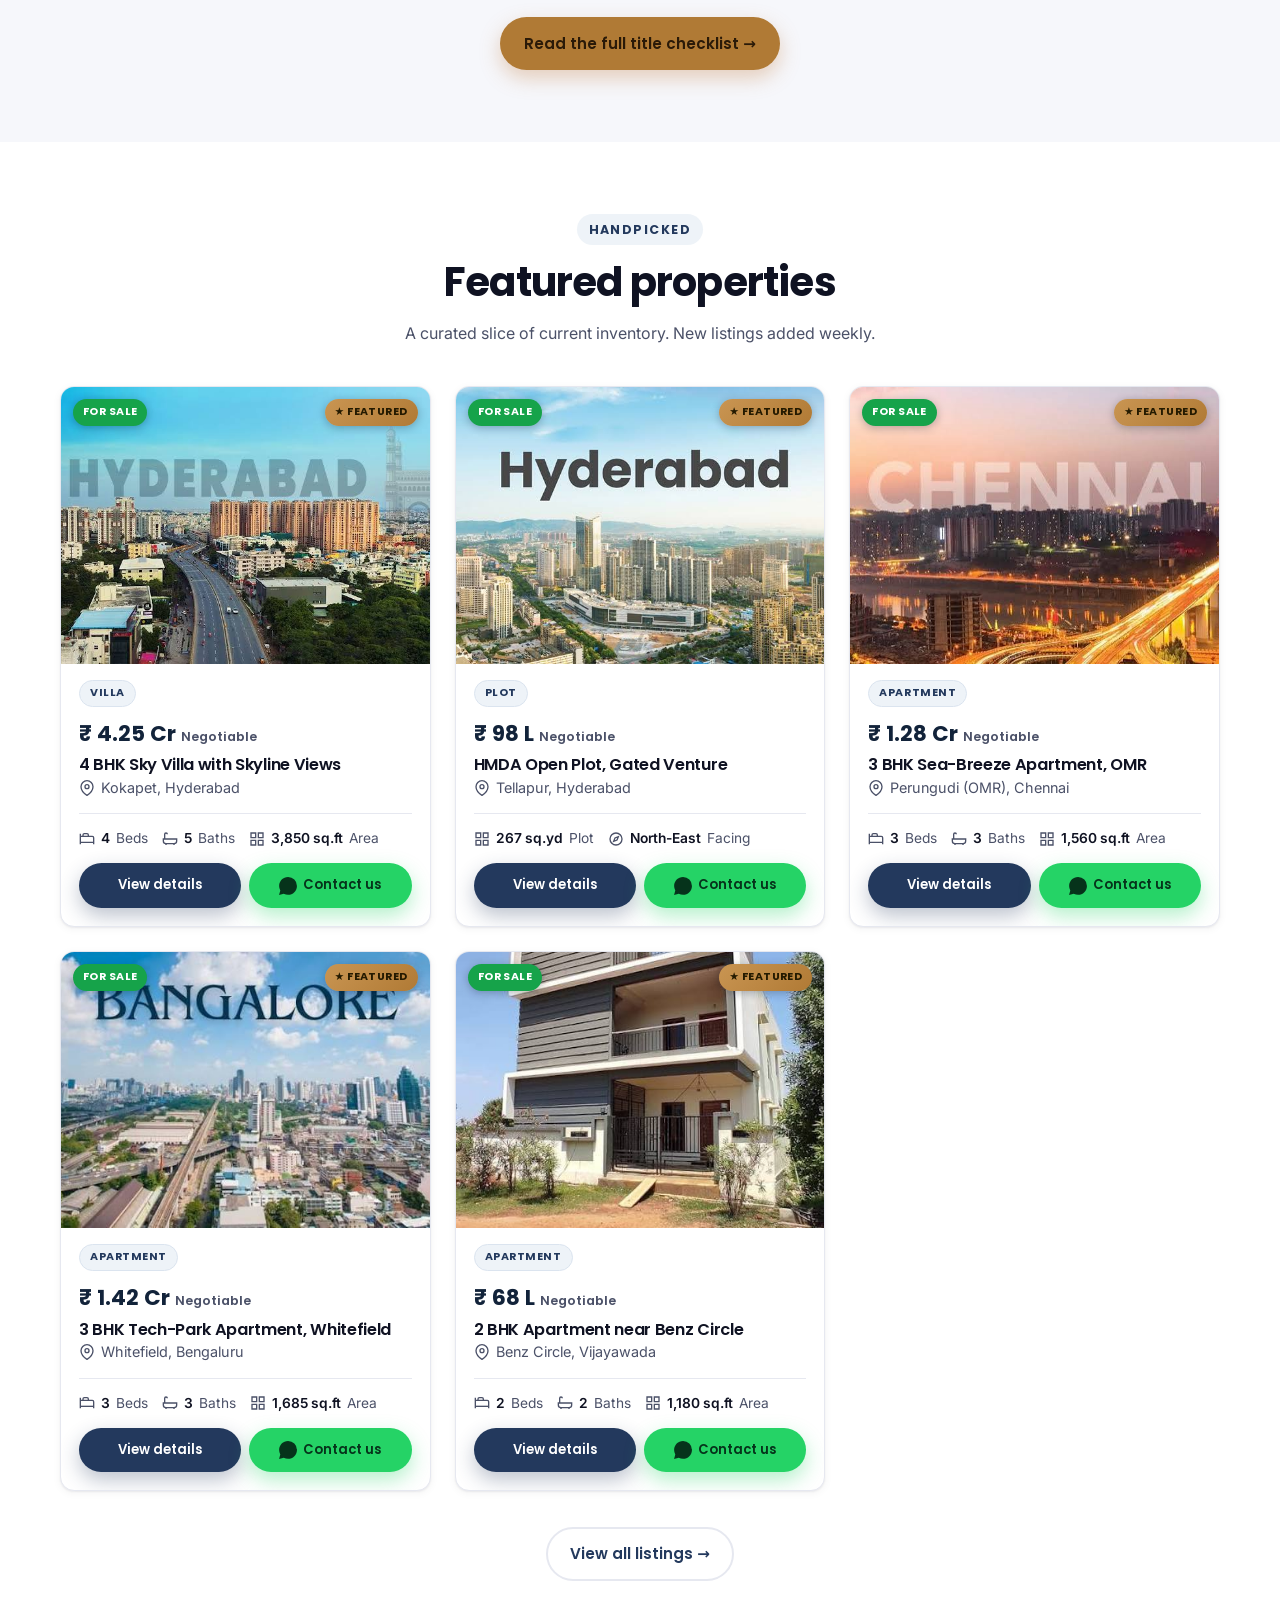
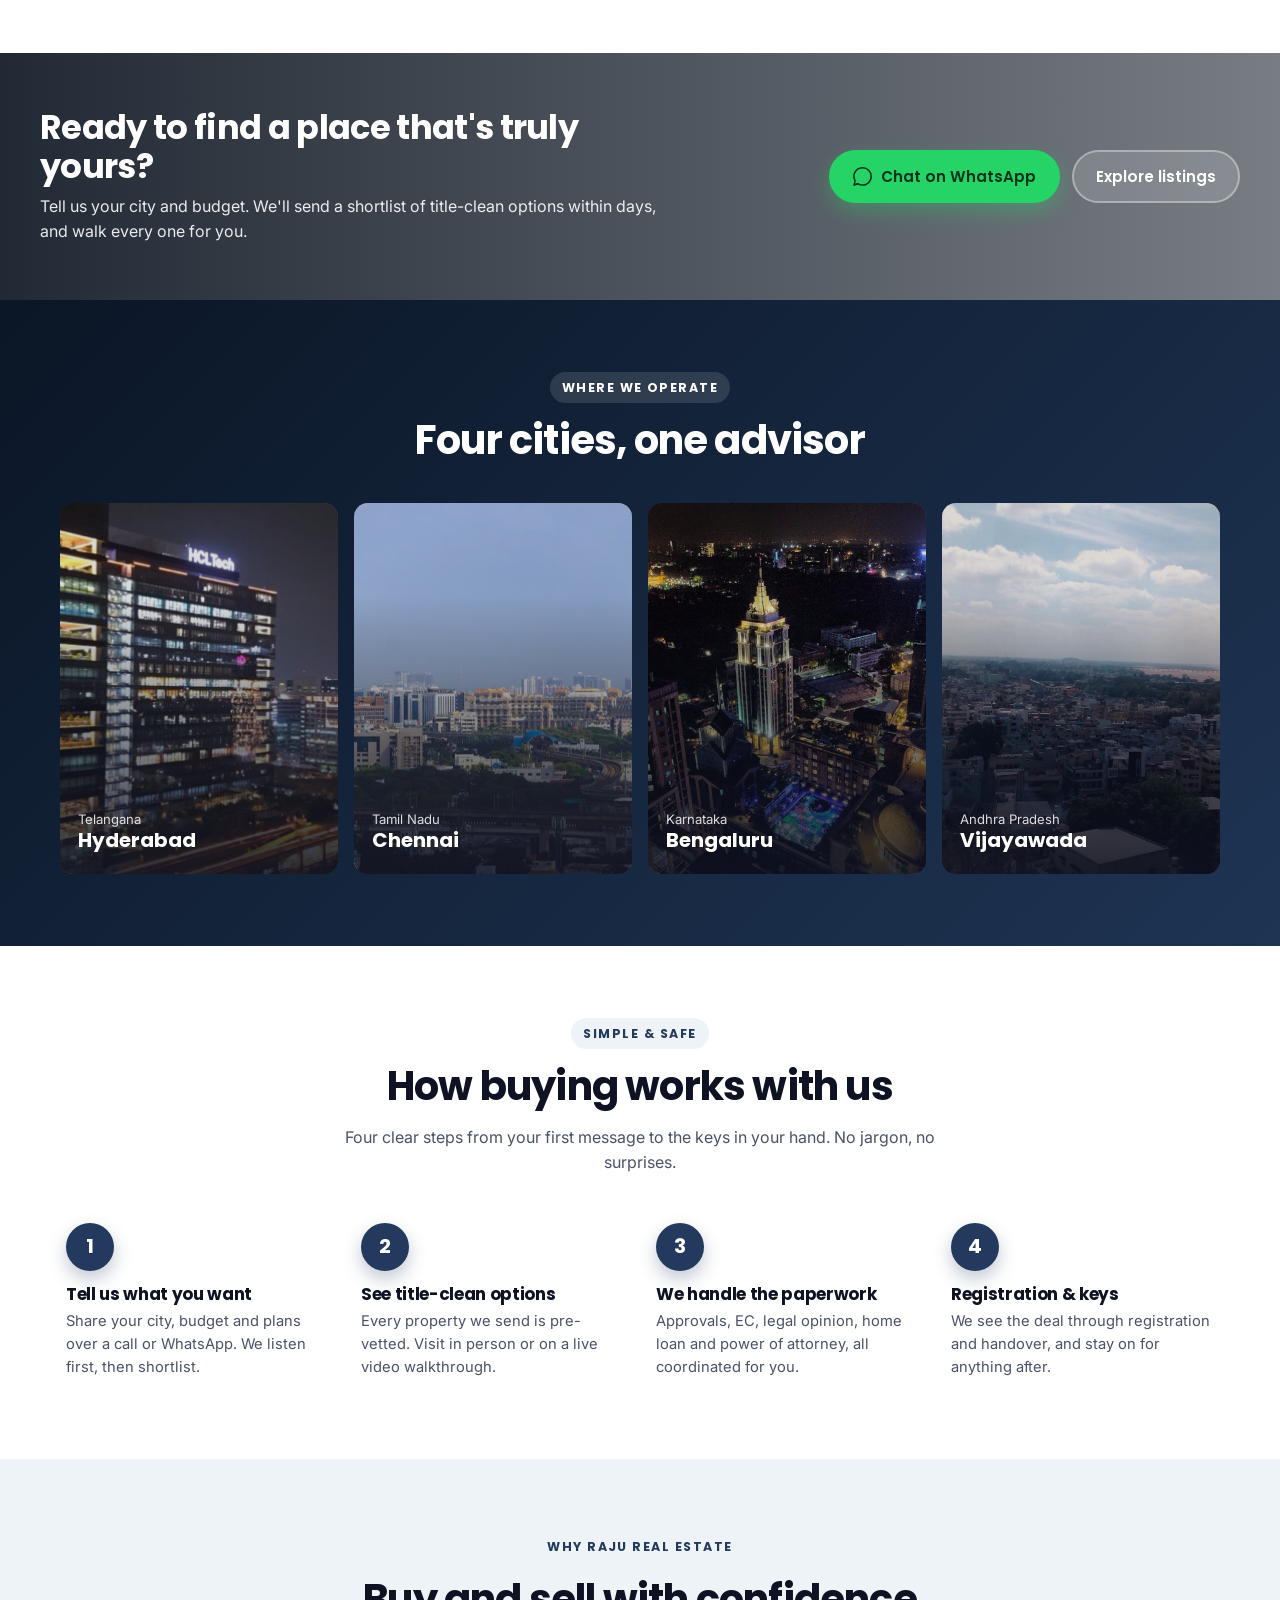
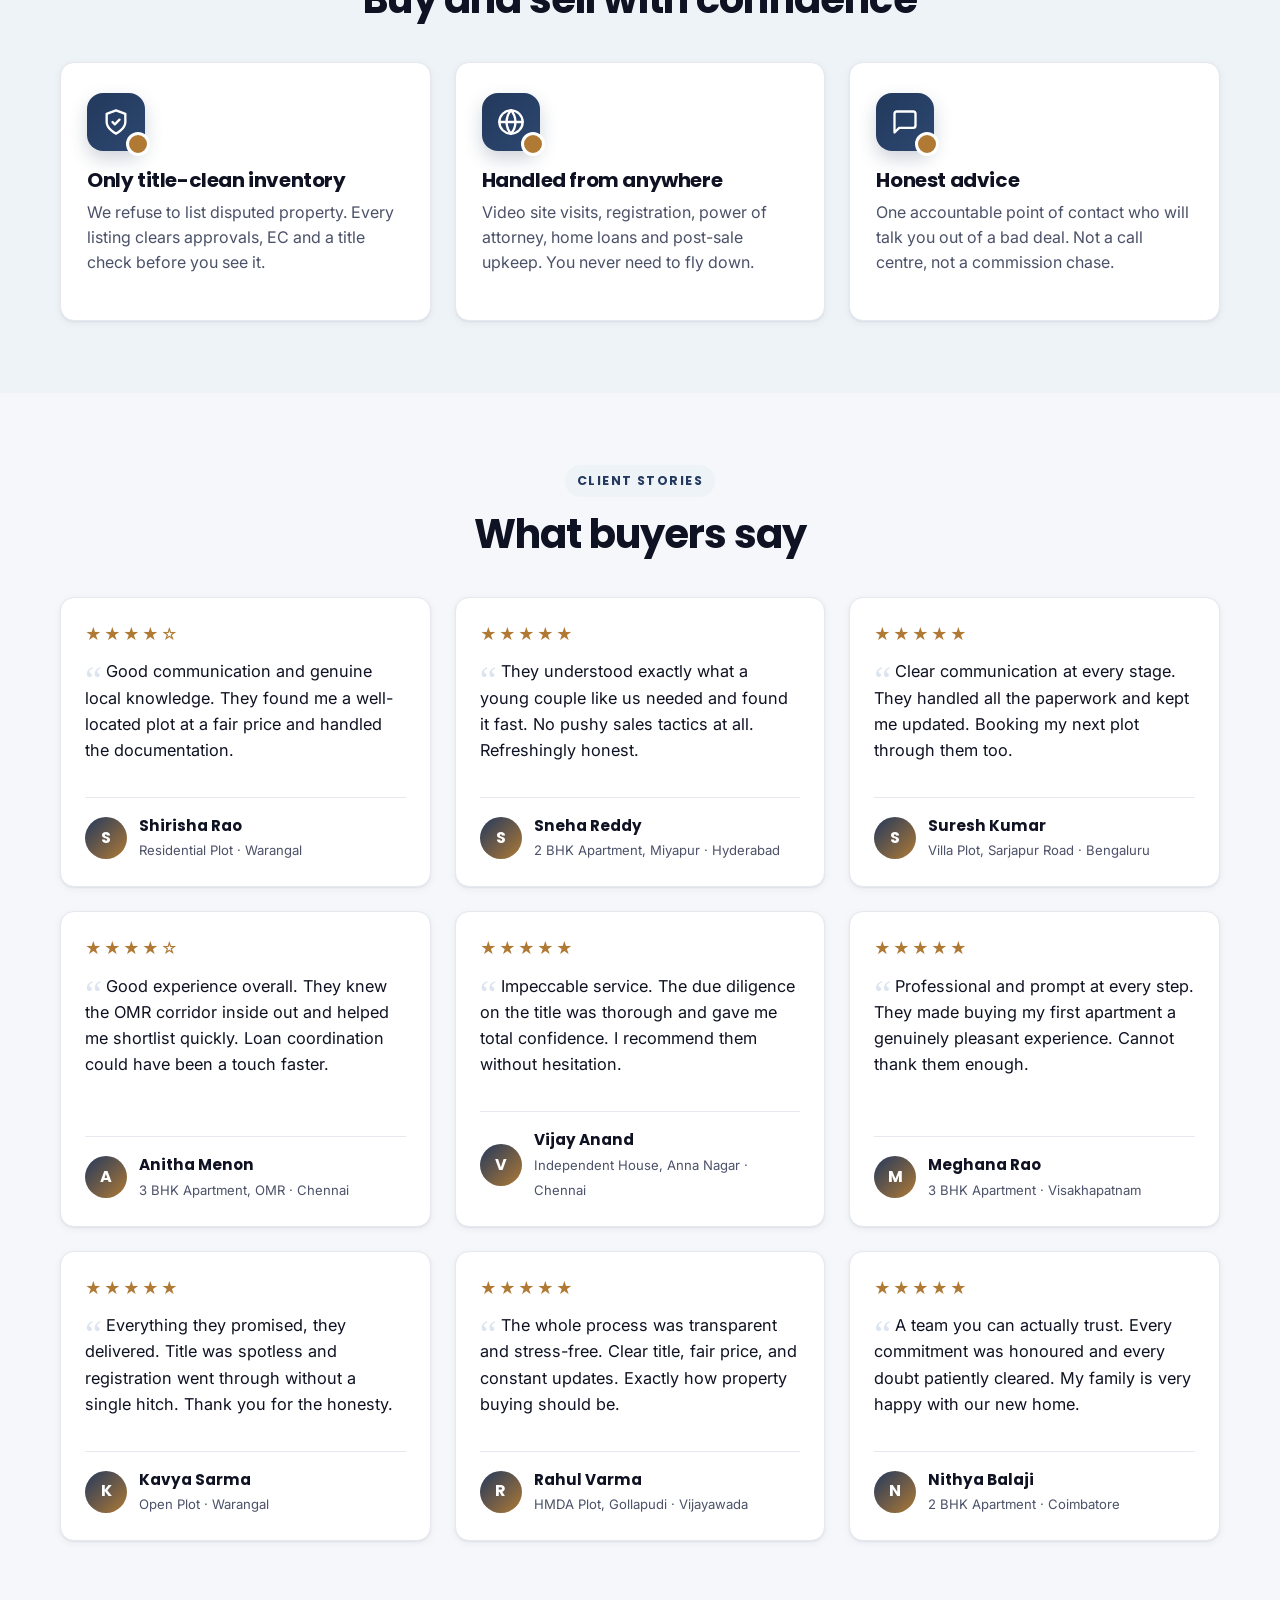
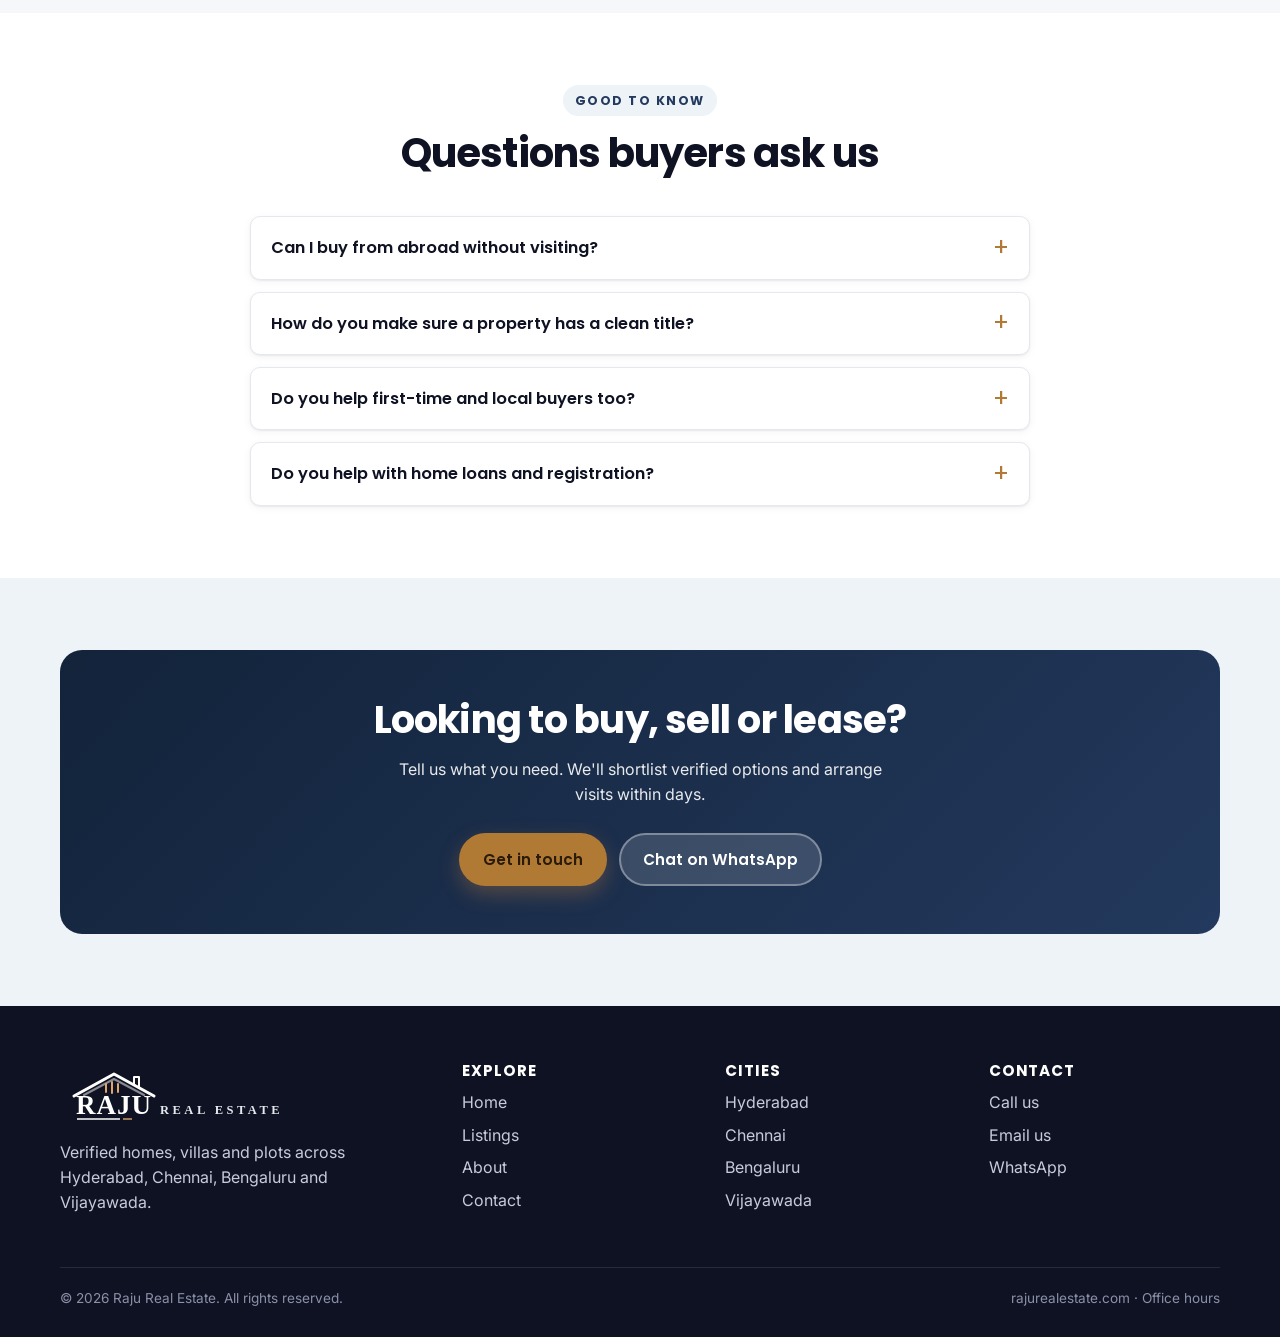
==== commit 281d14dc: "EMI: add a real interactive pocket calculator (js/calc.js) - New pocket calculator section below the" ====
--- a/index.html
+++ b/index.html
@@ -10,7 +10,7 @@
   <link rel="preconnect" href="https://fonts.googleapis.com">
   <link rel="preconnect" href="https://fonts.gstatic.com" crossorigin>
   <link href="https://fonts.googleapis.com/css2?family=Poppins:wght@500;600;700&family=Inter:wght@400;500;600&display=swap" rel="stylesheet">
-  <link rel="stylesheet" href="css/styles.css?v=p14">
+  <link rel="stylesheet" href="css/styles.css?v=p15">
   <meta property="og:title" content="Raju Real Estate — Homes, Villas & Plots in South India">
   <meta property="og:description" content="Verified homes, villas, apartments and plots across Hyderabad, Chennai, Bengaluru and Vijayawada.">
   <meta property="og:type" content="website">
@@ -298,10 +298,10 @@
     </div>
   </footer>
 
-  <script src="js/config.js?v=p14"></script>
-  <script src="js/i18n.js?v=p14"></script>
-  <script src="js/site.js?v=p14"></script>
-  <script src="js/cards.js?v=p14"></script>
-  <script src="js/home.js?v=p14"></script>
+  <script src="js/config.js?v=p15"></script>
+  <script src="js/i18n.js?v=p15"></script>
+  <script src="js/site.js?v=p15"></script>
+  <script src="js/cards.js?v=p15"></script>
+  <script src="js/home.js?v=p15"></script>
 </body>
 </html>
--- a/css/styles.css
+++ b/css/styles.css
@@ -438,6 +438,18 @@
 .mine-cell[data-n="1"] { color: #2563eb; } .mine-cell[data-n="2"] { color: #16a34a; }
 .mine-cell[data-n="3"] { color: #dc2626; } .mine-cell[data-n="4"] { color: #7c3aed; }
 .mine-cell[data-n="5"] { color: #b45309; } .mine-cell[data-n="6"] { color: #0891b2; }
+
+/* ---------- Pocket calculator (EMI page) ---------- */
+.calc { max-width: 340px; margin: 0 auto; background: var(--indigo-900); border-radius: 18px; padding: 18px; box-shadow: var(--shadow-lg); }
+.calc-display { background: rgba(255,255,255,.07); color: #fff; text-align: right; font-family: var(--font-head); font-weight: 600; font-size: clamp(1.8rem, 6vw, 2.4rem); padding: 20px 16px; border-radius: 12px; margin-bottom: 14px; min-height: 70px; display: flex; align-items: center; justify-content: flex-end; overflow: hidden; word-break: break-all; }
+.calc-keys { display: grid; grid-template-columns: repeat(4, 1fr); gap: 10px; }
+.calc-key { border: 0; border-radius: 12px; padding: 16px 0; font-family: var(--font-head); font-weight: 600; font-size: 1.2rem; cursor: pointer; background: #fff; color: var(--ink); transition: transform .08s ease, filter .1s ease; }
+.calc-key:hover { filter: brightness(.96); }
+.calc-key:active, .calc-key.active { transform: scale(.95); }
+.calc-op { background: var(--indigo-100); color: var(--brand); }
+.calc-fn { background: rgba(255,255,255,.16); color: #fff; }
+.calc-eq { background: var(--gold); color: #fff; }
+.calc-zero { grid-column: span 2; }
 .amenities { list-style: none; padding: 0; margin: 0; display: grid; grid-template-columns: repeat(2, 1fr); gap: 10px; }
 .amenities li { display: flex; align-items: center; gap: 8px; color: var(--ink-soft); }
 .amenities li svg { color: var(--ok); }
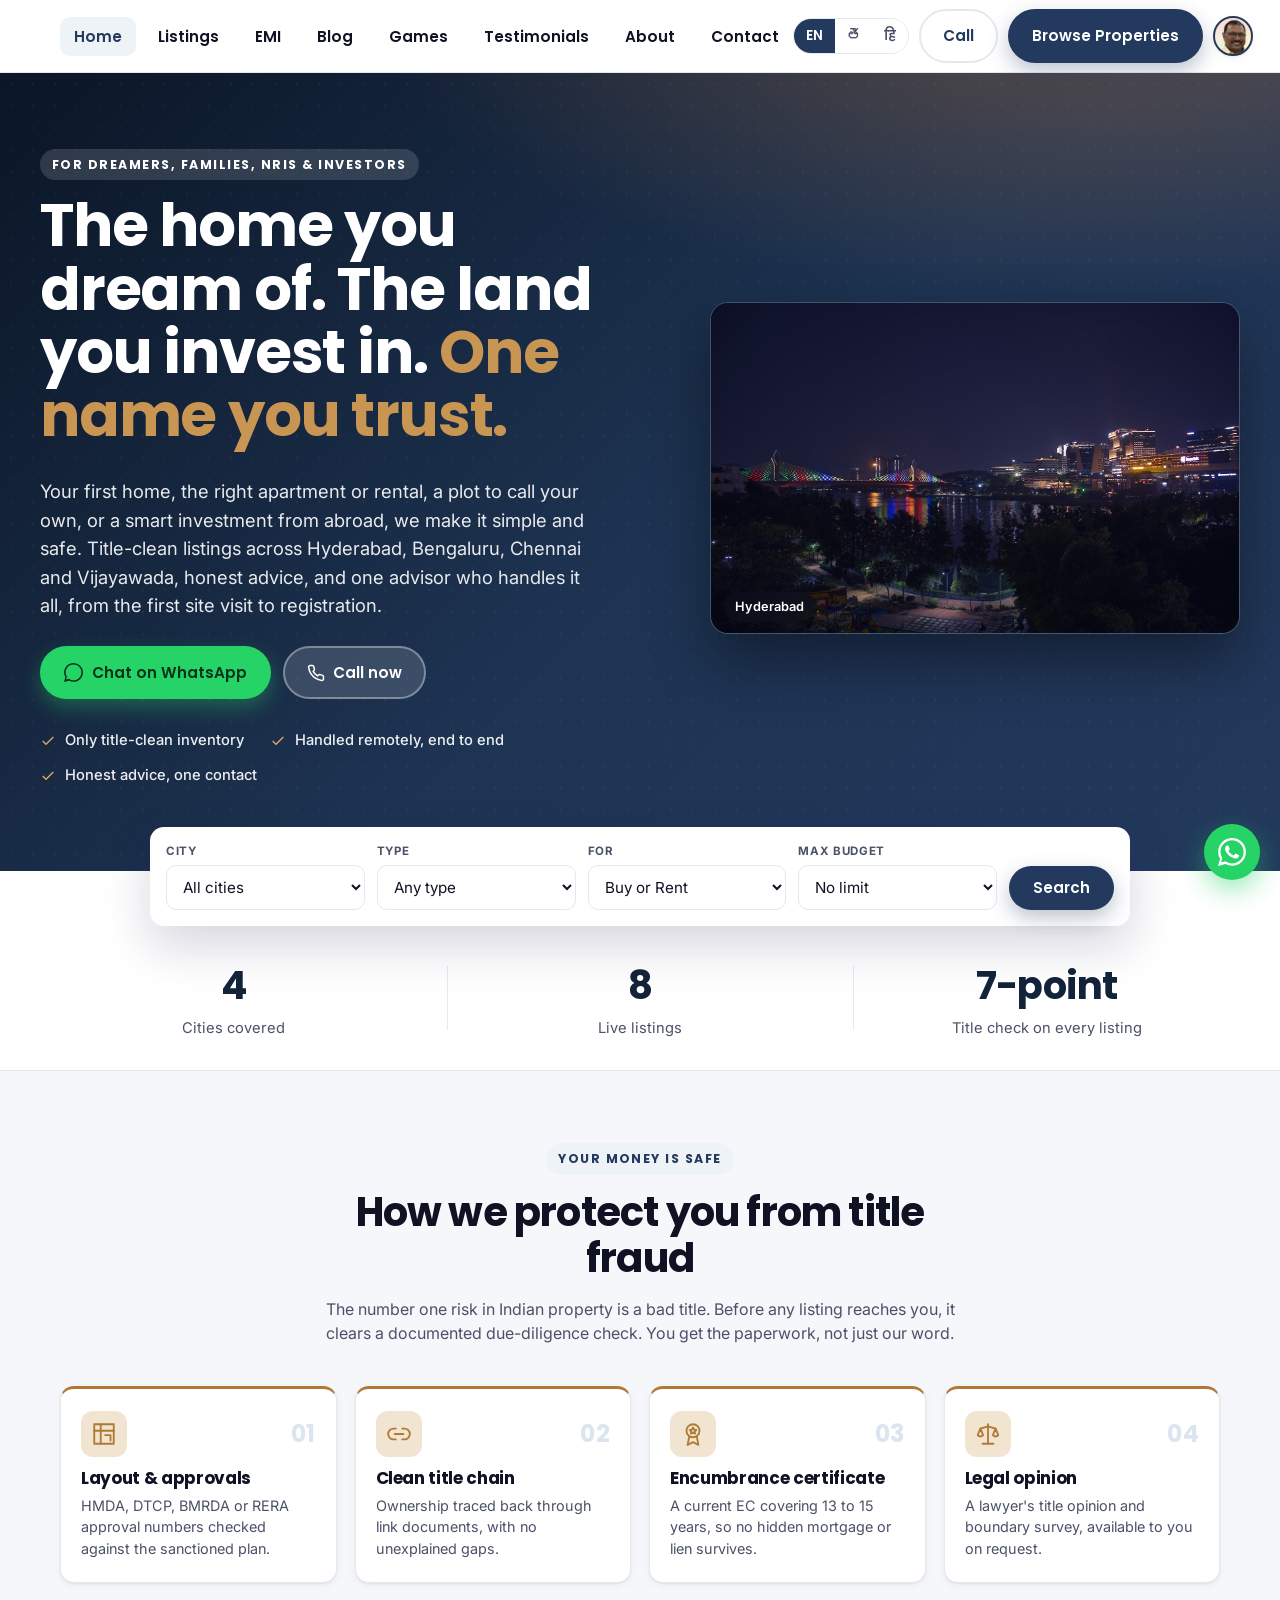
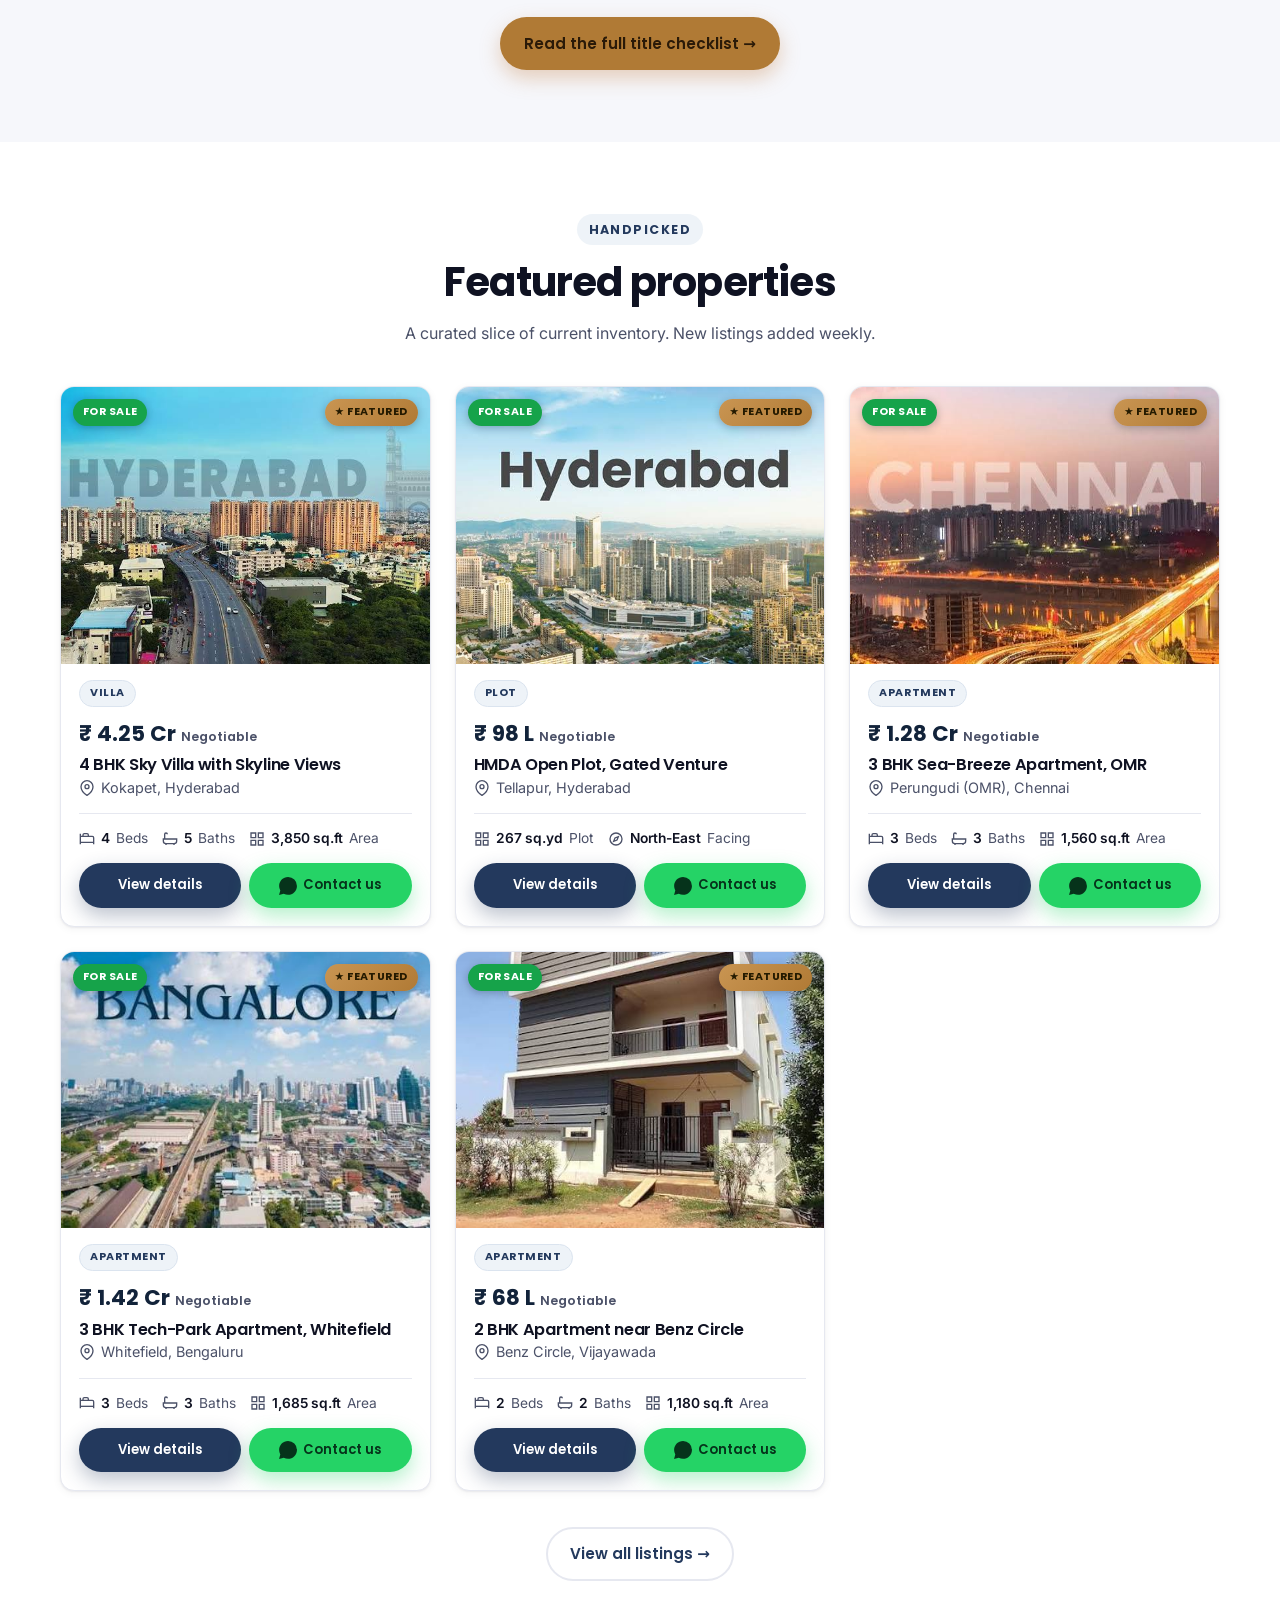
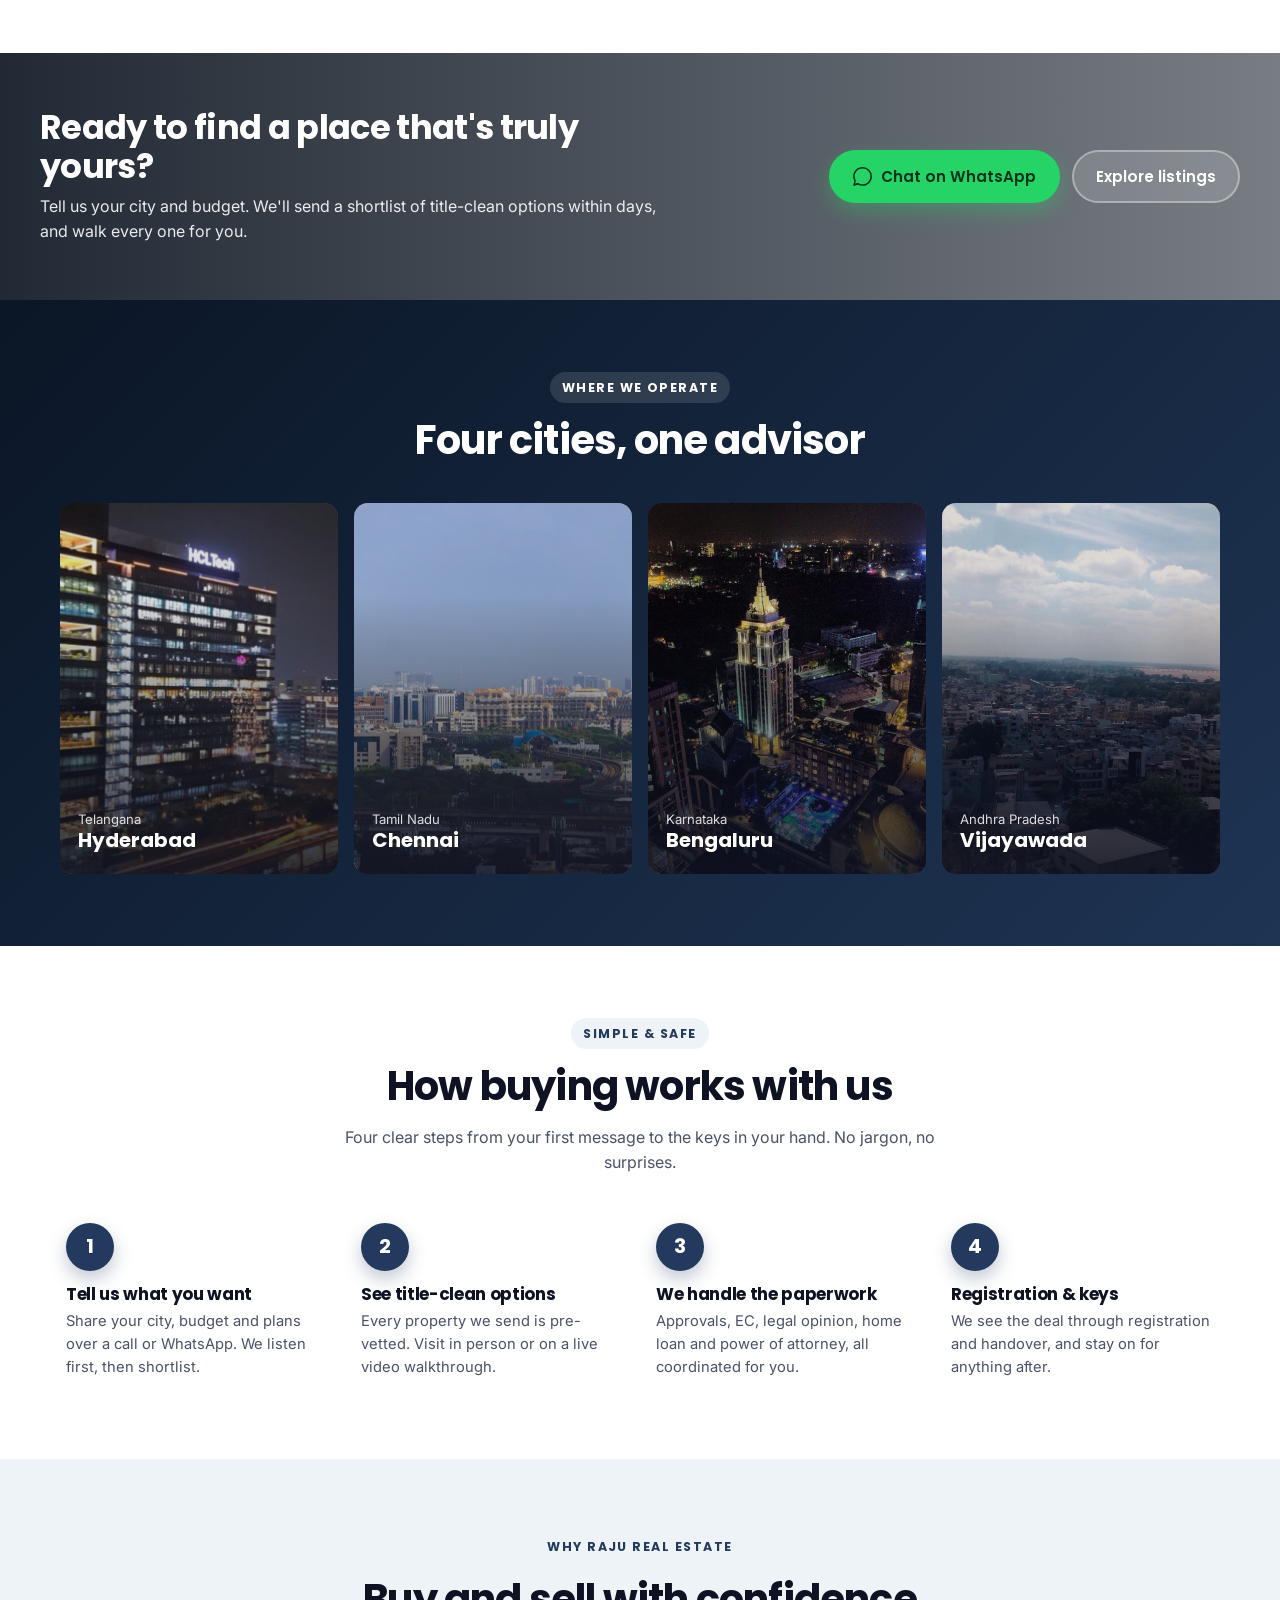
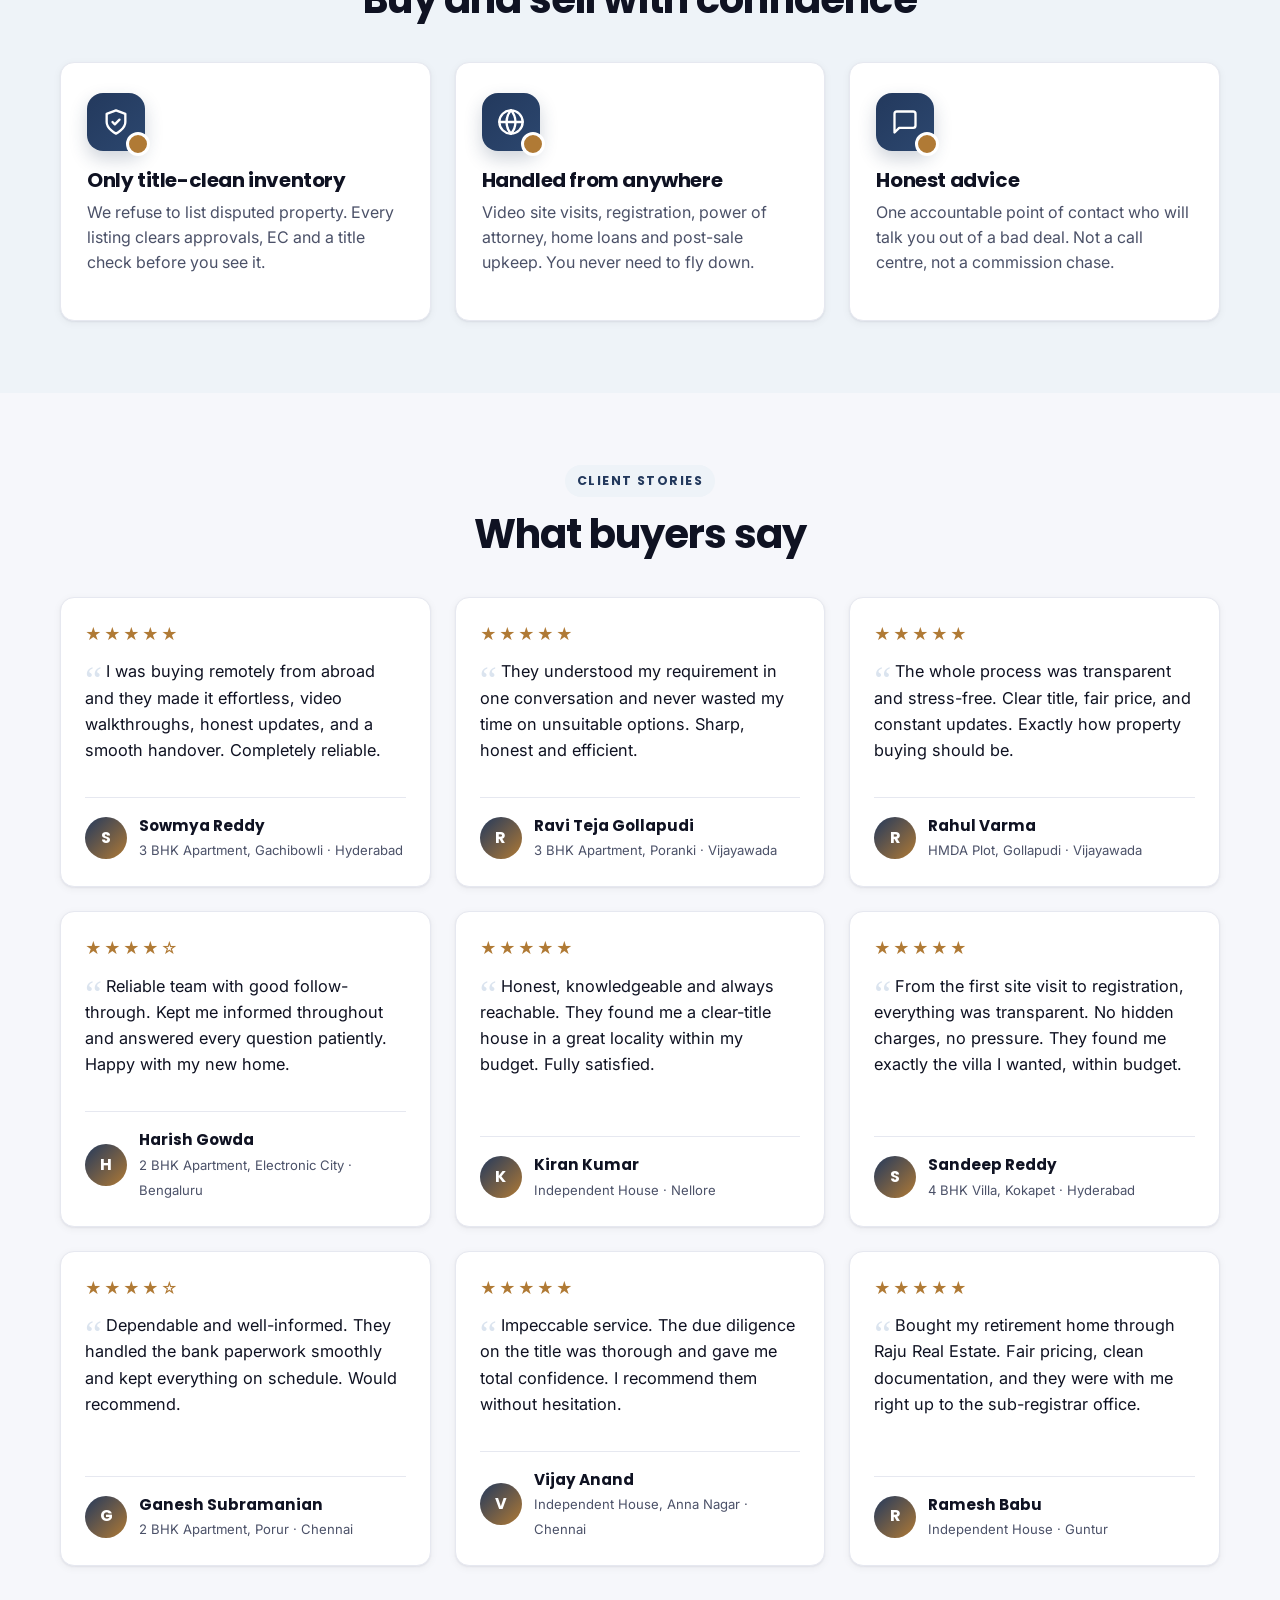
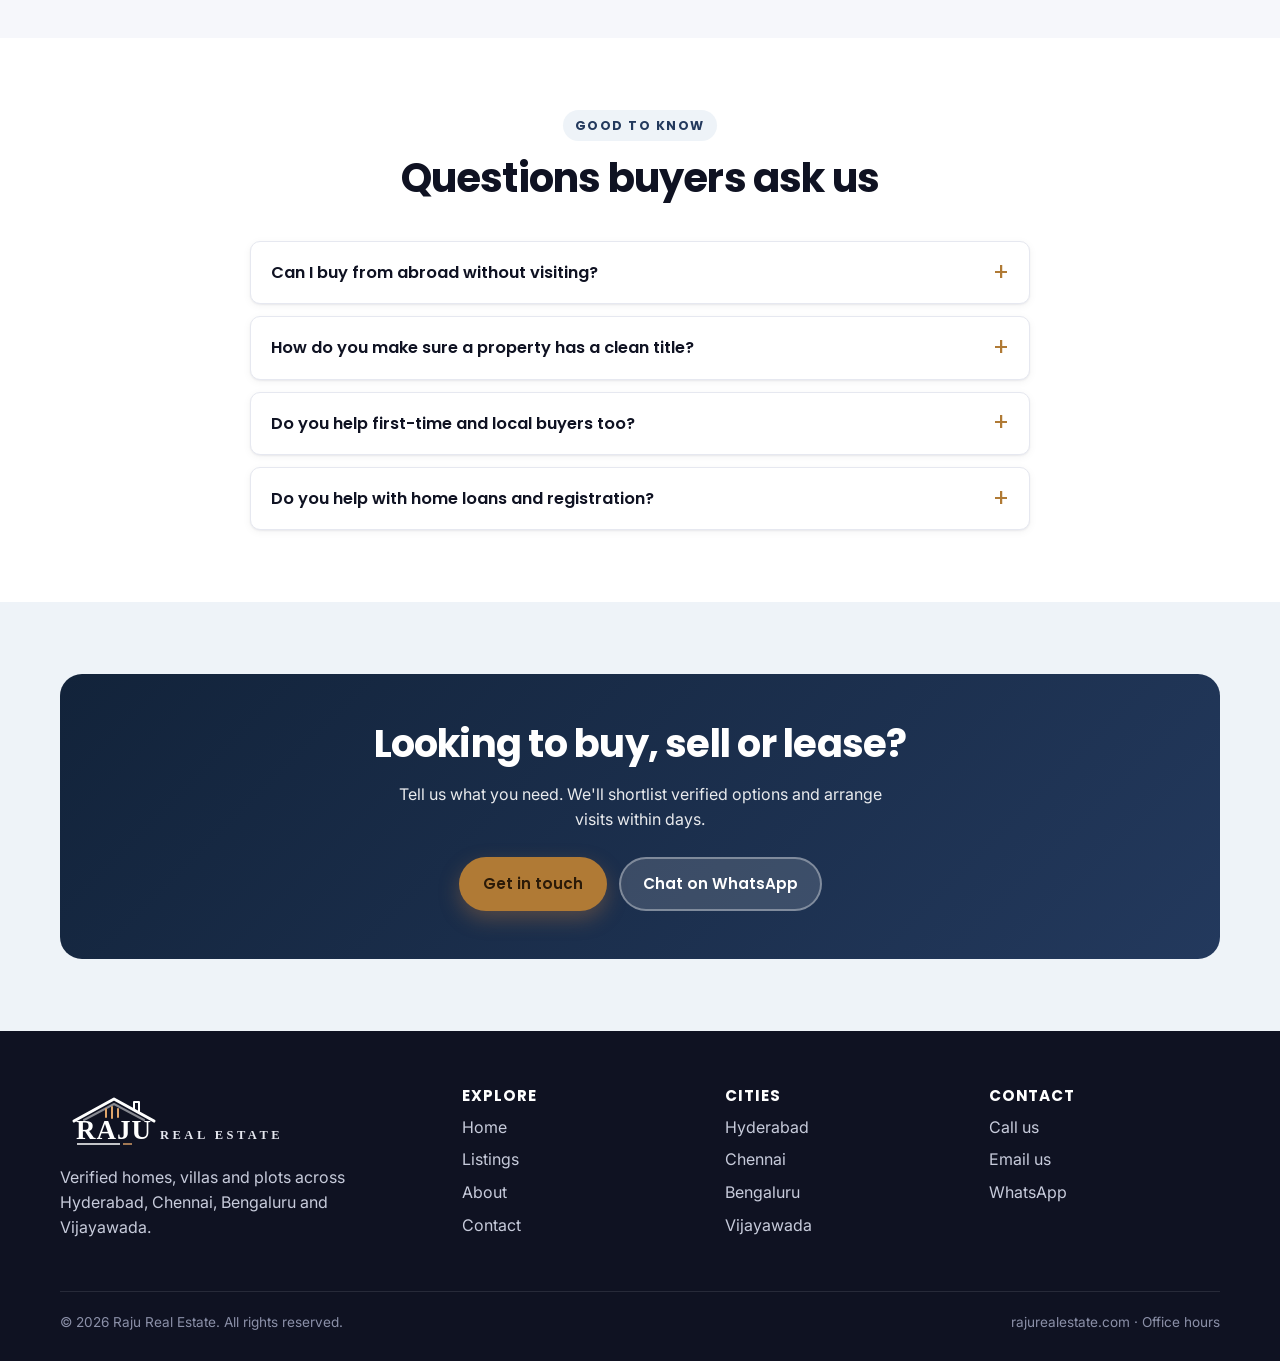
==== commit e5b6a0a8: "Mobile/cross-device: show header photos on phones, fix nav overflow, aspect-ratio fallbacks - Sectio" ====
--- a/index.html
+++ b/index.html
@@ -10,7 +10,7 @@
   <link rel="preconnect" href="https://fonts.googleapis.com">
   <link rel="preconnect" href="https://fonts.gstatic.com" crossorigin>
   <link href="https://fonts.googleapis.com/css2?family=Poppins:wght@500;600;700&family=Inter:wght@400;500;600&display=swap" rel="stylesheet">
-  <link rel="stylesheet" href="css/styles.css?v=p15">
+  <link rel="stylesheet" href="css/styles.css?v=p17">
   <meta property="og:title" content="Raju Real Estate — Homes, Villas & Plots in South India">
   <meta property="og:description" content="Verified homes, villas, apartments and plots across Hyderabad, Chennai, Bengaluru and Vijayawada.">
   <meta property="og:type" content="website">
@@ -298,10 +298,10 @@
     </div>
   </footer>
 
-  <script src="js/config.js?v=p15"></script>
-  <script src="js/i18n.js?v=p15"></script>
-  <script src="js/site.js?v=p15"></script>
-  <script src="js/cards.js?v=p15"></script>
-  <script src="js/home.js?v=p15"></script>
+  <script src="js/config.js?v=p17"></script>
+  <script src="js/i18n.js?v=p17"></script>
+  <script src="js/site.js?v=p17"></script>
+  <script src="js/cards.js?v=p17"></script>
+  <script src="js/home.js?v=p17"></script>
 </body>
 </html>
--- a/css/styles.css
+++ b/css/styles.css
@@ -70,6 +70,23 @@
 p { margin: 0 0 1rem; }
 a { color: var(--brand); text-decoration: none; }
 img { max-width: 100%; display: block; }
+
+/* Cross-browser fallback: older iOS Safari (<15) / Android / Chromebook browsers
+   lack CSS aspect-ratio, which collapses DIV-based frames to zero height and
+   hides the image inside. Restore height via the padding-ratio technique so
+   every frame renders on every device. <img>-based frames degrade to natural
+   ratio on their own and need no fallback. */
+@supports not (aspect-ratio: 1 / 1) {
+  .card-media { height: 0; padding-bottom: 75%; }
+  .card-media img { position: absolute; inset: 0; width: 100%; height: 100%; }
+  .pd-gallery figure { height: 0; padding-bottom: 75%; }
+  .pd-gallery figure img { position: absolute; inset: 0; height: 100%; }
+  .pd-gallery .g-main { padding-bottom: 66%; }
+  .city-tile { min-height: 300px; }
+  .g2048-grid { height: 0; padding-bottom: 100%; position: relative; }
+  .mem-card, .ttt-cell, .simon-btn, .whack-hole, .mine-cell { min-height: 64px; }
+  .hero-art--photo img, .page-hero-art img, .about-inline-img { min-height: 200px; object-fit: cover; }
+}
 
 .container { width: 100%; max-width: var(--maxw); margin: 0 auto; padding: 0 20px; }
 .section { padding: 72px 0; }
@@ -122,6 +139,13 @@
   .nav-toggle { display: block; }
   .nav-cta .btn--ghost { display: none; }
 }
+/* Small phones: drop the primary CTA + tighten the language toggle so the header
+   never overflows horizontally (the hamburger + hero + float button cover it). */
+@media (max-width: 600px) {
+  .nav-cta .btn--primary { display: none; }
+  .nav-cta { gap: 8px; }
+  .lang-toggle button { padding: 7px 9px; }
+}
 
 /* ---------- Hero ---------- */
 .hero { position: relative; color: #fff; background:
@@ -231,7 +255,12 @@
 .page-hero-grid { display: grid; grid-template-columns: 1.15fr .85fr; gap: 40px; align-items: center; }
 .page-hero-art { justify-self: end; width: 100%; }
 .page-hero-art img { width: 100%; max-width: 480px; border-radius: 16px; border: 1px solid rgba(255,255,255,.18); box-shadow: 0 20px 44px rgba(0,0,0,.42); aspect-ratio: 16 / 11; object-fit: cover; display: block; margin-left: auto; }
-@media (max-width: 820px) { .page-hero-grid { grid-template-columns: 1fr; } .page-hero-art { display: none; } }
+@media (max-width: 820px) {
+  /* Stack the header photo below the heading on phones/tablets (was hidden). */
+  .page-hero-grid { grid-template-columns: 1fr; }
+  .page-hero-art { justify-self: stretch; width: 100%; margin-top: 18px; }
+  .page-hero-art img { max-width: 100%; margin-left: 0; aspect-ratio: 16 / 9; }
+}
 .page-hero .container { position: relative; z-index: 2; padding: 54px 0 58px; }
 .page-hero .section-head { margin-bottom: 0; }
 .page-hero h1 { color: #fff; }
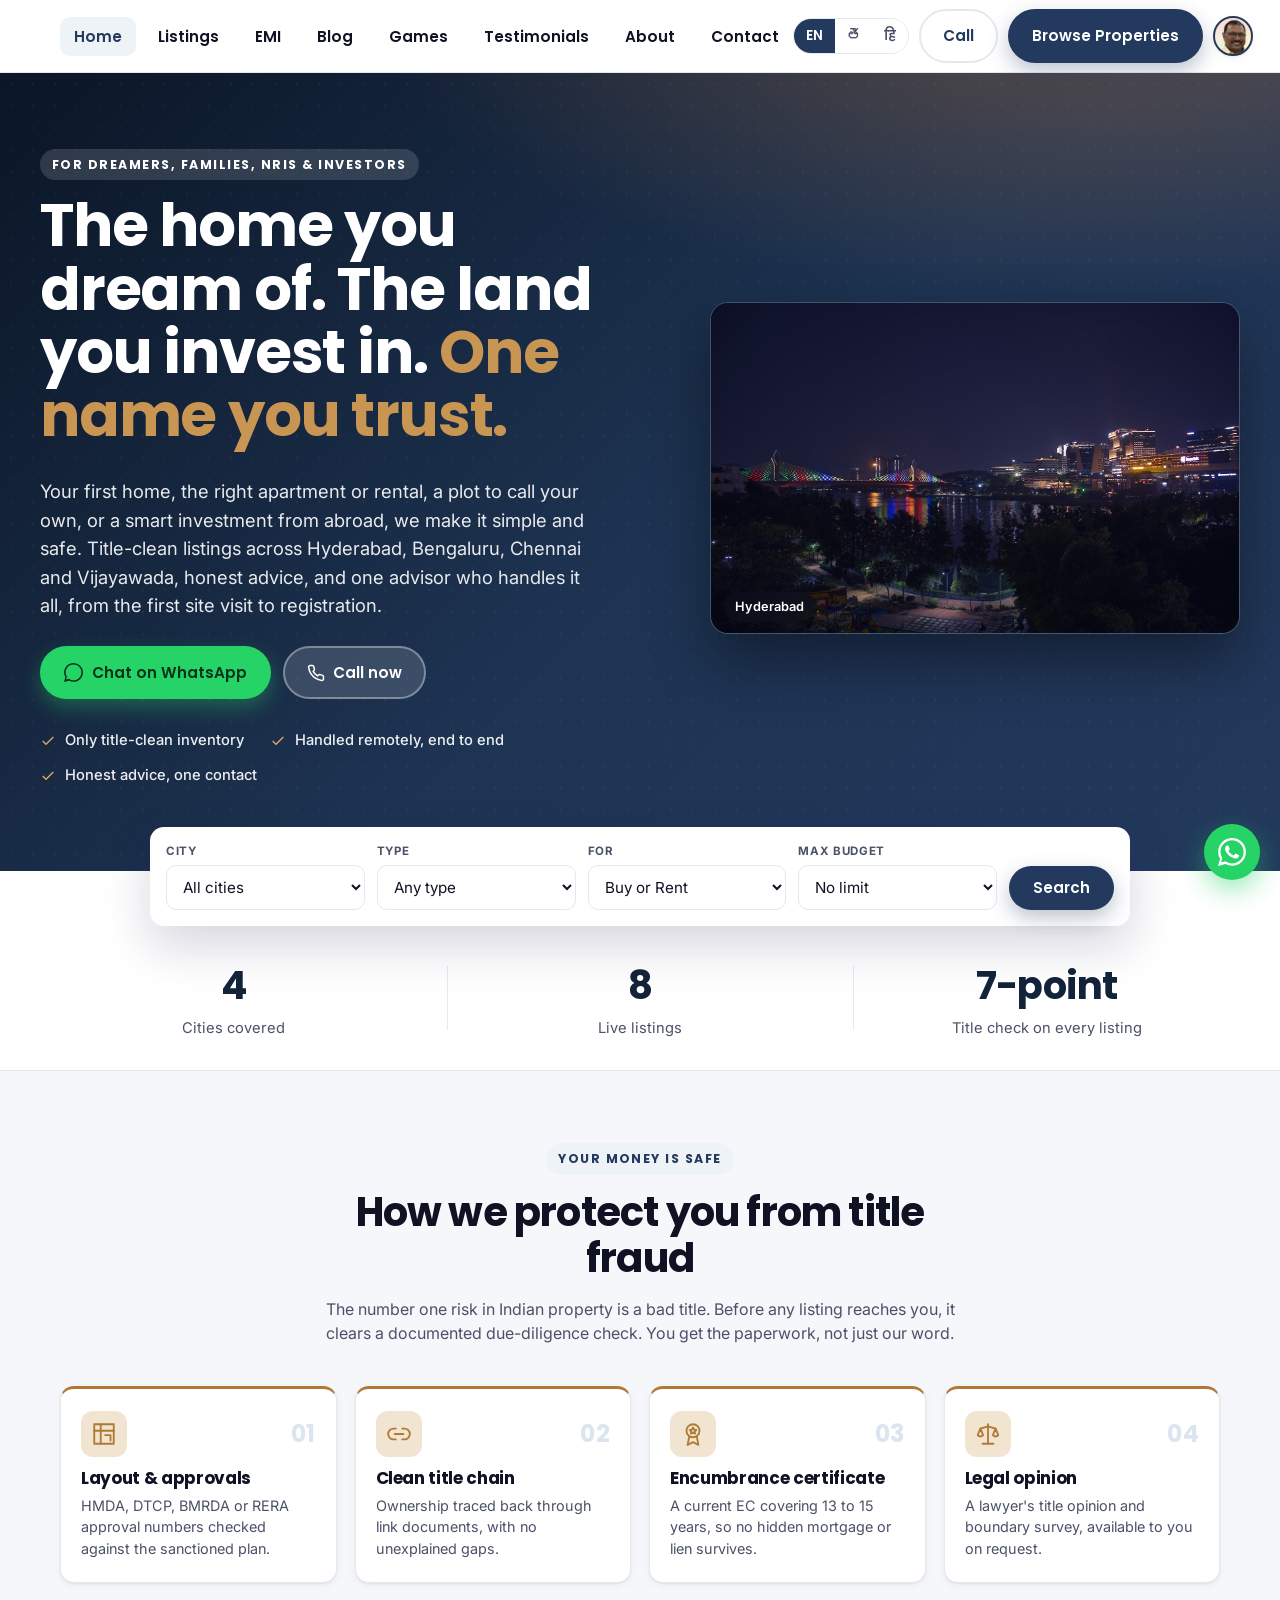
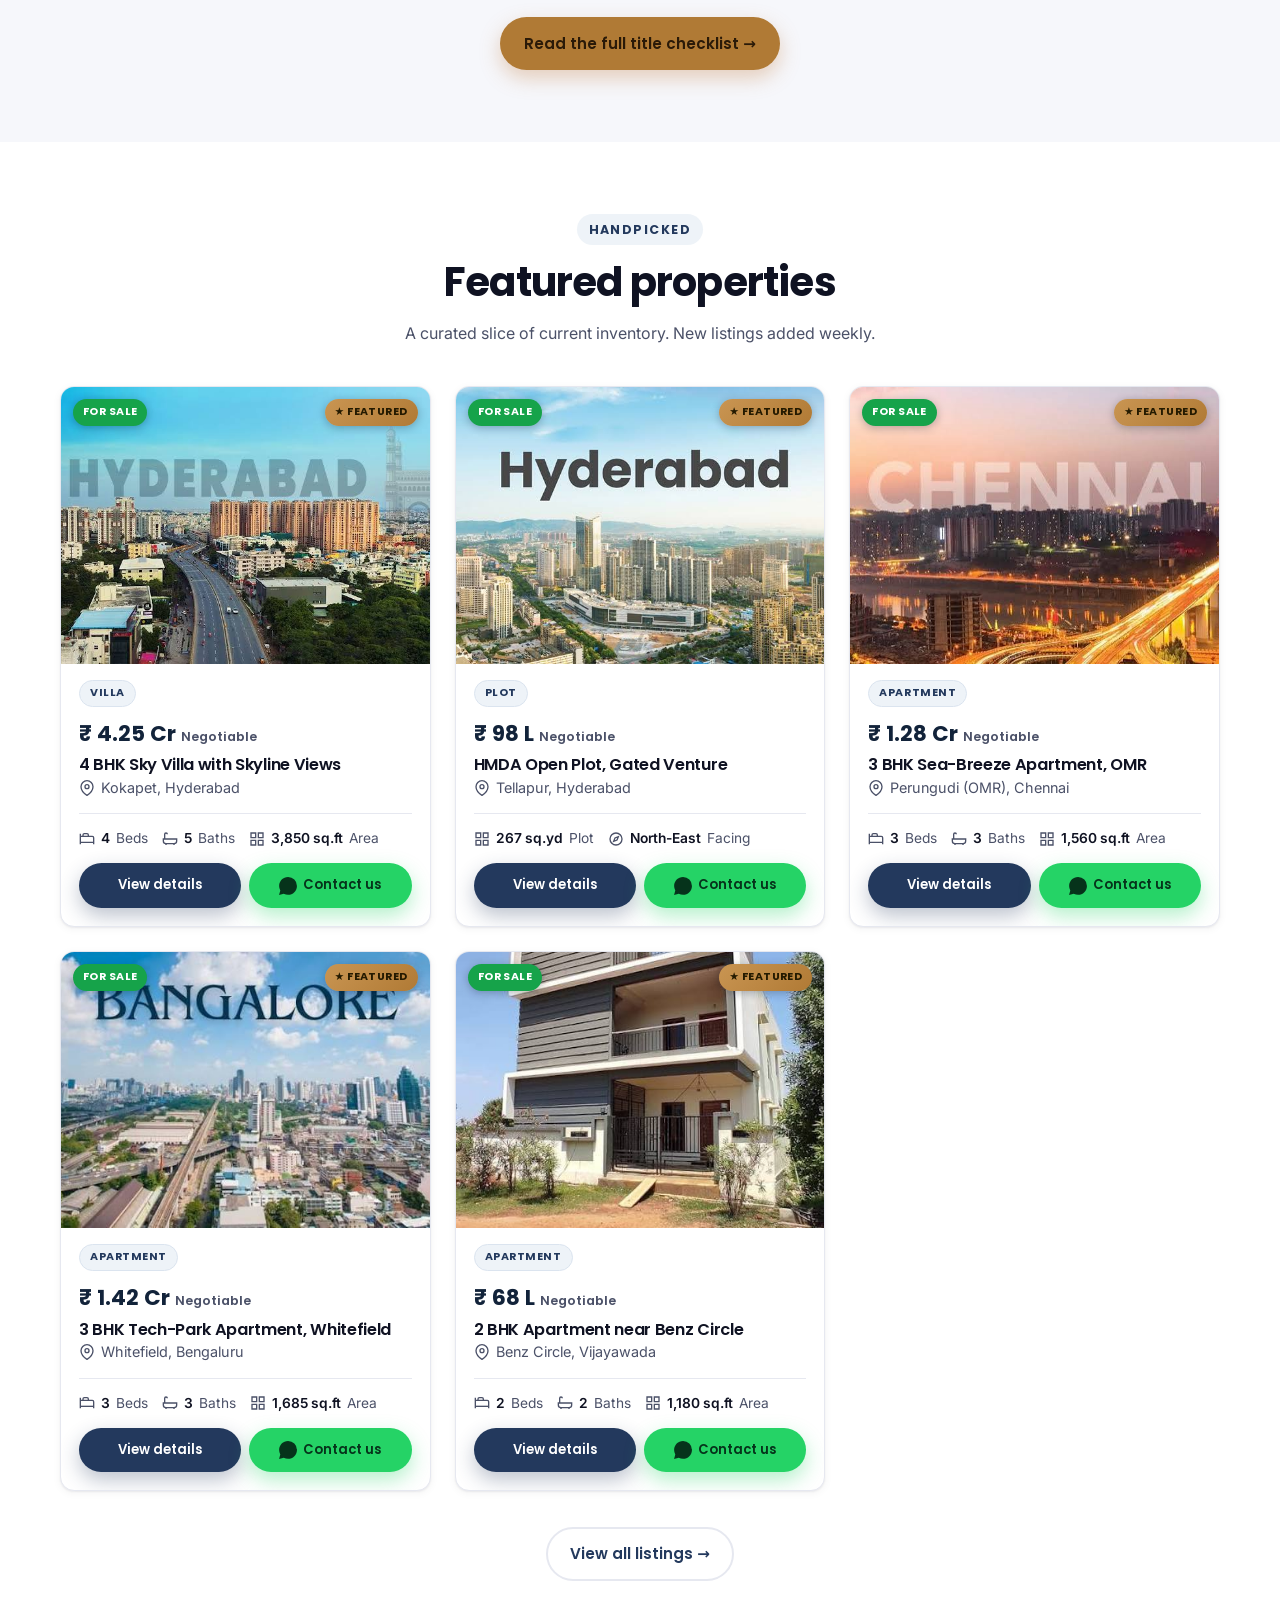
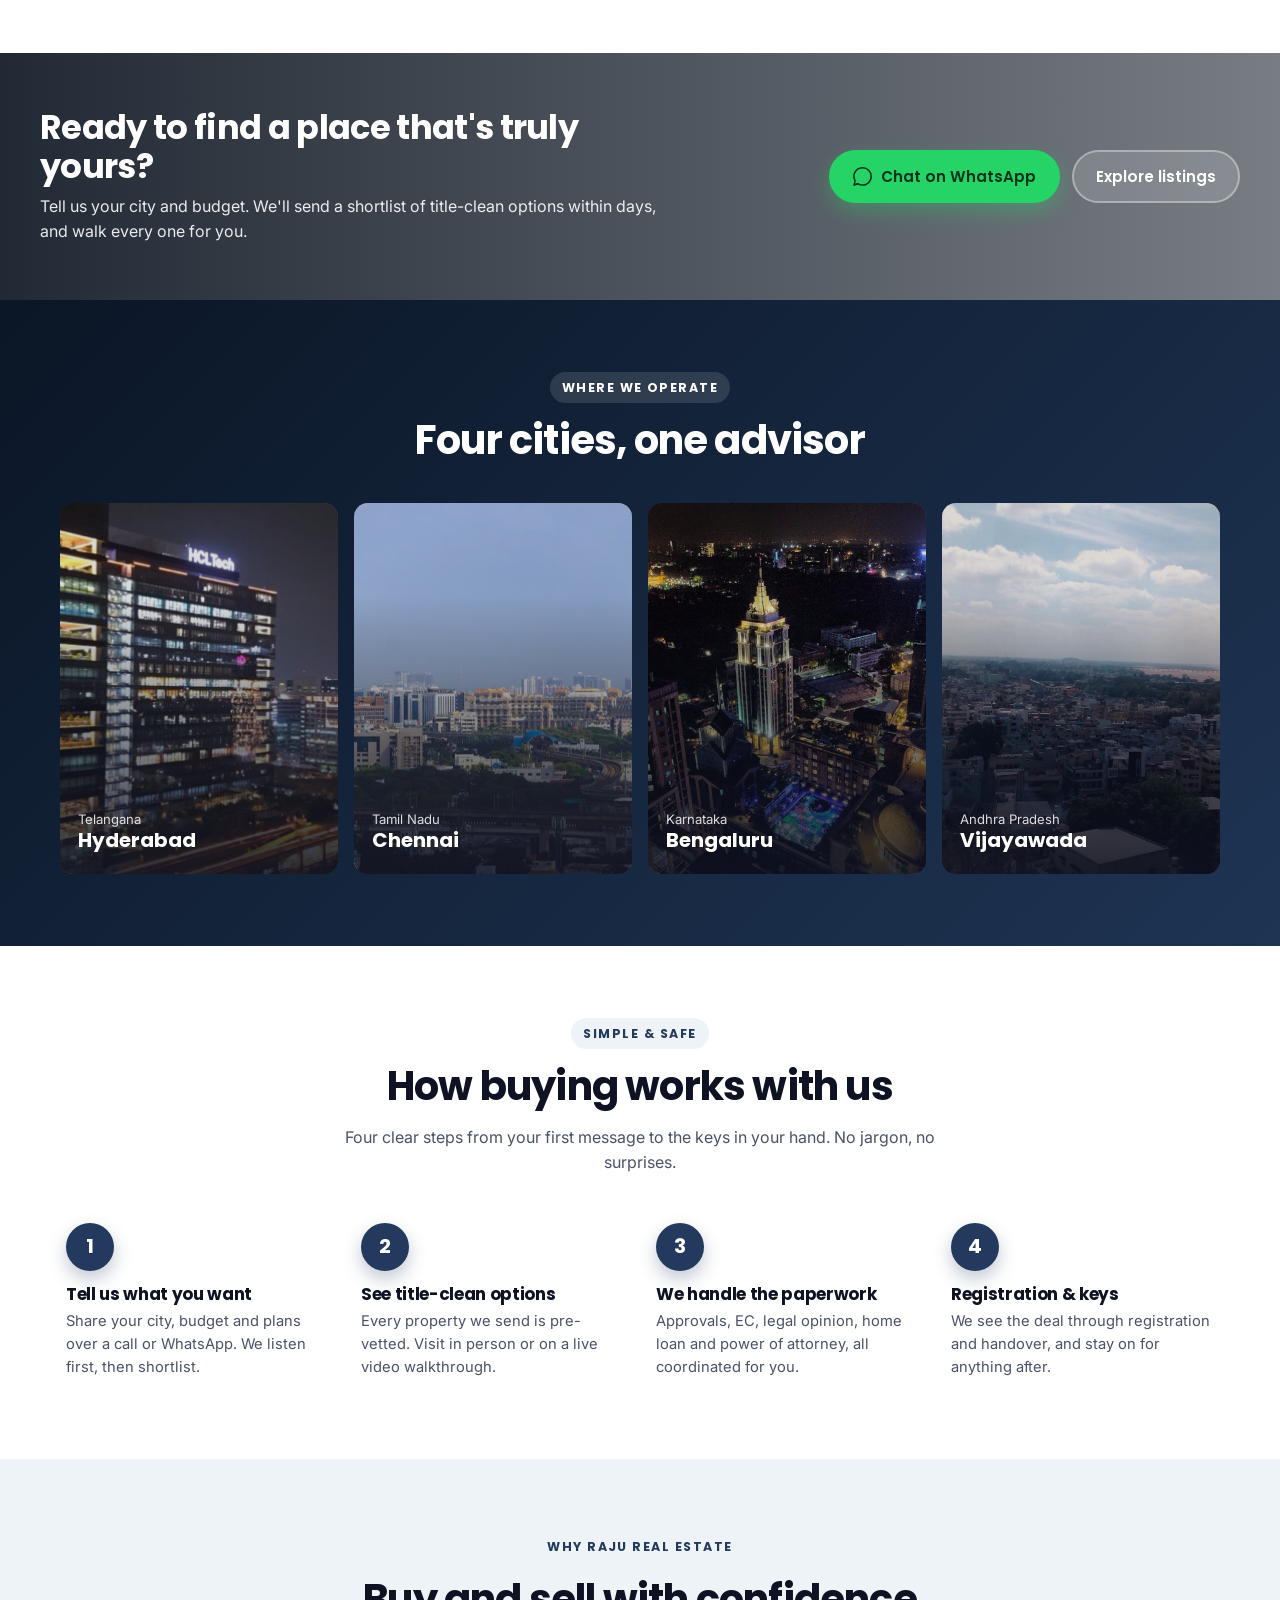
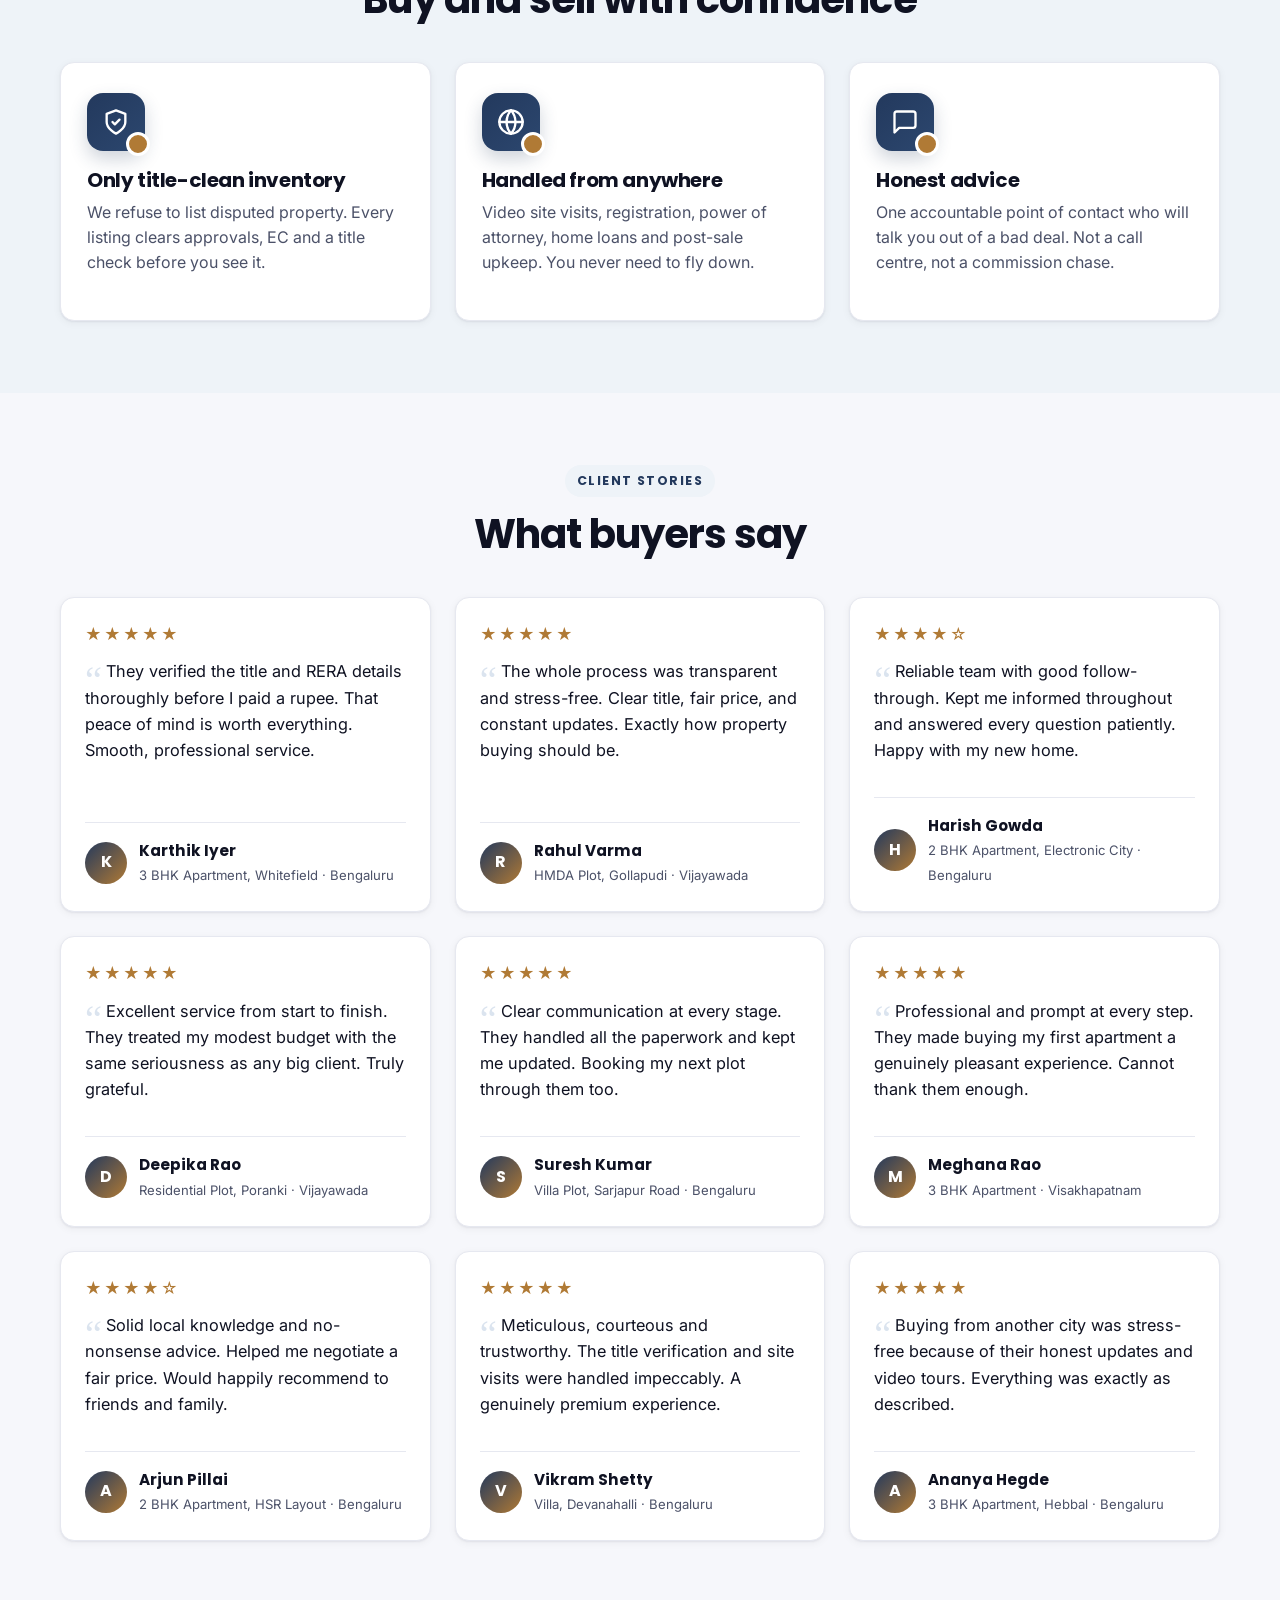
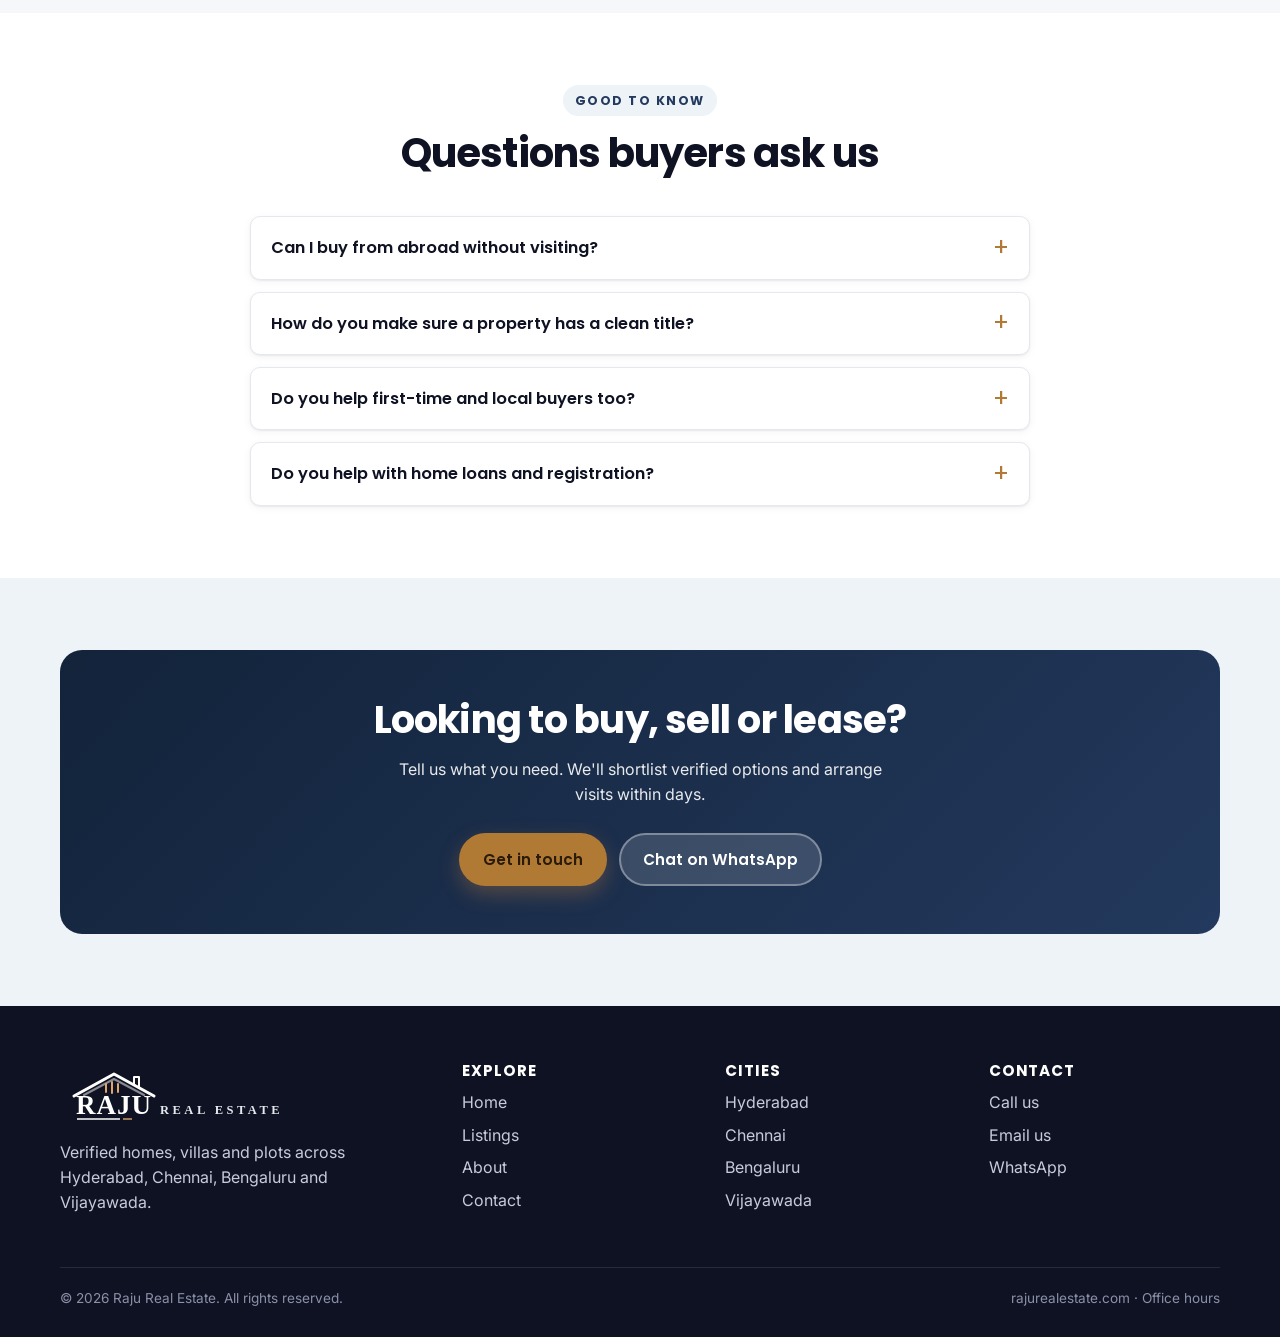
==== commit 3fd8f0b1: "Security: strong CSP + security headers, CSP-safe image fallbacks - New _headers (Cloudflare Pages):" ====
--- a/index.html
+++ b/index.html
@@ -10,7 +10,7 @@
   <link rel="preconnect" href="https://fonts.googleapis.com">
   <link rel="preconnect" href="https://fonts.gstatic.com" crossorigin>
   <link href="https://fonts.googleapis.com/css2?family=Poppins:wght@500;600;700&family=Inter:wght@400;500;600&display=swap" rel="stylesheet">
-  <link rel="stylesheet" href="css/styles.css?v=p17">
+  <link rel="stylesheet" href="css/styles.css?v=p19">
   <meta property="og:title" content="Raju Real Estate — Homes, Villas & Plots in South India">
   <meta property="og:description" content="Verified homes, villas, apartments and plots across Hyderabad, Chennai, Bengaluru and Vijayawada.">
   <meta property="og:type" content="website">
@@ -298,10 +298,10 @@
     </div>
   </footer>
 
-  <script src="js/config.js?v=p17"></script>
-  <script src="js/i18n.js?v=p17"></script>
-  <script src="js/site.js?v=p17"></script>
-  <script src="js/cards.js?v=p17"></script>
-  <script src="js/home.js?v=p17"></script>
+  <script src="js/config.js?v=p19"></script>
+  <script src="js/i18n.js?v=p19"></script>
+  <script src="js/site.js?v=p19"></script>
+  <script src="js/cards.js?v=p19"></script>
+  <script src="js/home.js?v=p19"></script>
 </body>
 </html>
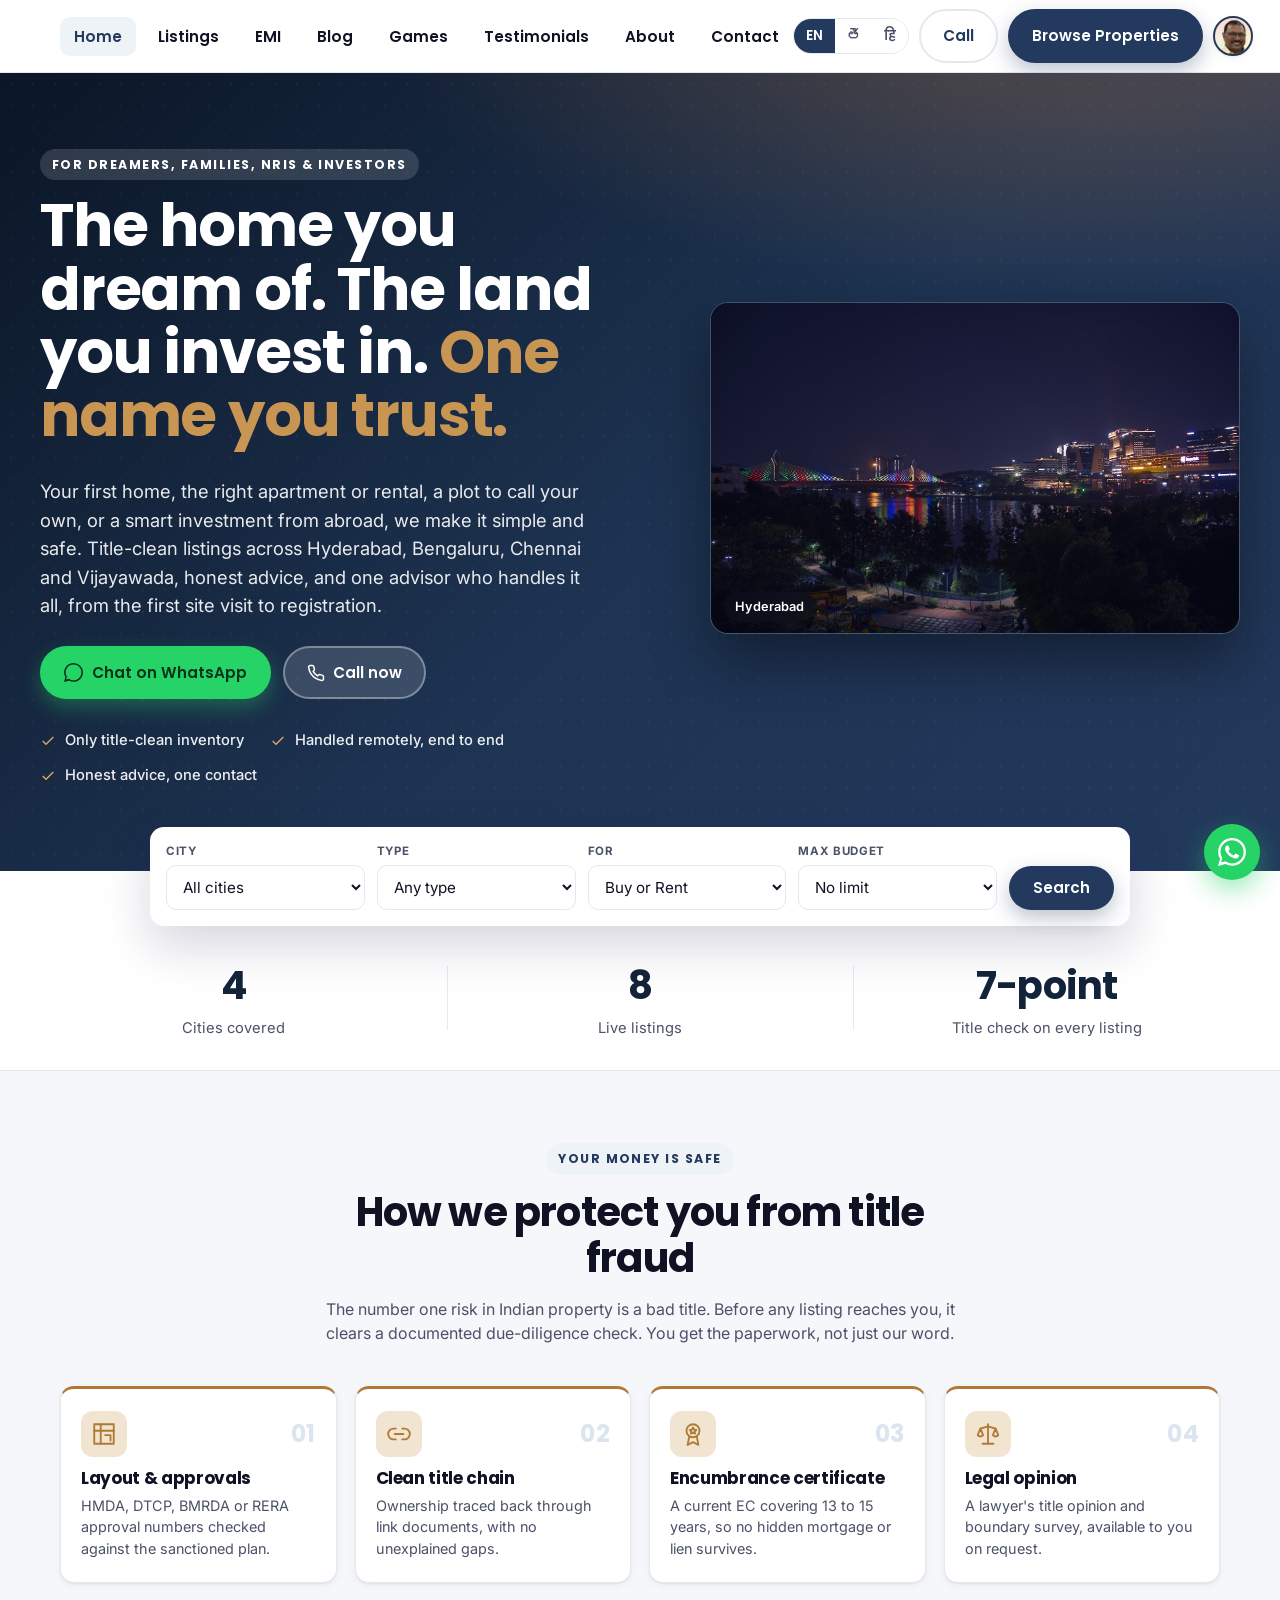
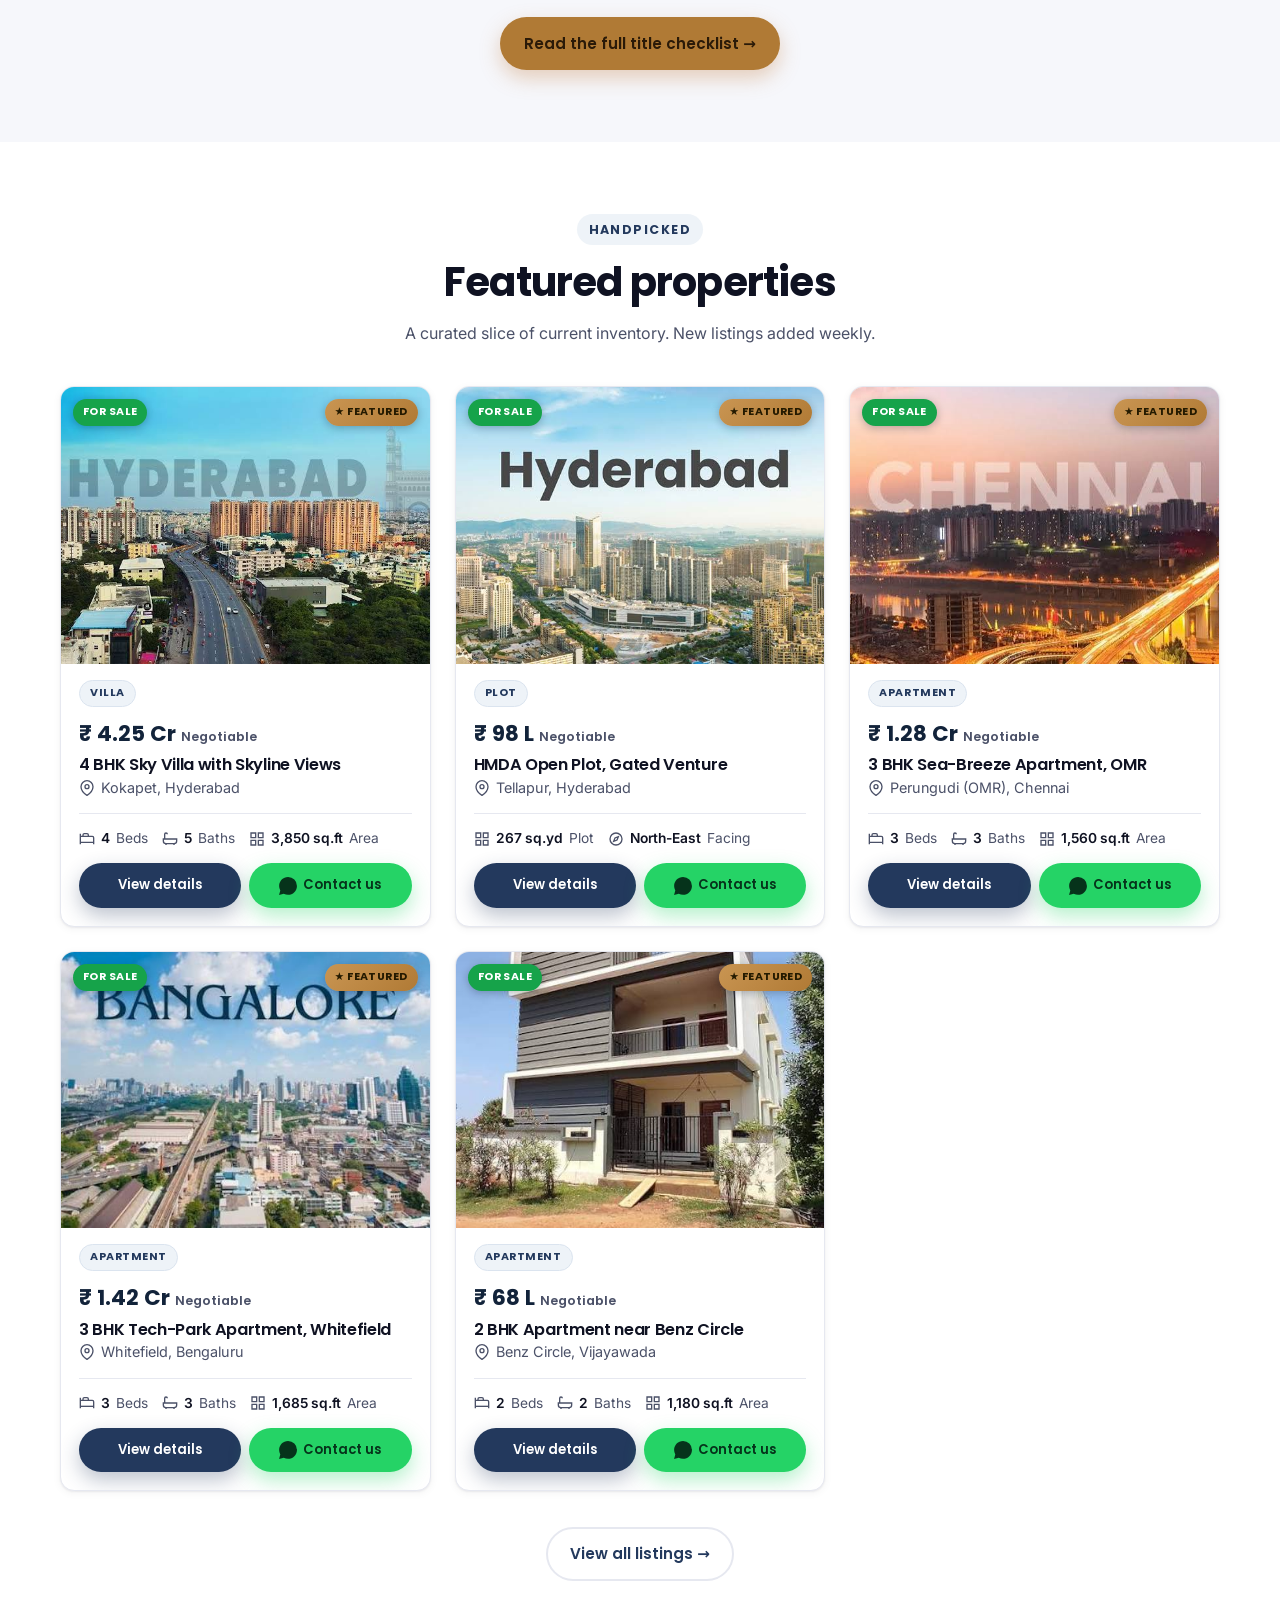
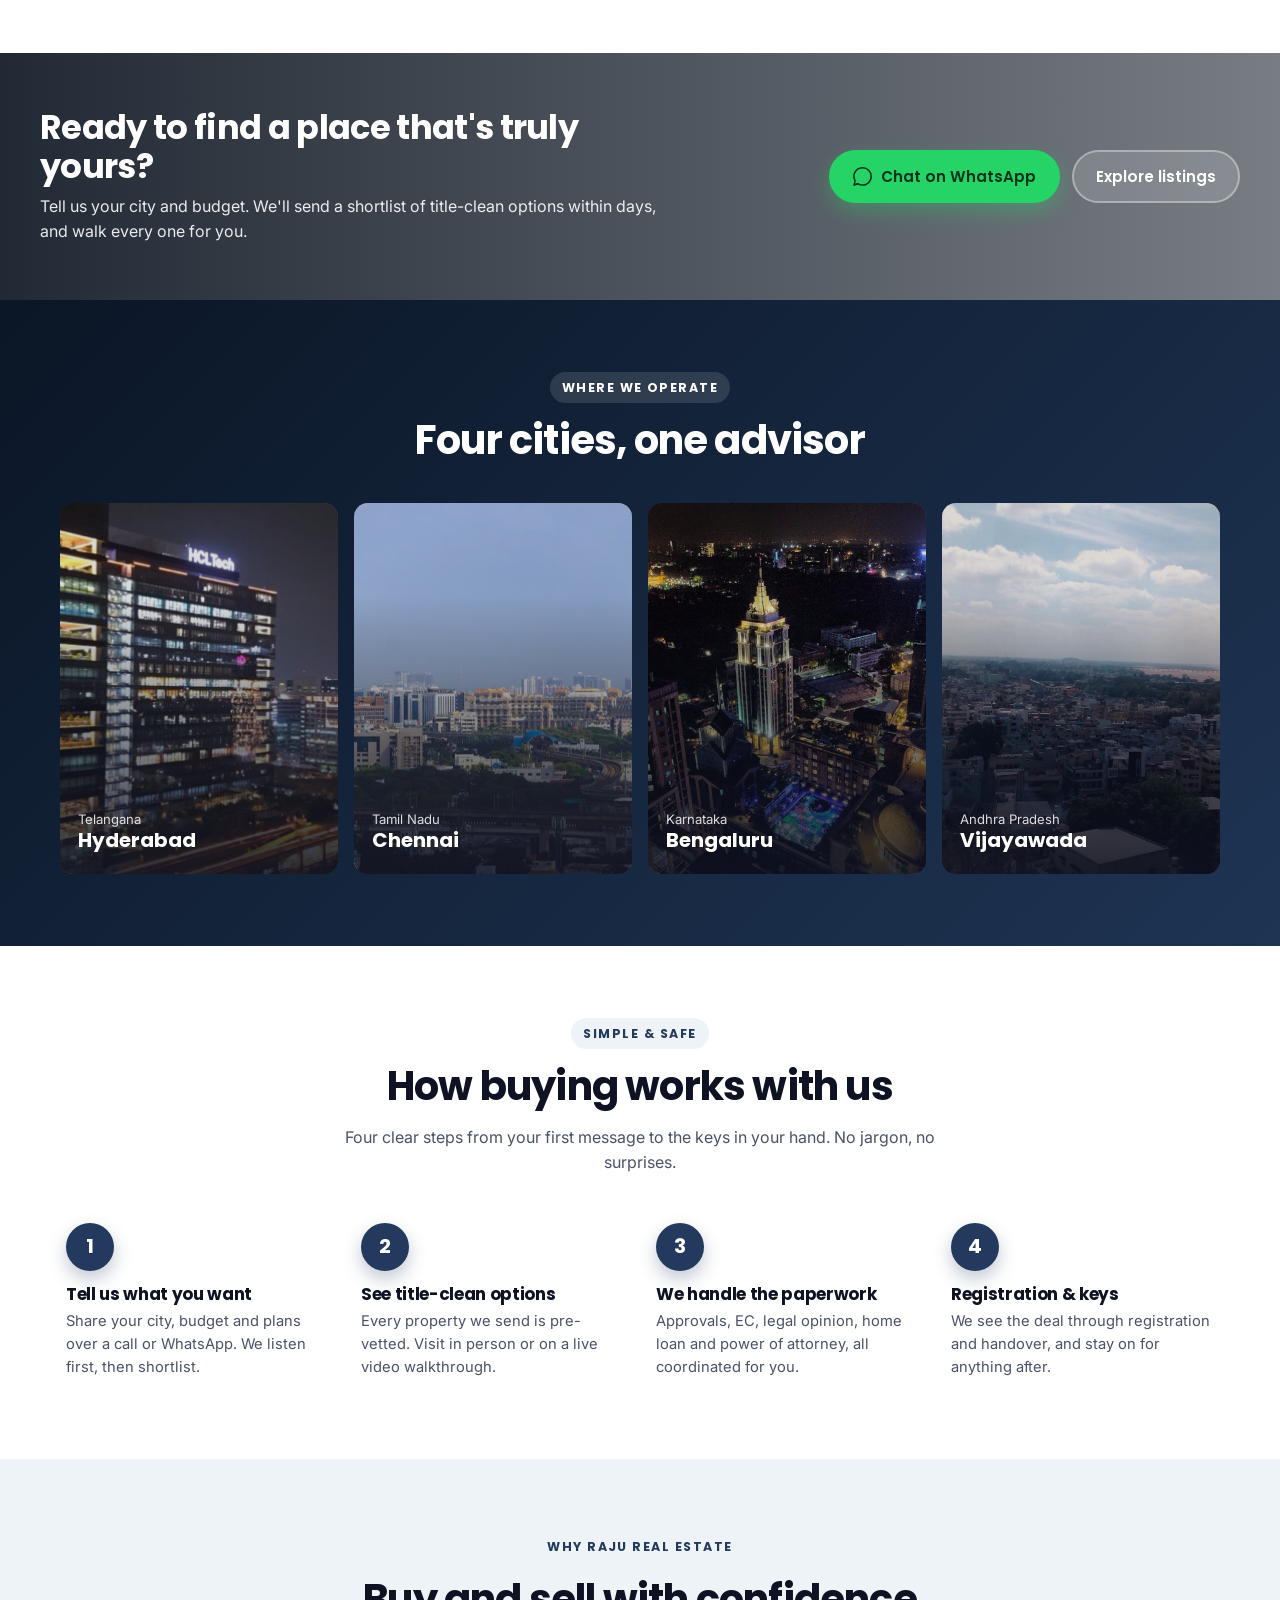
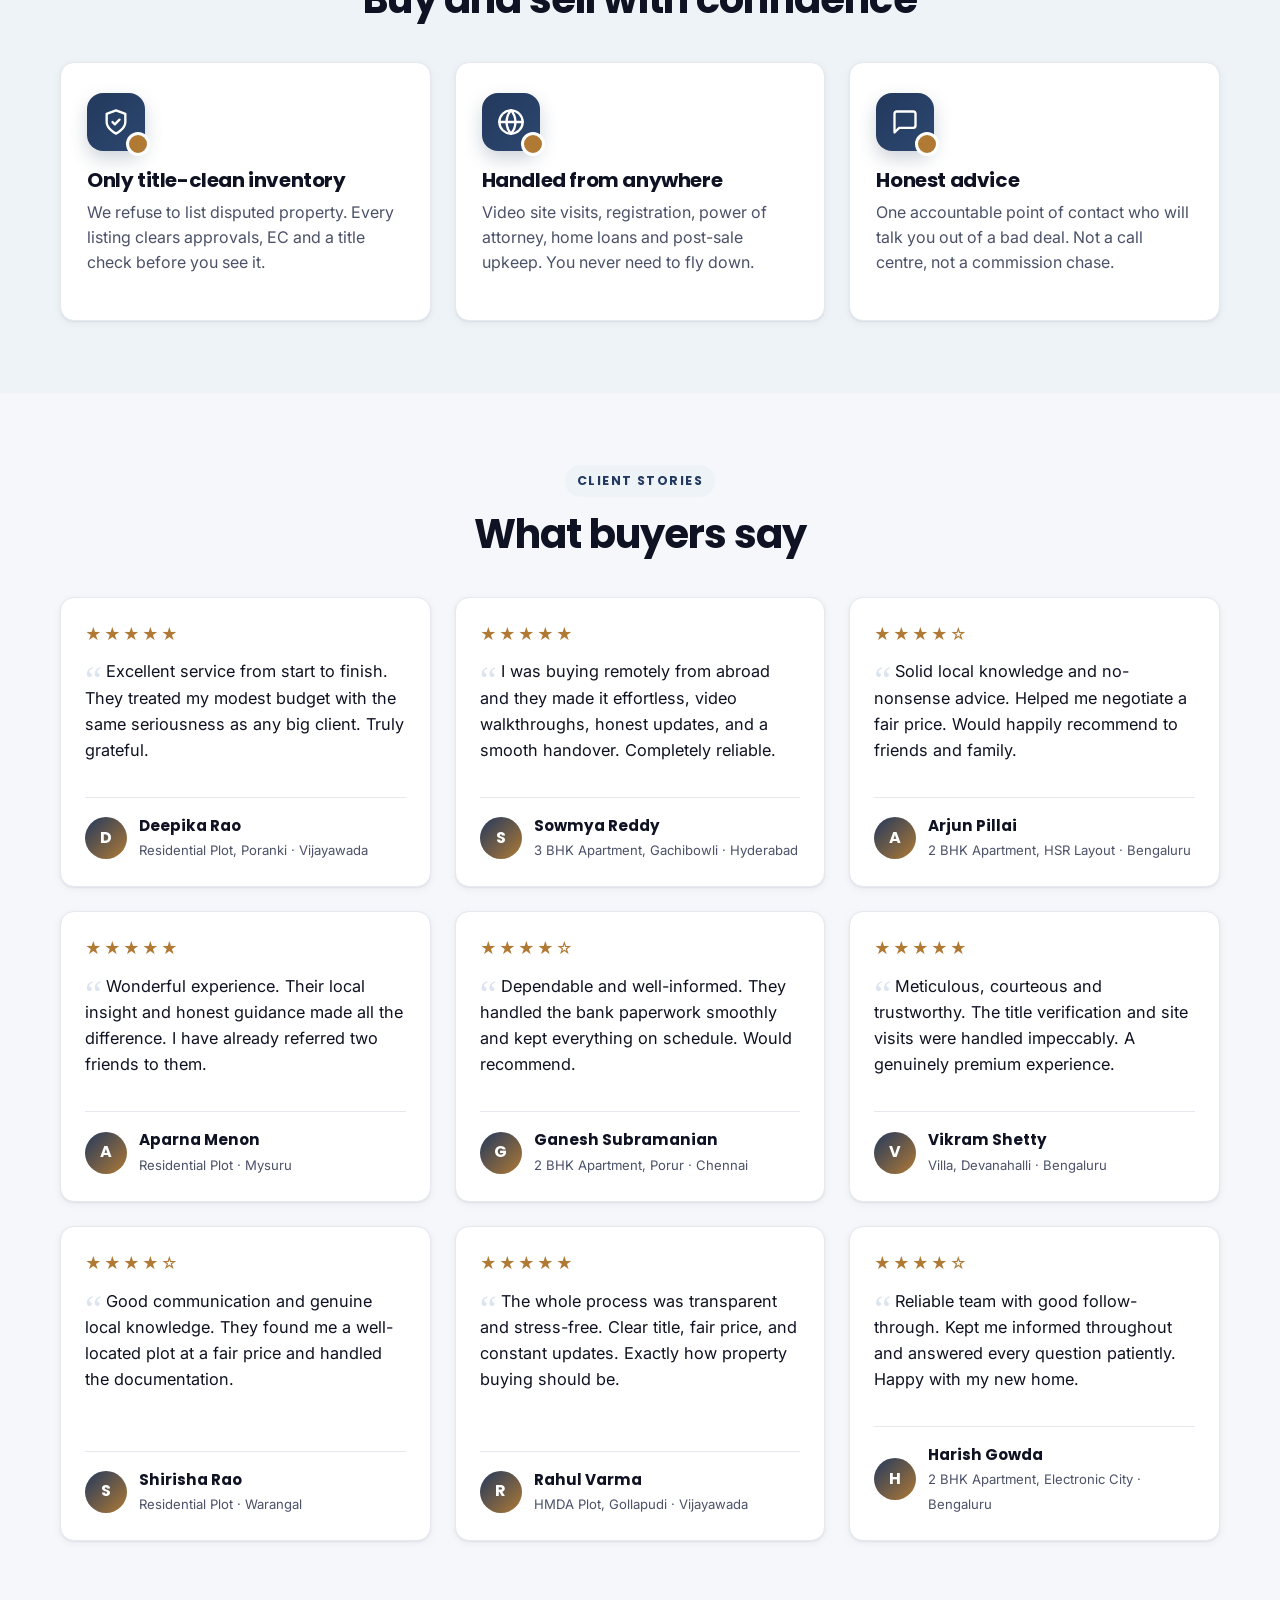
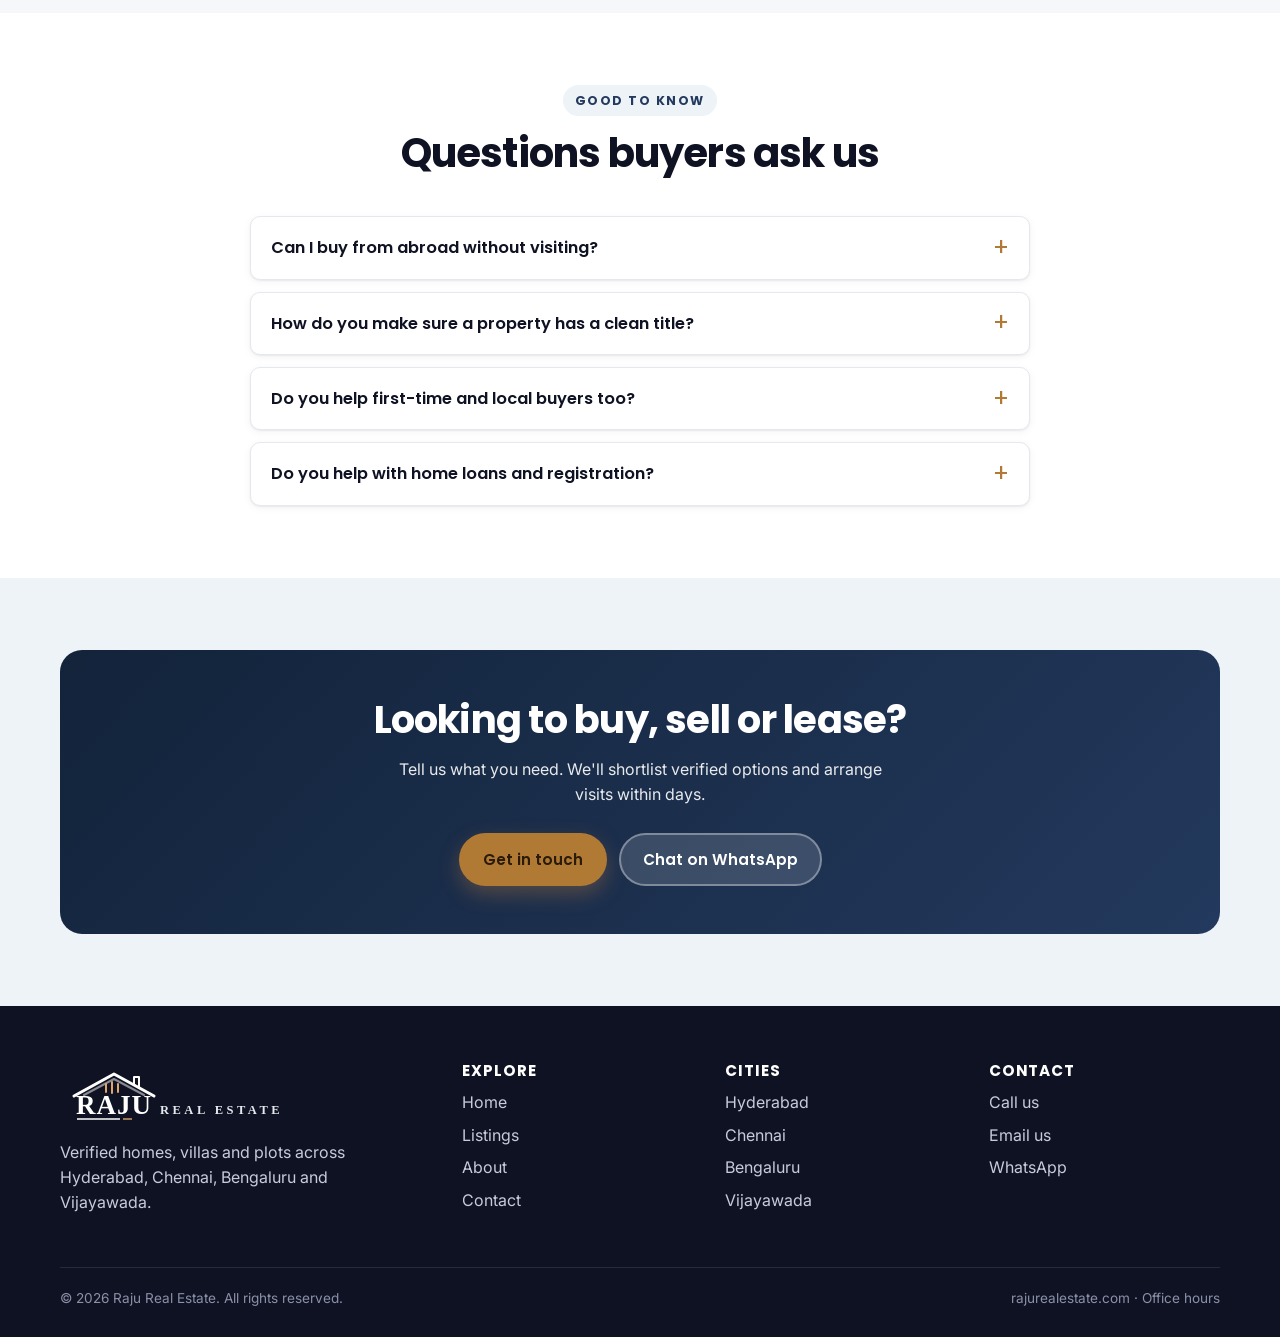
==== commit 71a64b21: "Security: Cloudflare Turnstile on contact form + harden the Function - Contact form: Turnstile widge" ====
--- a/index.html
+++ b/index.html
@@ -10,7 +10,7 @@
   <link rel="preconnect" href="https://fonts.googleapis.com">
   <link rel="preconnect" href="https://fonts.gstatic.com" crossorigin>
   <link href="https://fonts.googleapis.com/css2?family=Poppins:wght@500;600;700&family=Inter:wght@400;500;600&display=swap" rel="stylesheet">
-  <link rel="stylesheet" href="css/styles.css?v=p19">
+  <link rel="stylesheet" href="css/styles.css?v=p20">
   <meta property="og:title" content="Raju Real Estate — Homes, Villas & Plots in South India">
   <meta property="og:description" content="Verified homes, villas, apartments and plots across Hyderabad, Chennai, Bengaluru and Vijayawada.">
   <meta property="og:type" content="website">
@@ -298,10 +298,10 @@
     </div>
   </footer>
 
-  <script src="js/config.js?v=p19"></script>
-  <script src="js/i18n.js?v=p19"></script>
-  <script src="js/site.js?v=p19"></script>
-  <script src="js/cards.js?v=p19"></script>
-  <script src="js/home.js?v=p19"></script>
+  <script src="js/config.js?v=p20"></script>
+  <script src="js/i18n.js?v=p20"></script>
+  <script src="js/site.js?v=p20"></script>
+  <script src="js/cards.js?v=p20"></script>
+  <script src="js/home.js?v=p20"></script>
 </body>
 </html>
--- a/css/styles.css
+++ b/css/styles.css
@@ -586,3 +586,7 @@
 
 .reveal { opacity: 0; transform: translateY(16px); transition: opacity .5s ease, transform .5s ease; }
 .reveal.in { opacity: 1; transform: none; }
+
+/* Cloudflare Turnstile widget (contact form) */
+.ts-widget { margin: 4px 0 14px; min-height: 0; }
+.ts-widget:empty { display: none; }
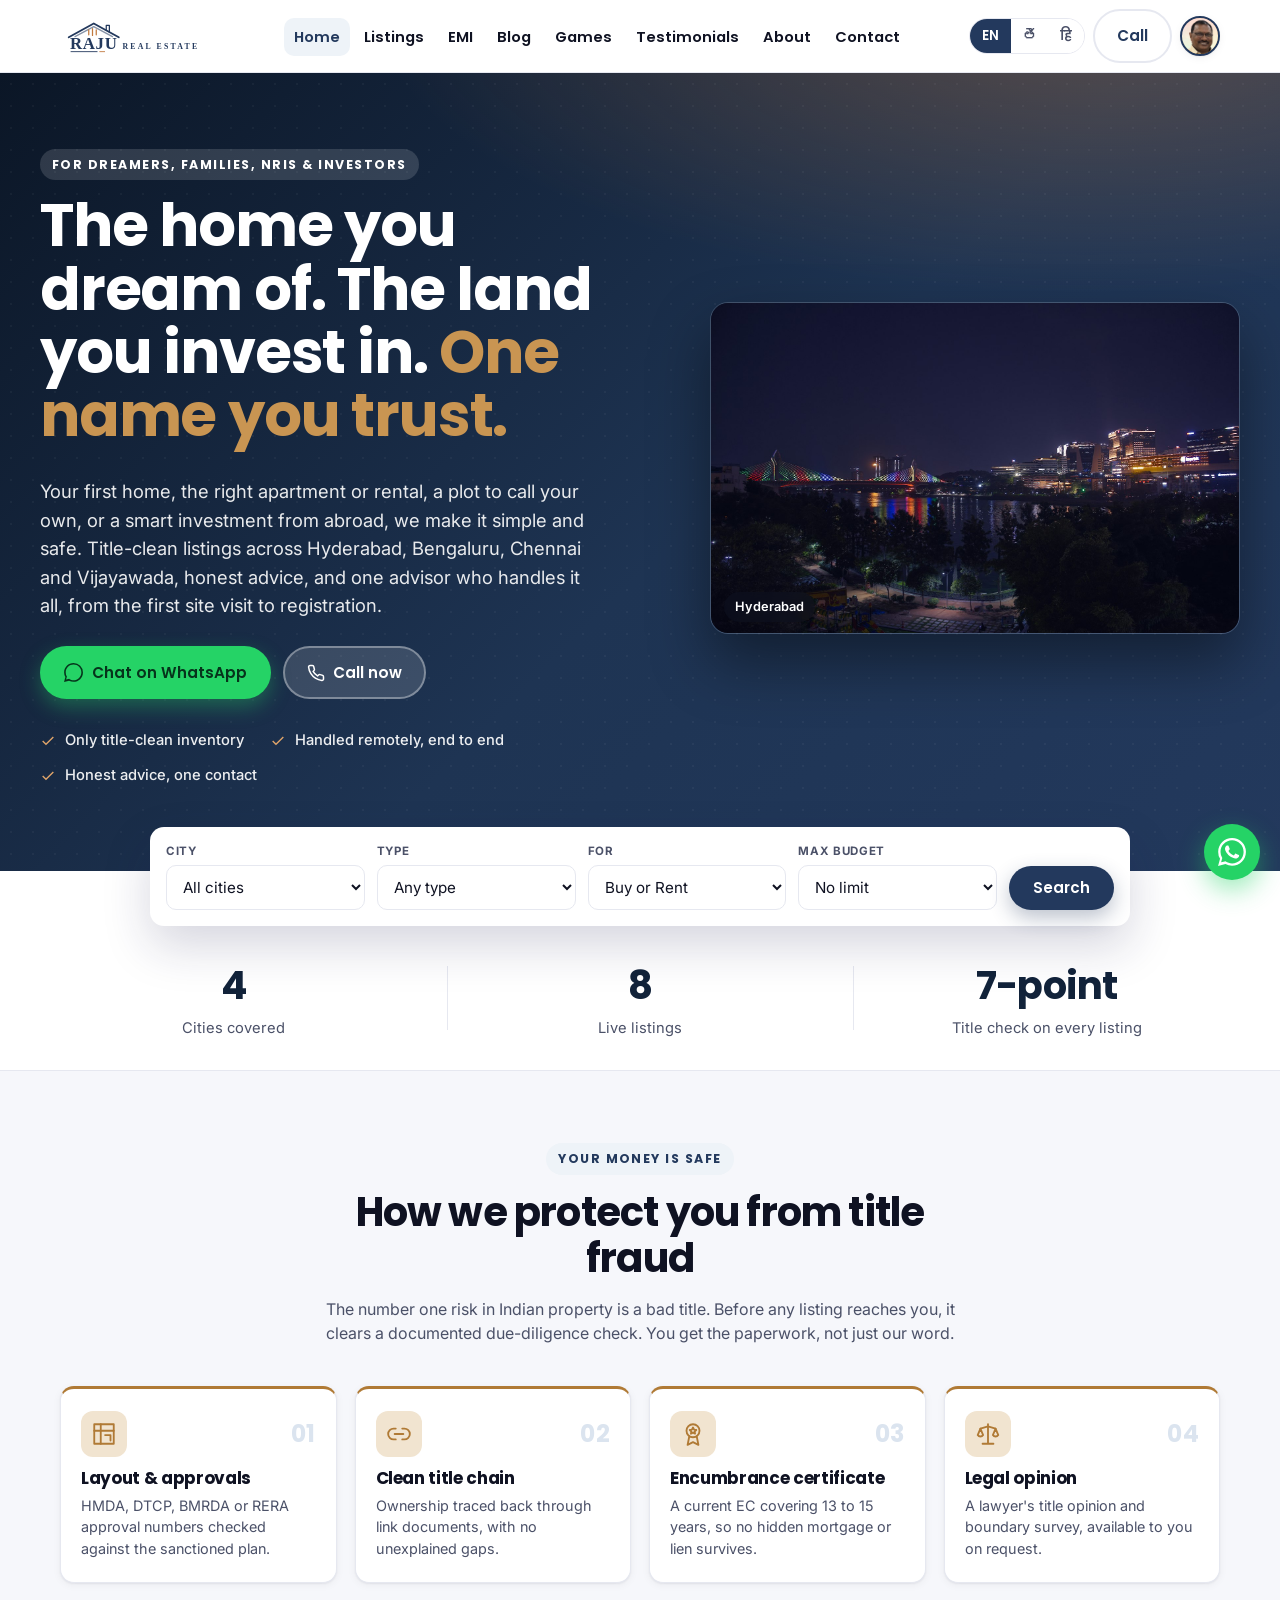
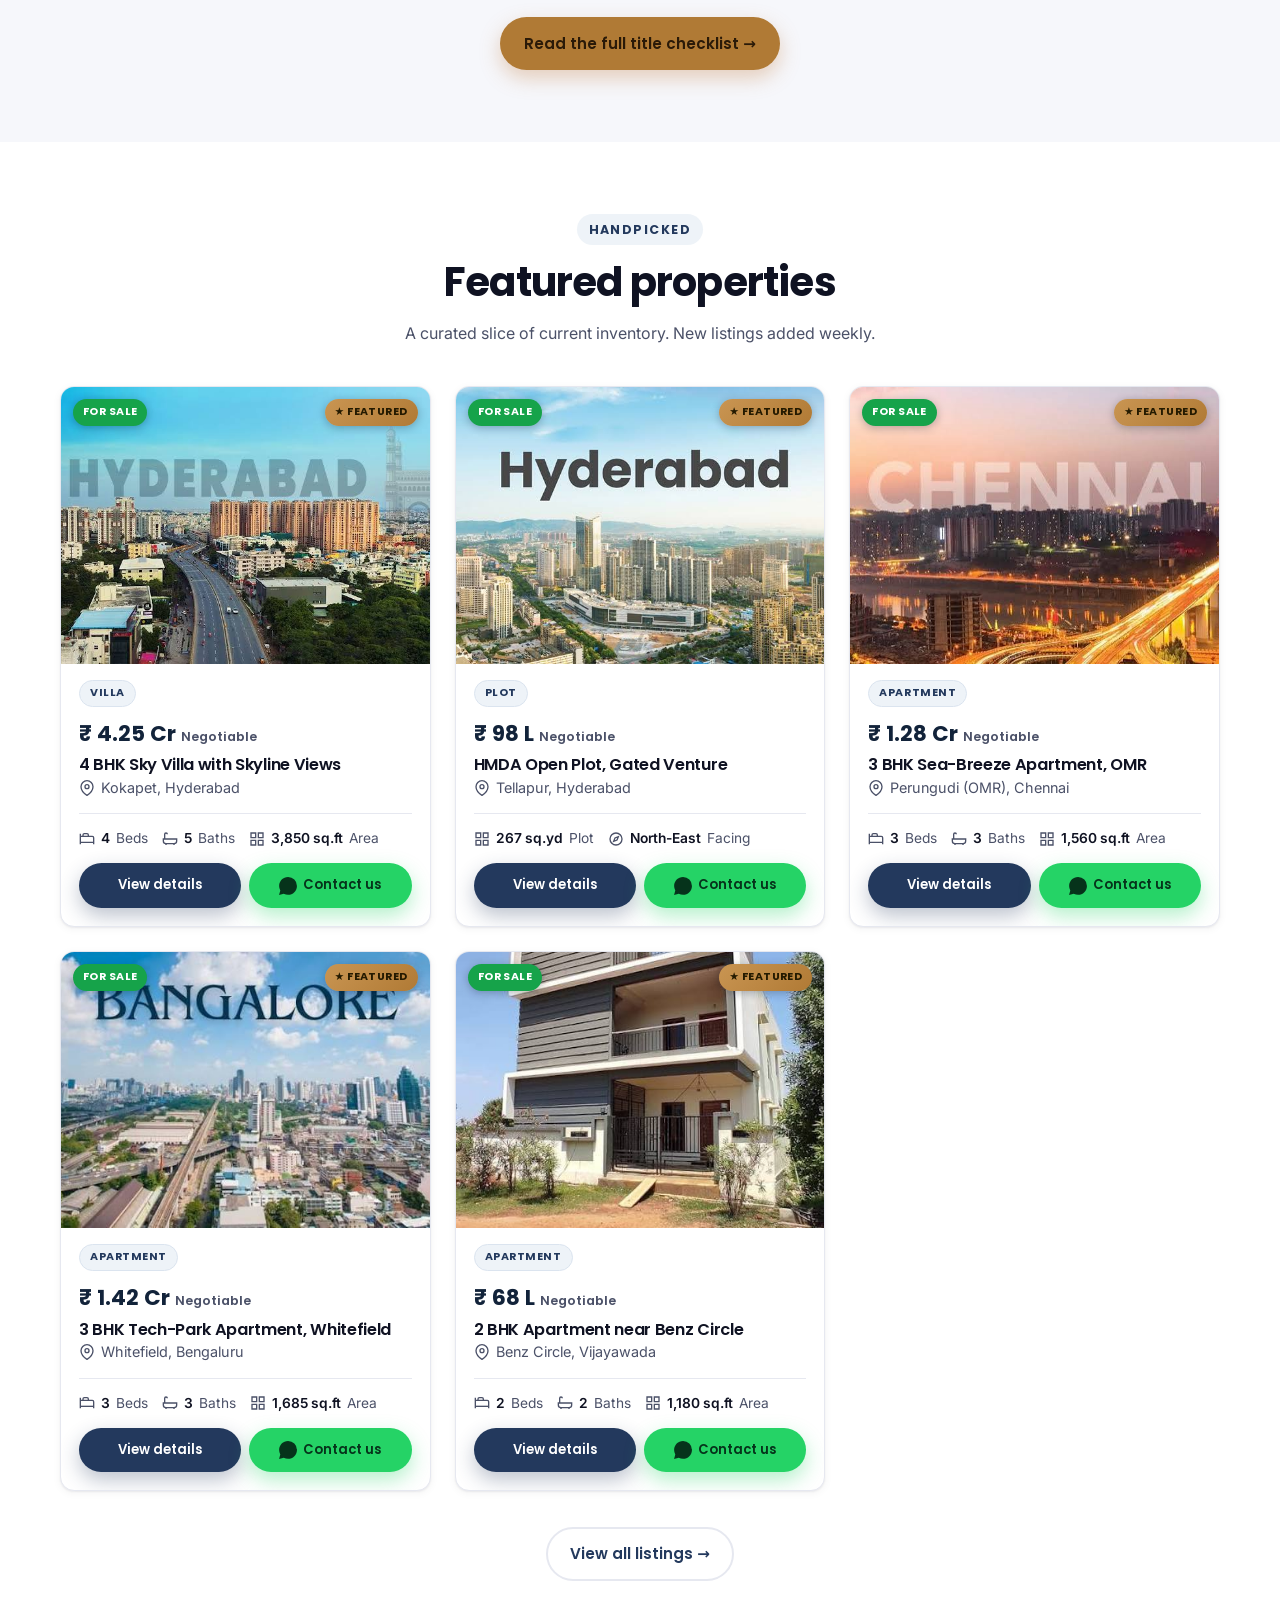
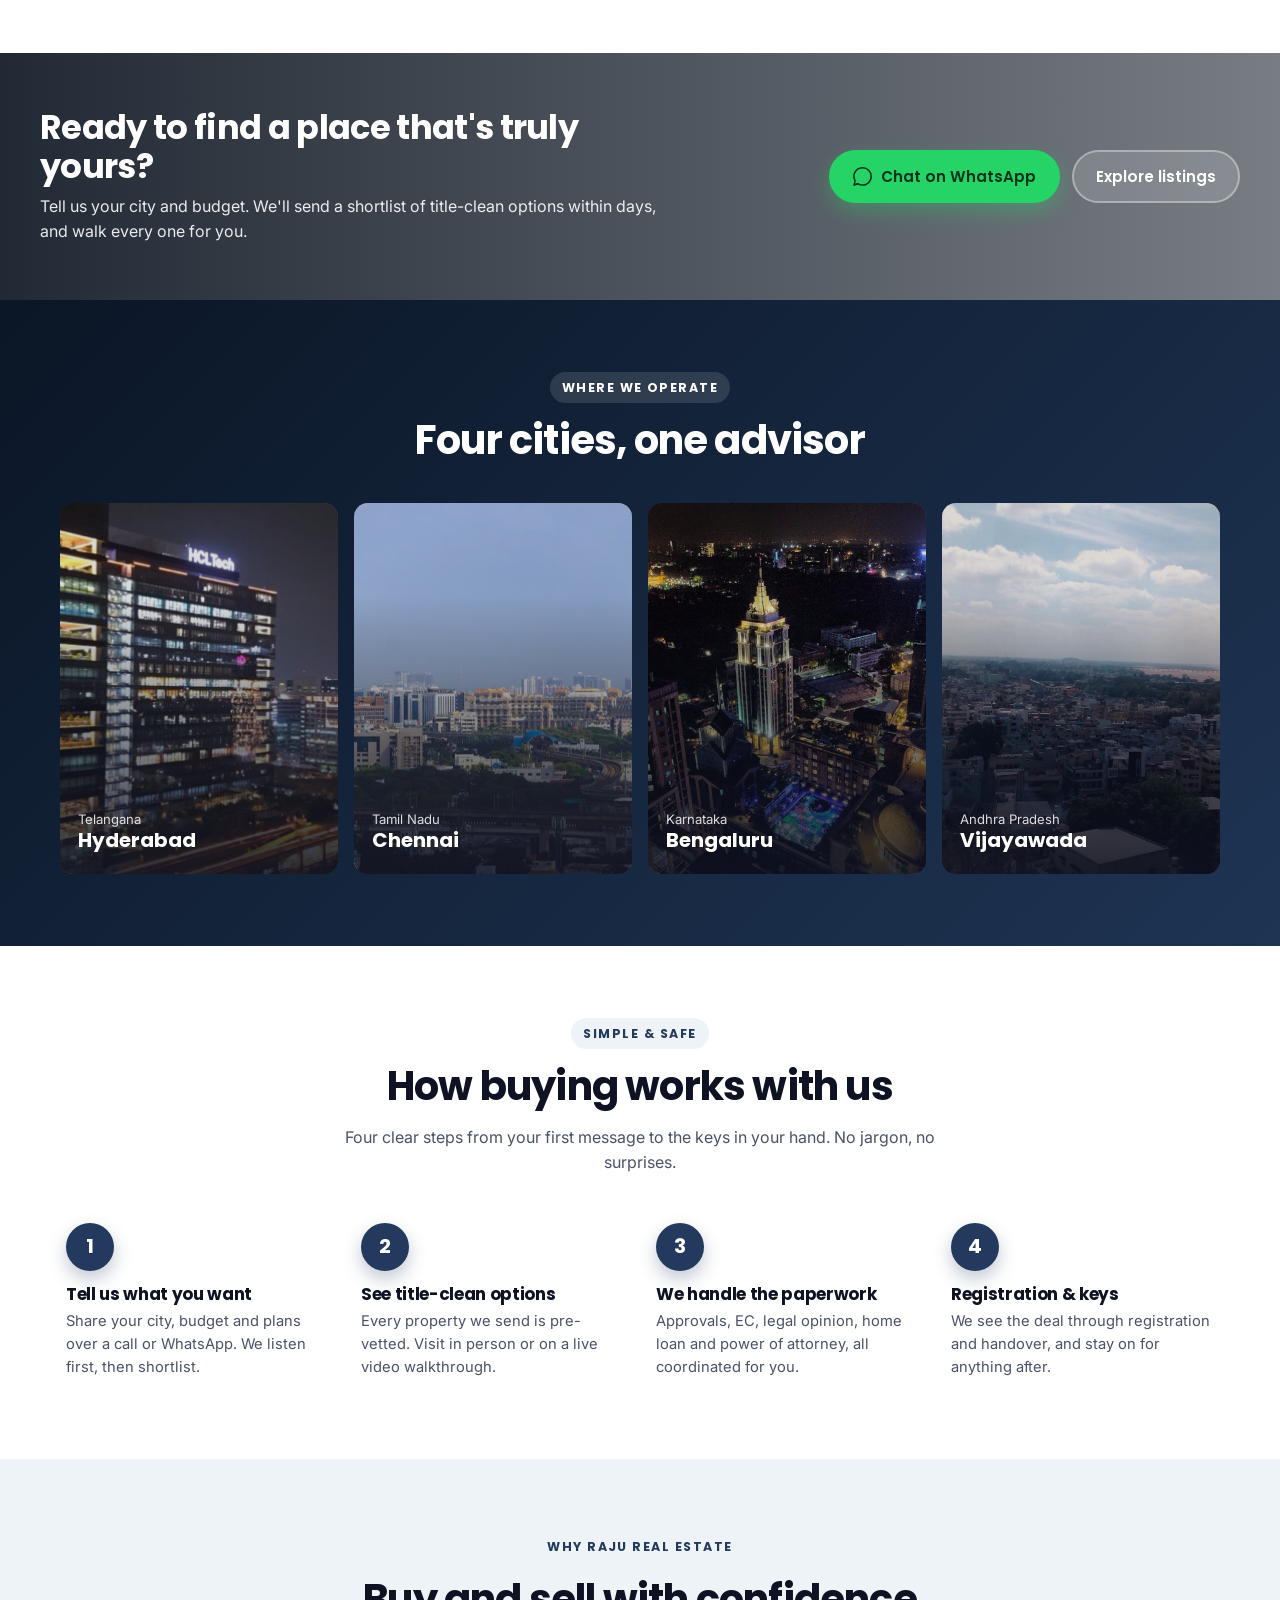
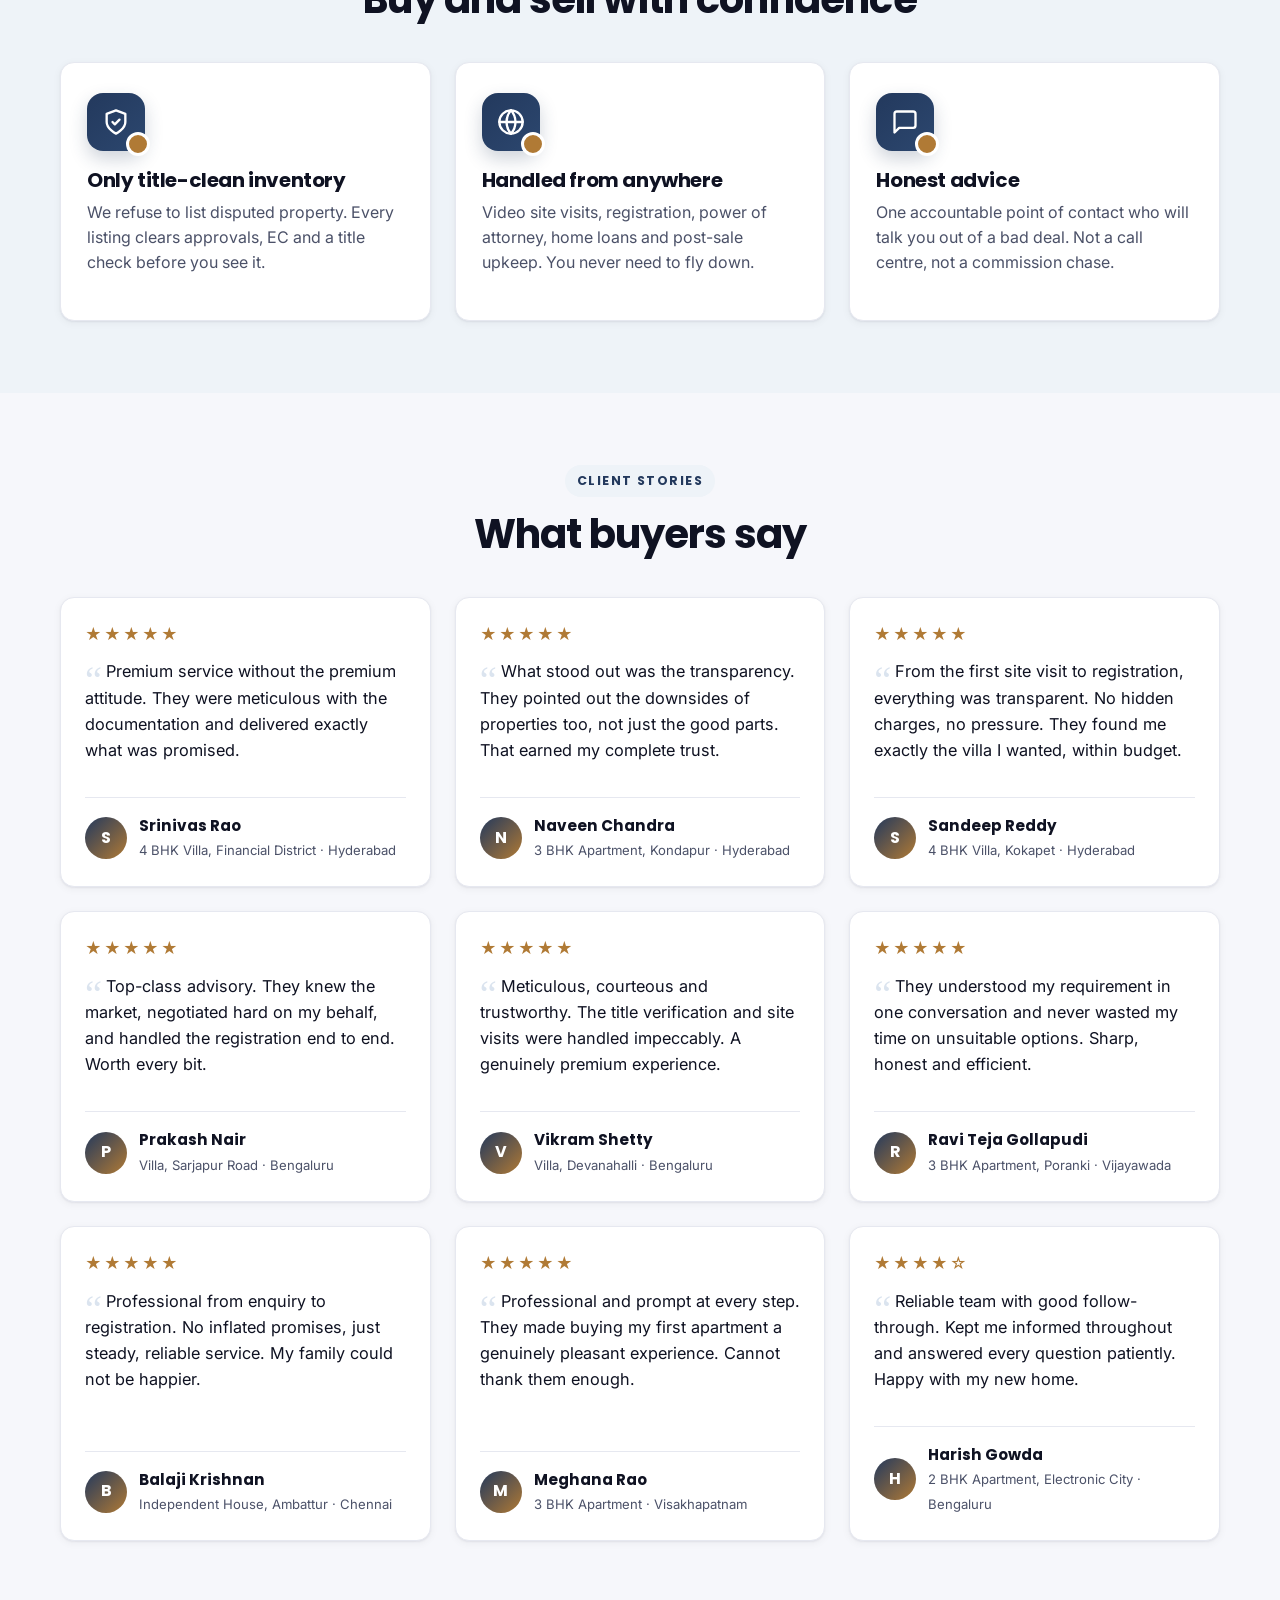
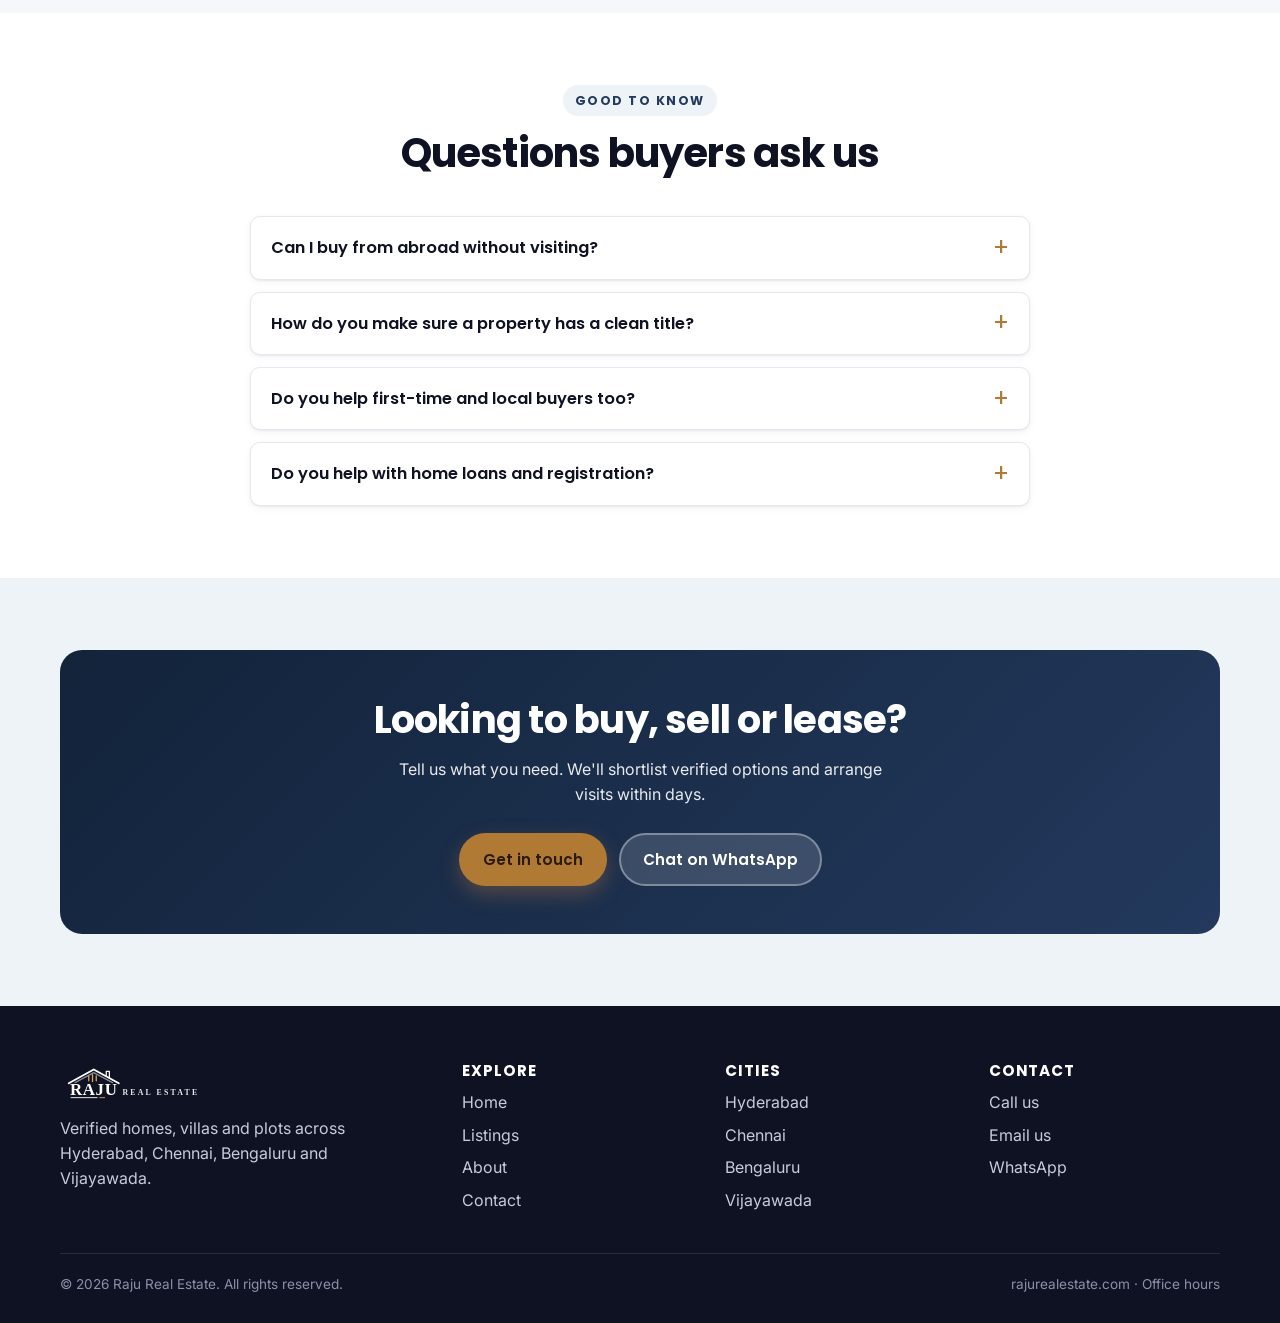
==== commit 3181dcda: "Harden the contact Function; fix the desktop header overflow crushing the logo Security audit of all" ====
--- a/index.html
+++ b/index.html
@@ -10,7 +10,7 @@
   <link rel="preconnect" href="https://fonts.googleapis.com">
   <link rel="preconnect" href="https://fonts.gstatic.com" crossorigin>
   <link href="https://fonts.googleapis.com/css2?family=Poppins:wght@500;600;700&family=Inter:wght@400;500;600&display=swap" rel="stylesheet">
-  <link rel="stylesheet" href="css/styles.css?v=p20">
+  <link rel="stylesheet" href="css/styles.css?v=p21">
   <meta property="og:title" content="Raju Real Estate — Homes, Villas & Plots in South India">
   <meta property="og:description" content="Verified homes, villas, apartments and plots across Hyderabad, Chennai, Bengaluru and Vijayawada.">
   <meta property="og:type" content="website">
@@ -298,10 +298,10 @@
     </div>
   </footer>
 
-  <script src="js/config.js?v=p20"></script>
-  <script src="js/i18n.js?v=p20"></script>
-  <script src="js/site.js?v=p20"></script>
-  <script src="js/cards.js?v=p20"></script>
-  <script src="js/home.js?v=p20"></script>
+  <script src="js/config.js?v=p21"></script>
+  <script src="js/i18n.js?v=p21"></script>
+  <script src="js/site.js?v=p21"></script>
+  <script src="js/cards.js?v=p21"></script>
+  <script src="js/home.js?v=p21"></script>
 </body>
 </html>
--- a/css/styles.css
+++ b/css/styles.css
@@ -119,12 +119,28 @@
 /* ---------- Header ---------- */
 .site-header { position: sticky; top: 0; z-index: 50; background: rgba(255,255,255,.9); backdrop-filter: blur(10px); border-bottom: 1px solid var(--line); }
 .nav { display: flex; align-items: center; justify-content: space-between; height: 72px; }
-.brand { display: flex; align-items: center; gap: 10px; }
-.brand svg { height: 40px; width: auto; }
-.nav-links { display: flex; align-items: center; gap: 8px; list-style: none; margin: 0; padding: 0; }
-.nav-links a { font-family: var(--font-head); font-weight: 600; font-size: .95rem; color: var(--ink); padding: 9px 14px; border-radius: 10px; }
+/* flex:none is load-bearing: .brand is a flex item of .nav, so it would otherwise
+   shrink and drag the logo down with it. */
+.brand { display: flex; align-items: center; gap: 10px; flex: none; }
+/* The logo ships as <img src="logo.svg">, not an inline <svg>. A rule matching only
+   `.brand svg` never applied, so the file rendered at its intrinsic 264x64 — visibly
+   oversized on desktop, and merely squeezed into looking right on narrow screens
+   where flex-shrink compressed it. Match both element types so the size is deliberate.
+   No max-width here: it would re-chain the image to a shrinking parent. */
+.brand img, .brand svg { height: 40px; width: auto; flex: none; object-fit: contain; }
+/* Nav spacing is deliberately tight. The header holds 8 links plus 4 controls in a
+   1200px container (1160 usable); at the old 14px link padding / 8px gap the row
+   demanded 1322px in English and overflowed at EVERY desktop width, since the
+   container never grows past 1200. English is the widest of the three languages
+   (te 1224, hi 1157), so it is the case to clear. Measured after this change: 984px. */
+.nav-links { display: flex; align-items: center; gap: 4px; list-style: none; margin: 0; padding: 0; }
+.nav-links a { font-family: var(--font-head); font-weight: 600; font-size: .92rem; color: var(--ink); padding: 9px 10px; border-radius: 10px; }
 .nav-links a:hover, .nav-links a.active { color: var(--brand); background: var(--indigo-50); }
-.nav-cta { display: flex; align-items: center; gap: 10px; }
+.nav-cta { display: flex; align-items: center; gap: 8px; }
+/* "Browse Properties" duplicates the Listings nav link a few pixels away, so the
+   header sheds it rather than the logo. It returns below 900px, where the links
+   collapse into the hamburger overlay and the row has room again. */
+@media (min-width: 901px) { .nav-cta .btn--primary { display: none; } }
 .header-agent { display: inline-flex; width: 40px; height: 40px; border-radius: 50%; overflow: hidden; flex: none; border: 2px solid var(--brand); box-shadow: var(--shadow-sm); transition: transform .14s ease, box-shadow .14s ease; background: linear-gradient(135deg, var(--indigo-600), var(--amber-500)); color: #fff; align-items: center; justify-content: center; font-family: var(--font-head); font-weight: 700; }
 .header-agent img { width: 100%; height: 100%; object-fit: cover; }
 .header-agent:hover { transform: scale(1.06); box-shadow: var(--shadow-md); }
@@ -145,6 +161,9 @@
   .nav-cta .btn--primary { display: none; }
   .nav-cta { gap: 8px; }
   .lang-toggle button { padding: 7px 9px; }
+  /* 40px tall = 165px wide, which overflows a 375px header once the toggle,
+     language switch and avatar are counted. 32px keeps the wordmark legible. */
+  .brand img, .brand svg { height: 32px; }
 }
 
 /* ---------- Hero ---------- */
@@ -539,7 +558,8 @@
 .site-footer h4 { color: #fff; font-size: .95rem; text-transform: uppercase; letter-spacing: .06em; }
 .site-footer a { color: #c7cbdb; display: block; padding: 4px 0; }
 .site-footer a:hover { color: #fff; }
-.footer-brand svg { height: 40px; }
+/* Same img-vs-svg mismatch as the header brand: logo-white.svg loads via <img>. */
+.footer-brand img, .footer-brand svg { height: 40px; width: auto; max-width: 100%; object-fit: contain; }
 .footer-bottom { border-top: 1px solid rgba(255,255,255,.1); margin-top: 36px; padding-top: 20px; display: flex; justify-content: space-between; gap: 12px; flex-wrap: wrap; font-size: .85rem; color: #8b90a8; }
 
 /* ---------- Floating WhatsApp ---------- */
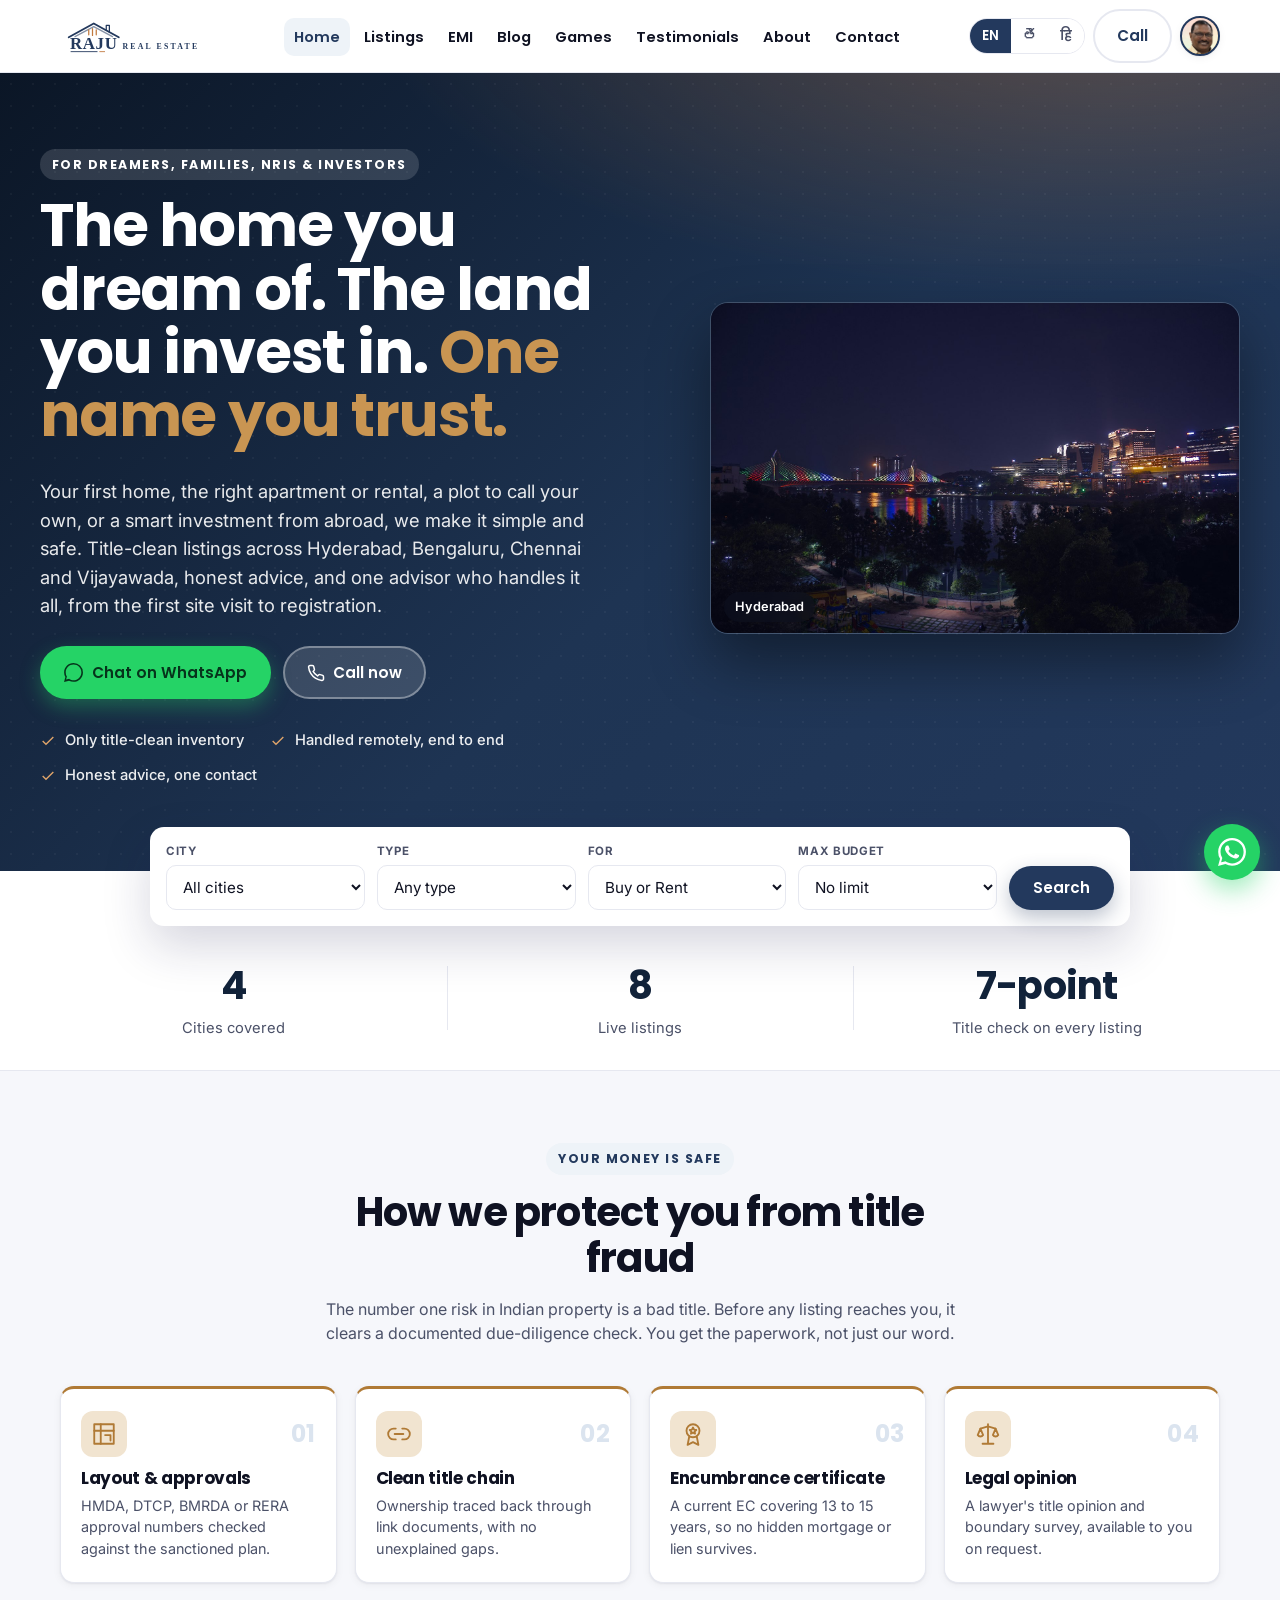
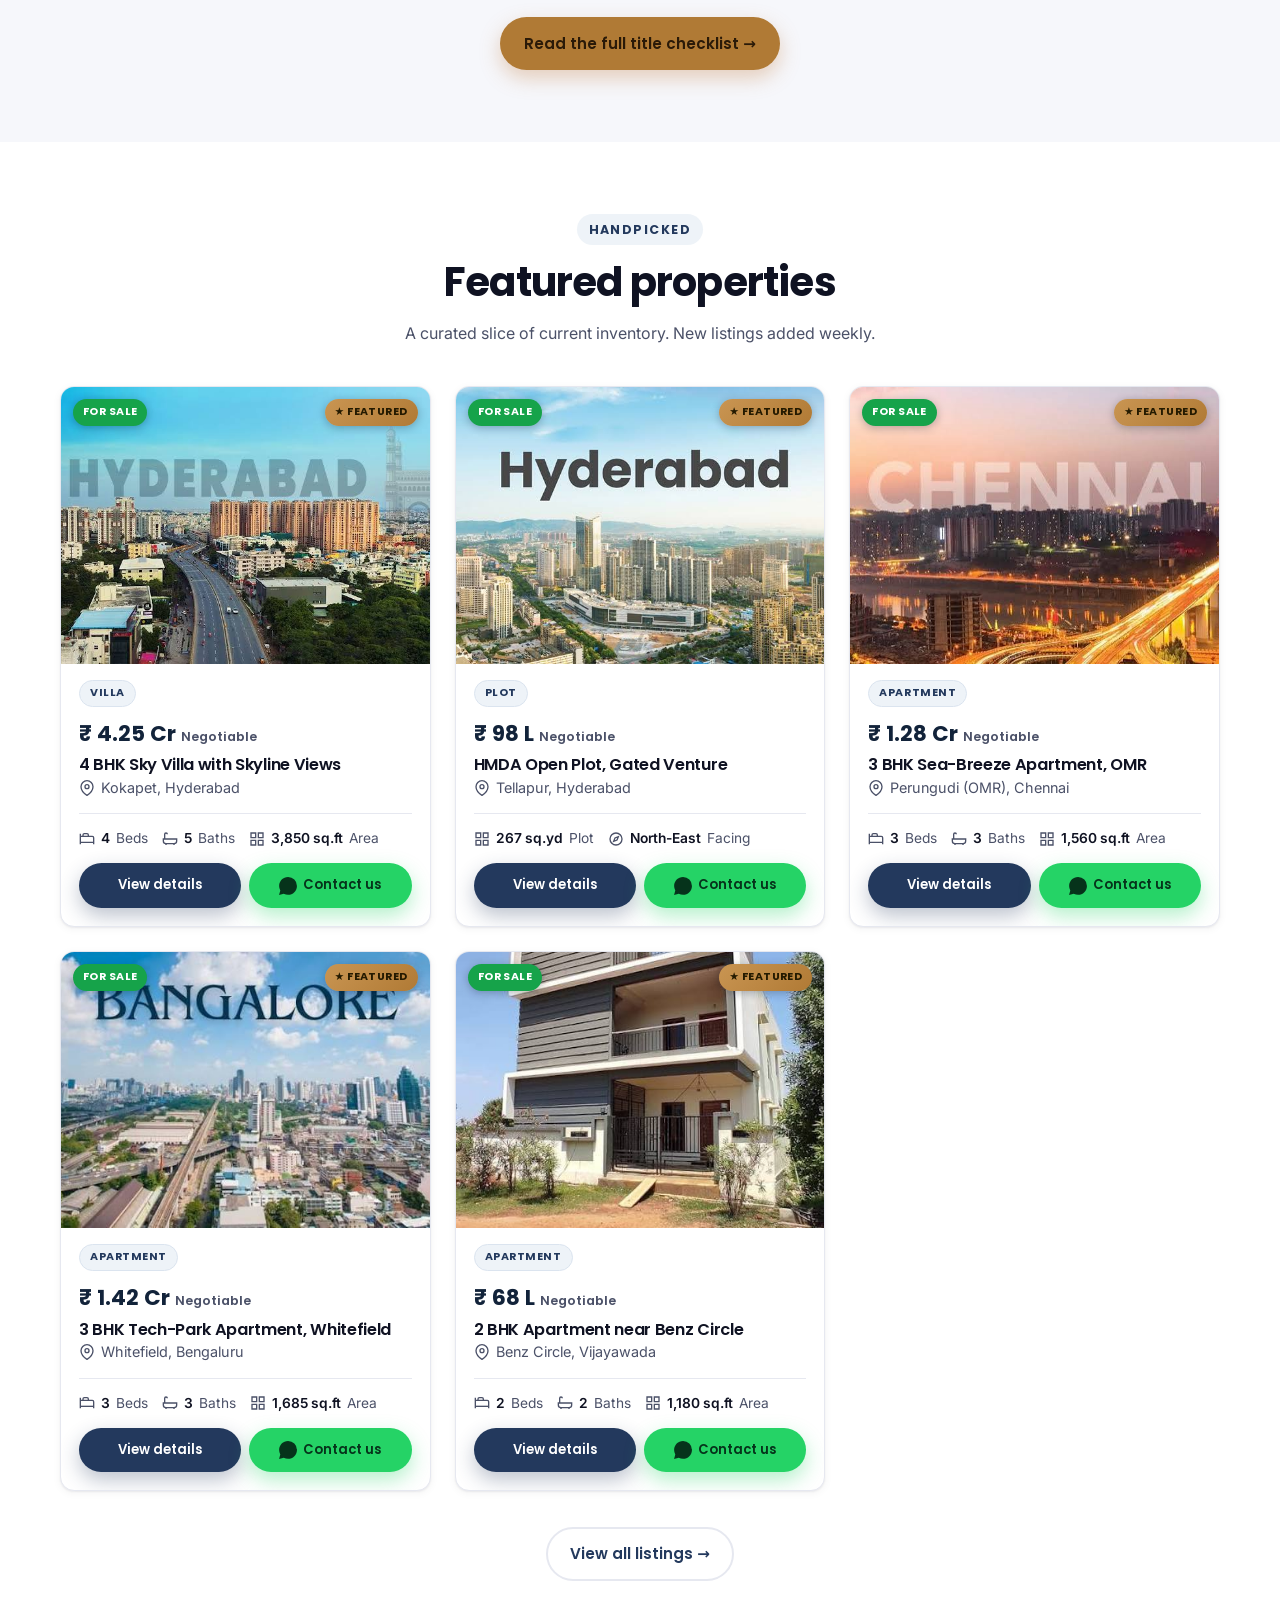
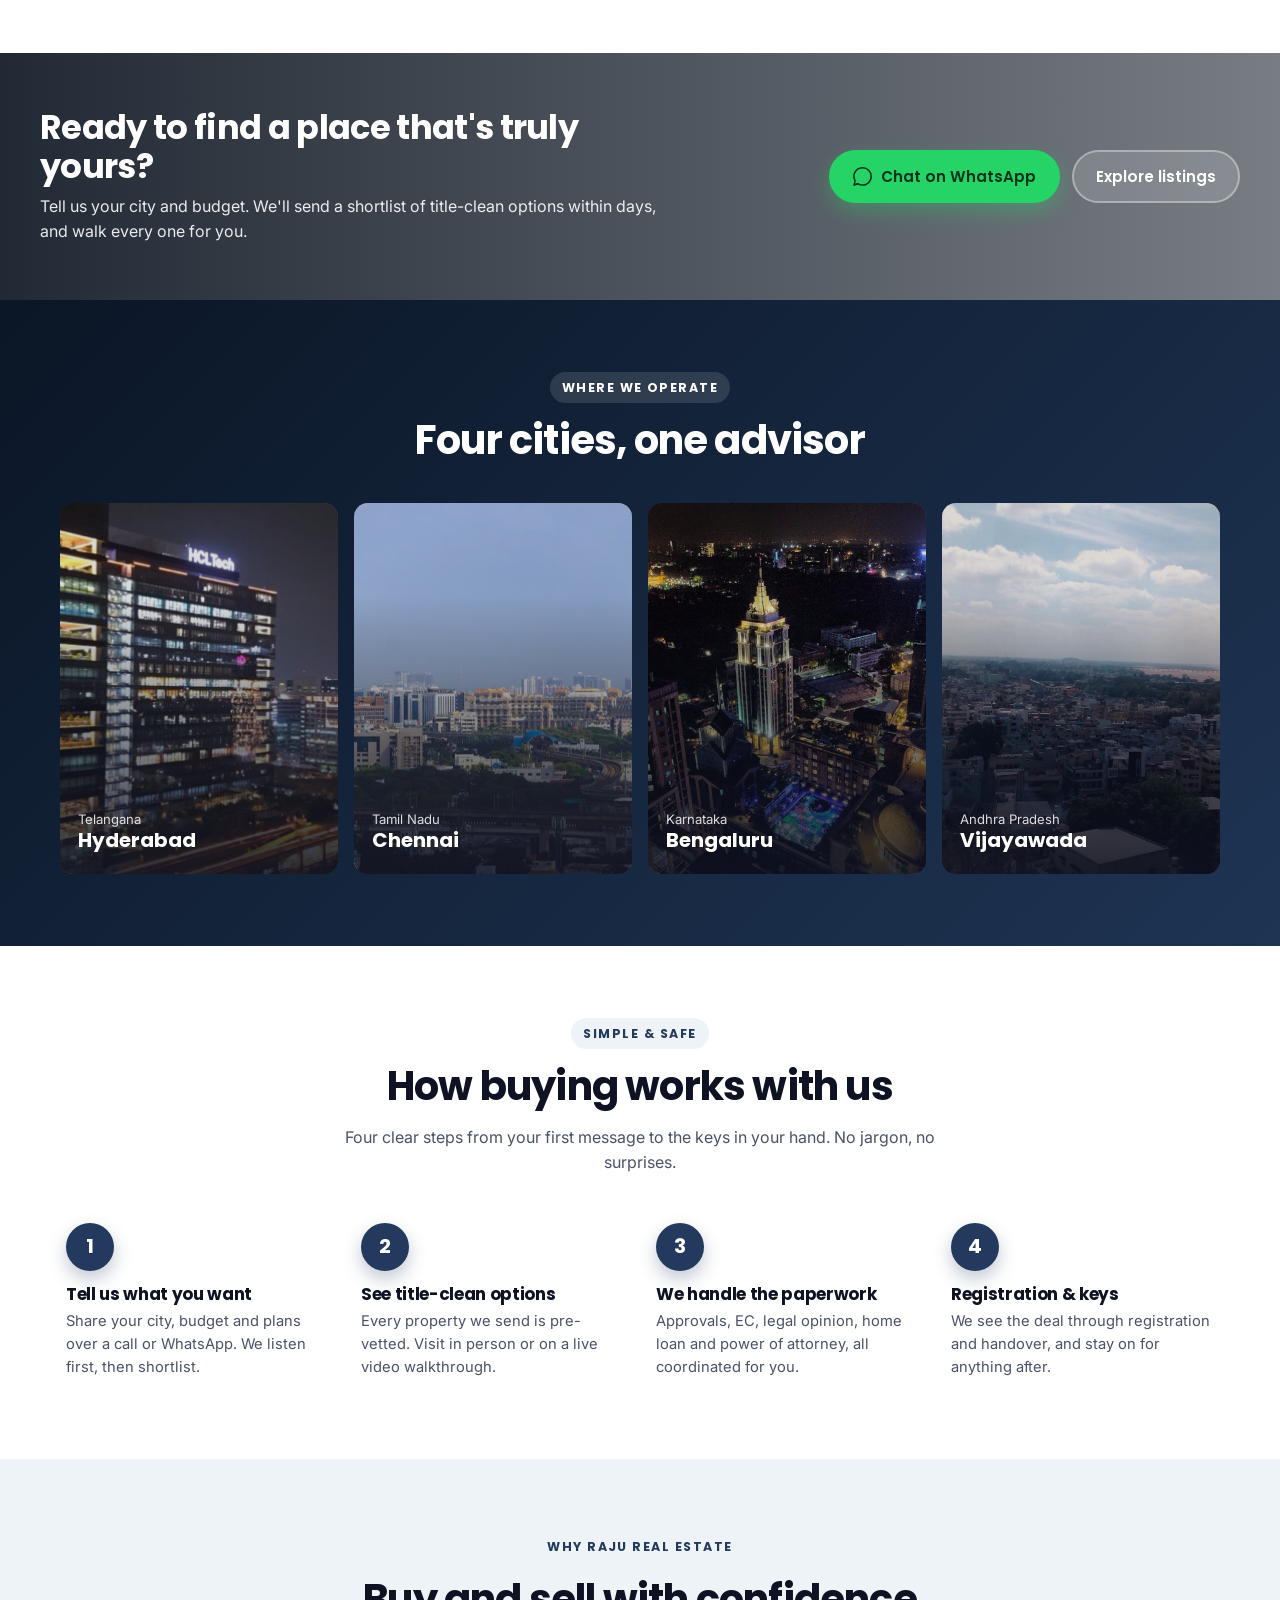
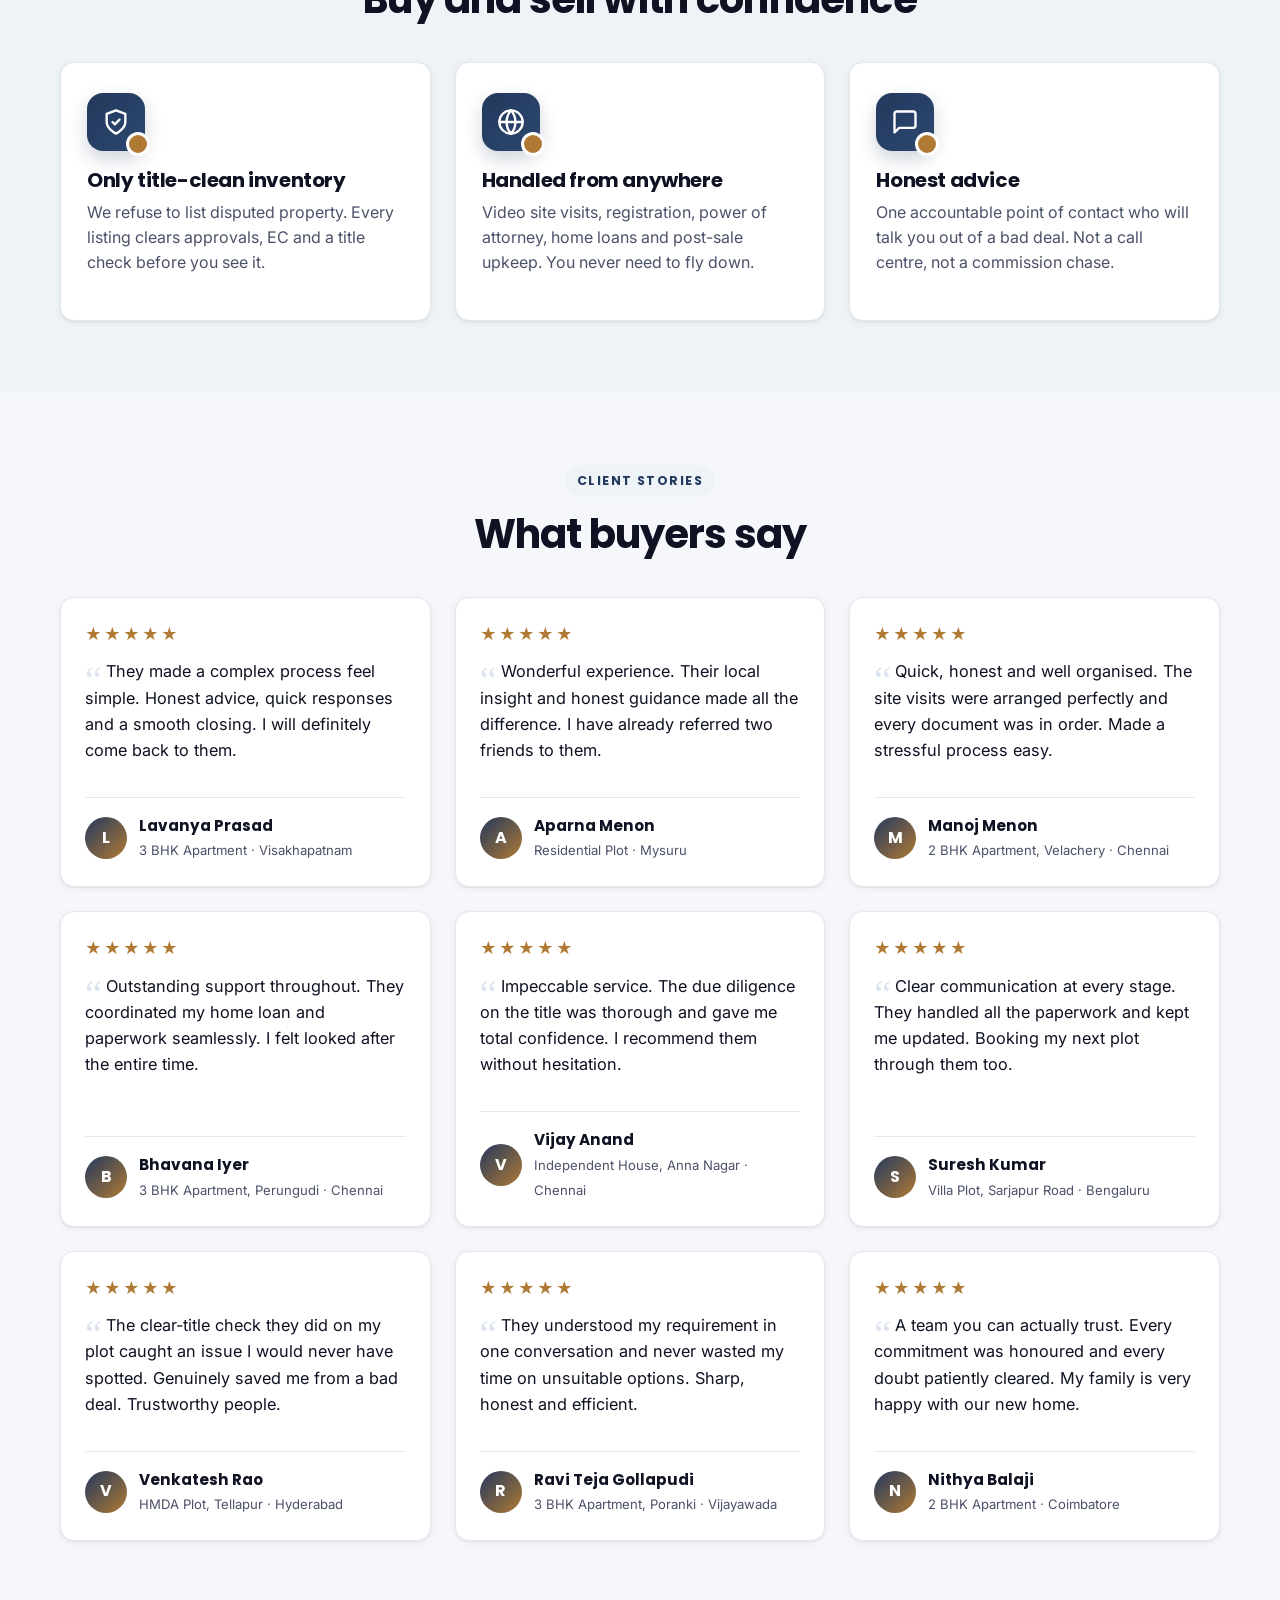
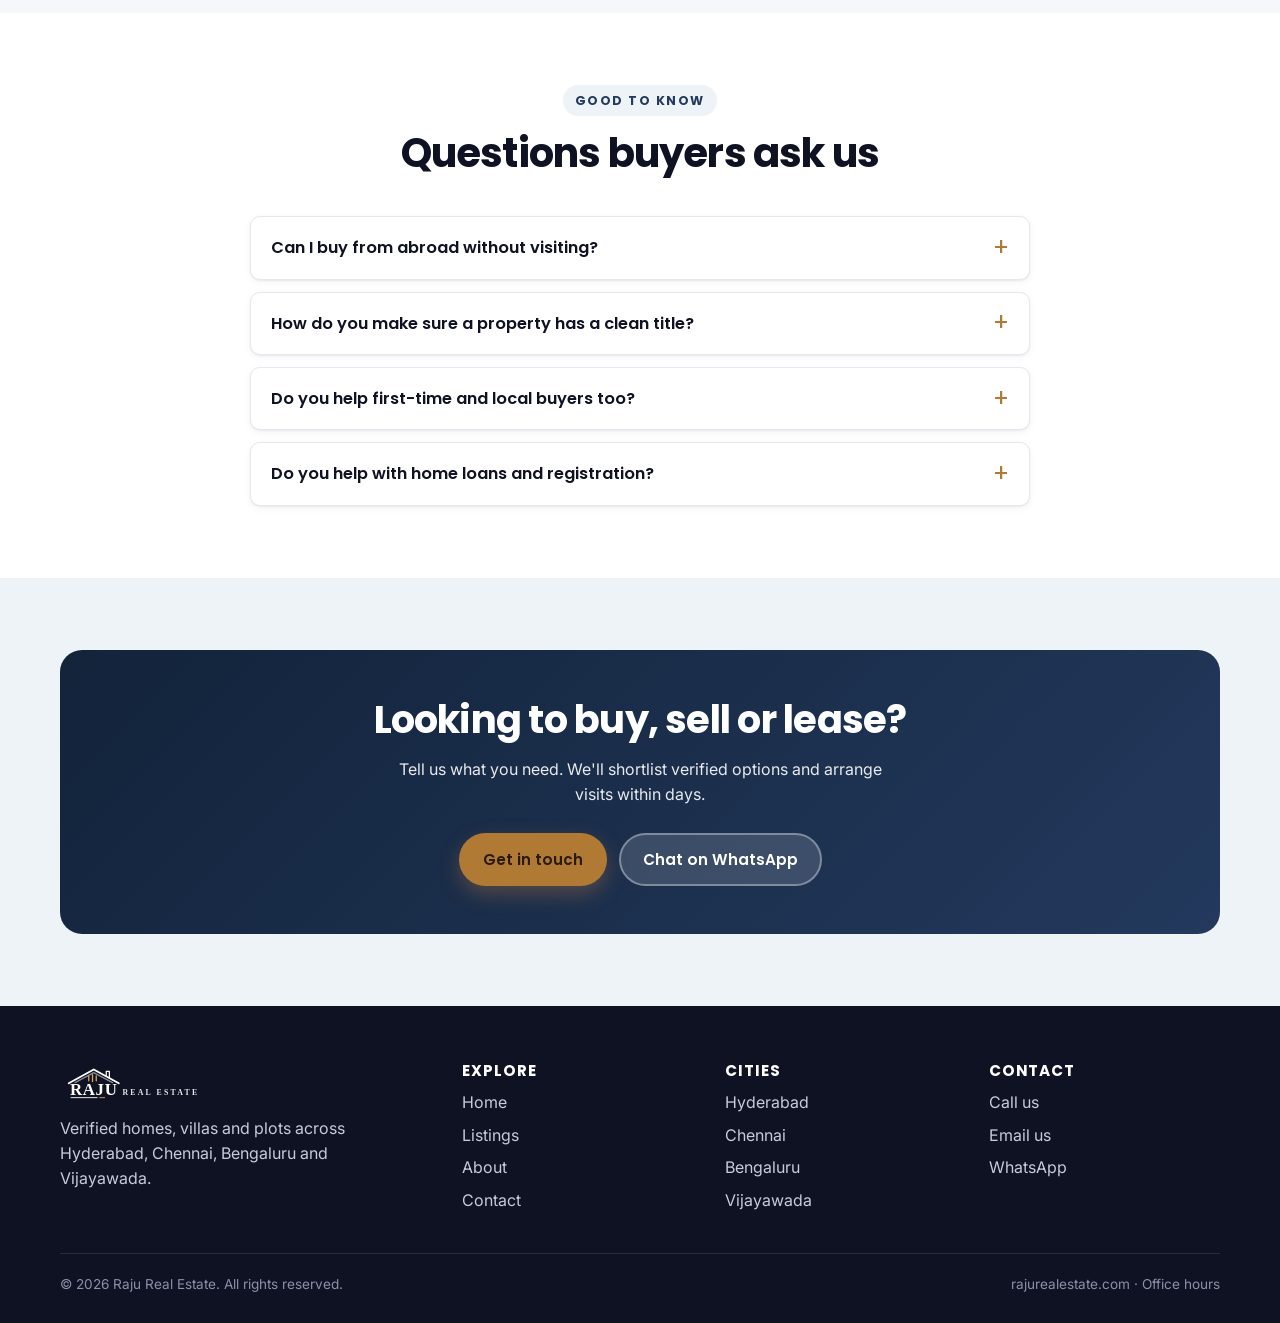
==== commit 1af5f080: "Turnstile: protect the property enquiry form too, before the secret is set The per-listing enquiry f" ====
--- a/index.html
+++ b/index.html
@@ -10,7 +10,7 @@
   <link rel="preconnect" href="https://fonts.googleapis.com">
   <link rel="preconnect" href="https://fonts.gstatic.com" crossorigin>
   <link href="https://fonts.googleapis.com/css2?family=Poppins:wght@500;600;700&family=Inter:wght@400;500;600&display=swap" rel="stylesheet">
-  <link rel="stylesheet" href="css/styles.css?v=p21">
+  <link rel="stylesheet" href="css/styles.css?v=p22">
   <meta property="og:title" content="Raju Real Estate — Homes, Villas & Plots in South India">
   <meta property="og:description" content="Verified homes, villas, apartments and plots across Hyderabad, Chennai, Bengaluru and Vijayawada.">
   <meta property="og:type" content="website">
@@ -298,10 +298,10 @@
     </div>
   </footer>
 
-  <script src="js/config.js?v=p21"></script>
-  <script src="js/i18n.js?v=p21"></script>
-  <script src="js/site.js?v=p21"></script>
-  <script src="js/cards.js?v=p21"></script>
-  <script src="js/home.js?v=p21"></script>
+  <script src="js/config.js?v=p22"></script>
+  <script src="js/i18n.js?v=p22"></script>
+  <script src="js/site.js?v=p22"></script>
+  <script src="js/cards.js?v=p22"></script>
+  <script src="js/home.js?v=p22"></script>
 </body>
 </html>
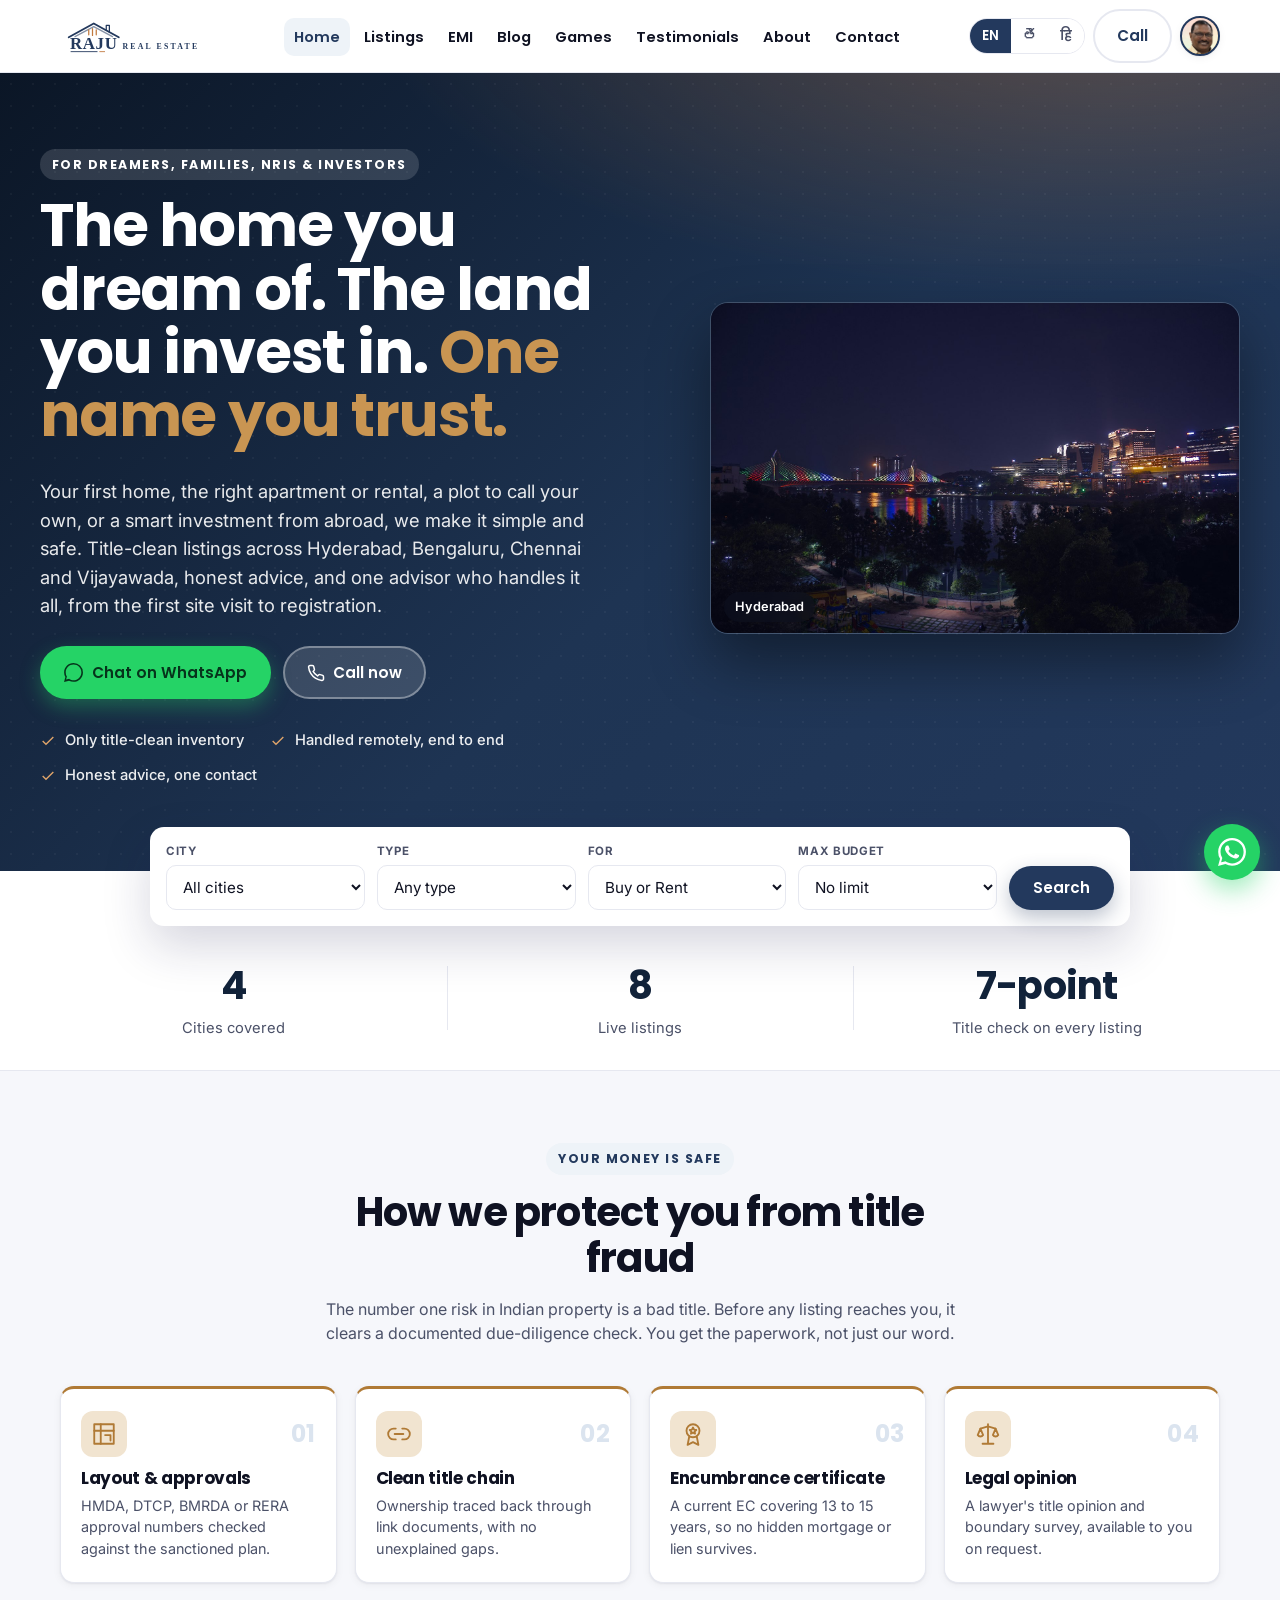
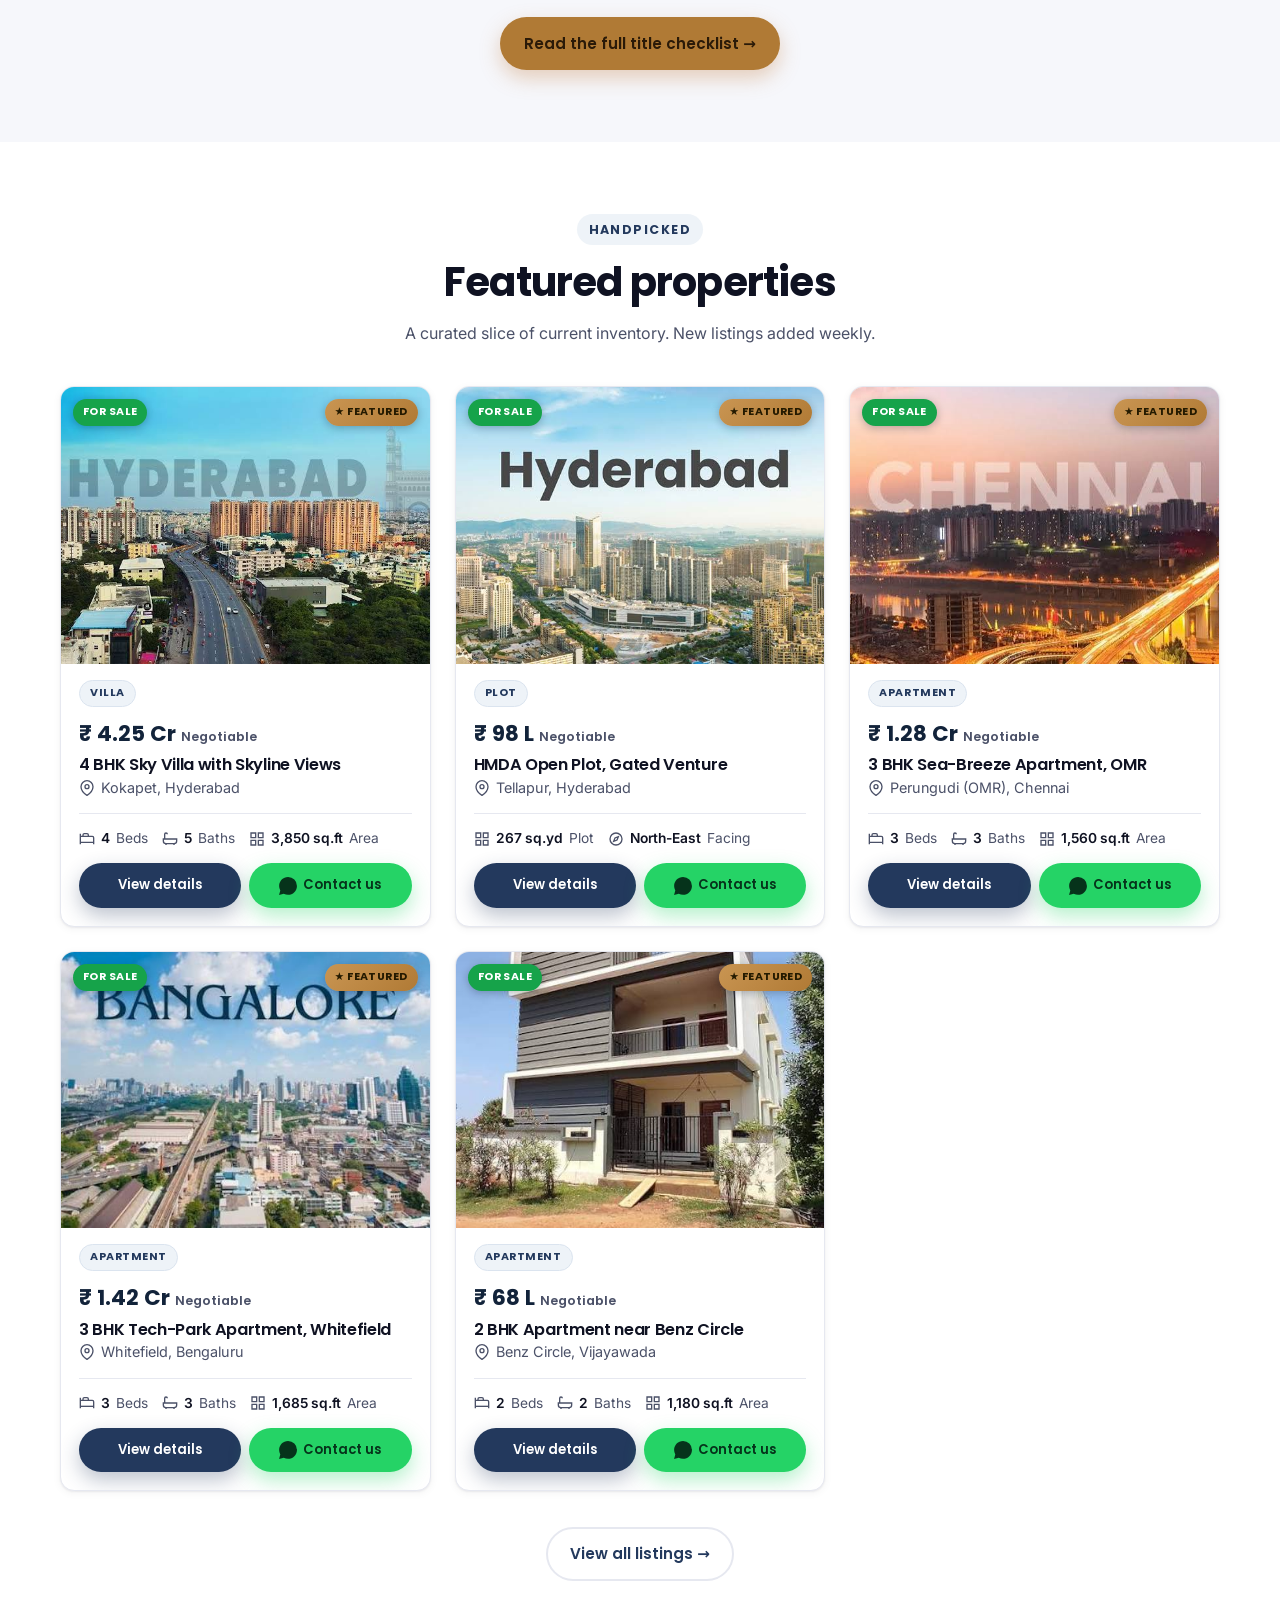
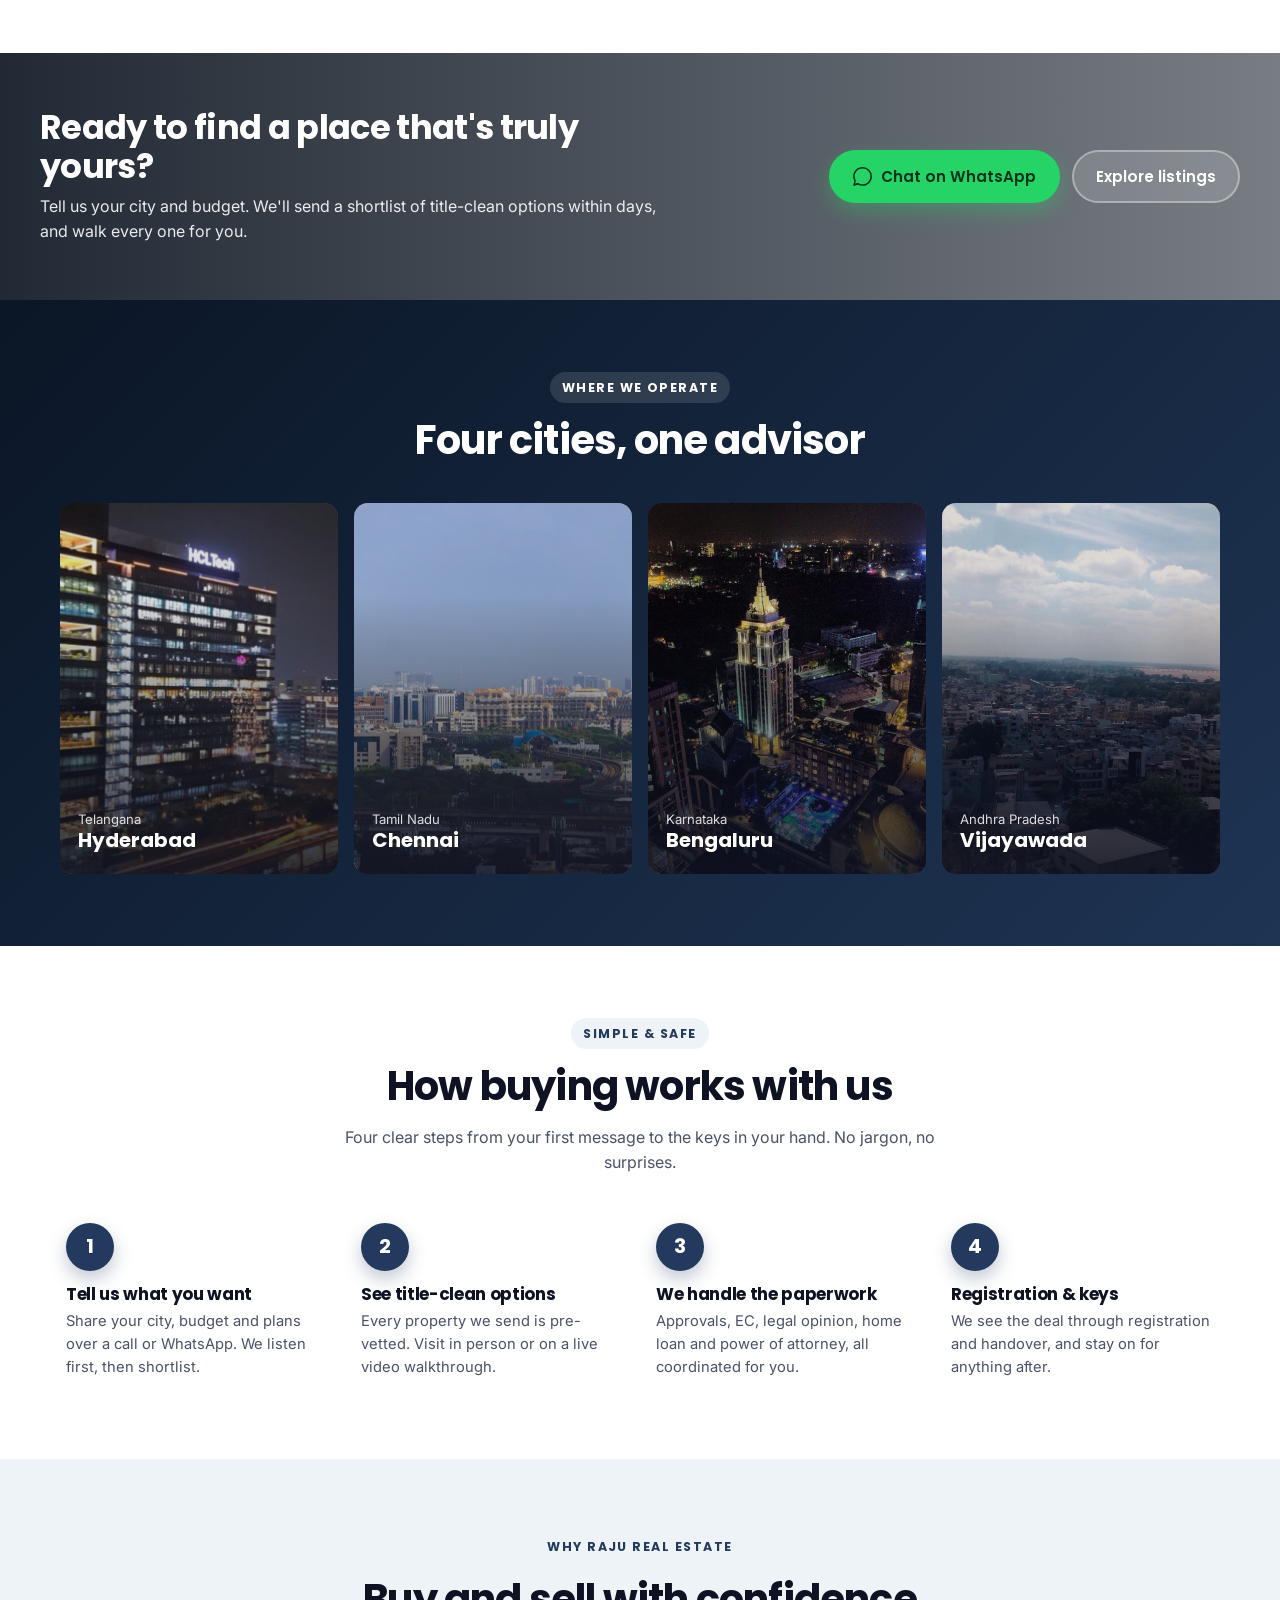
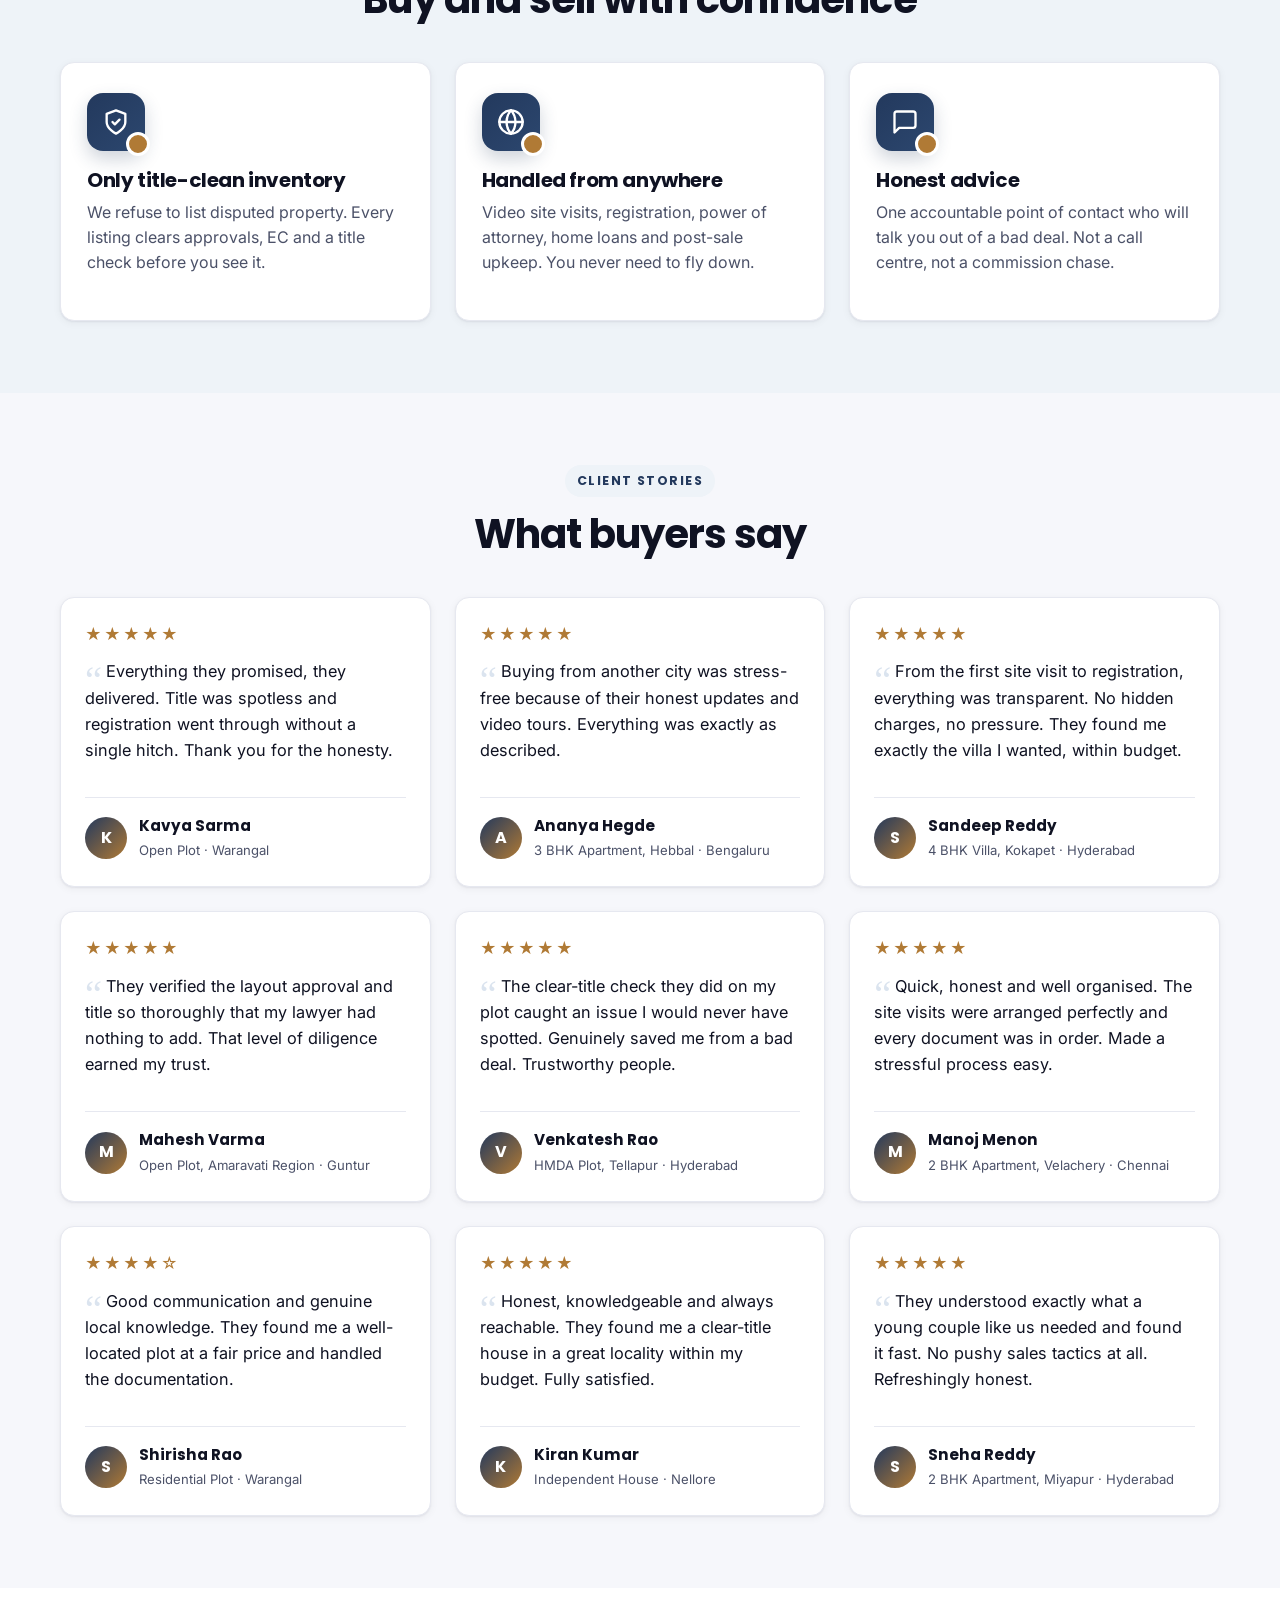
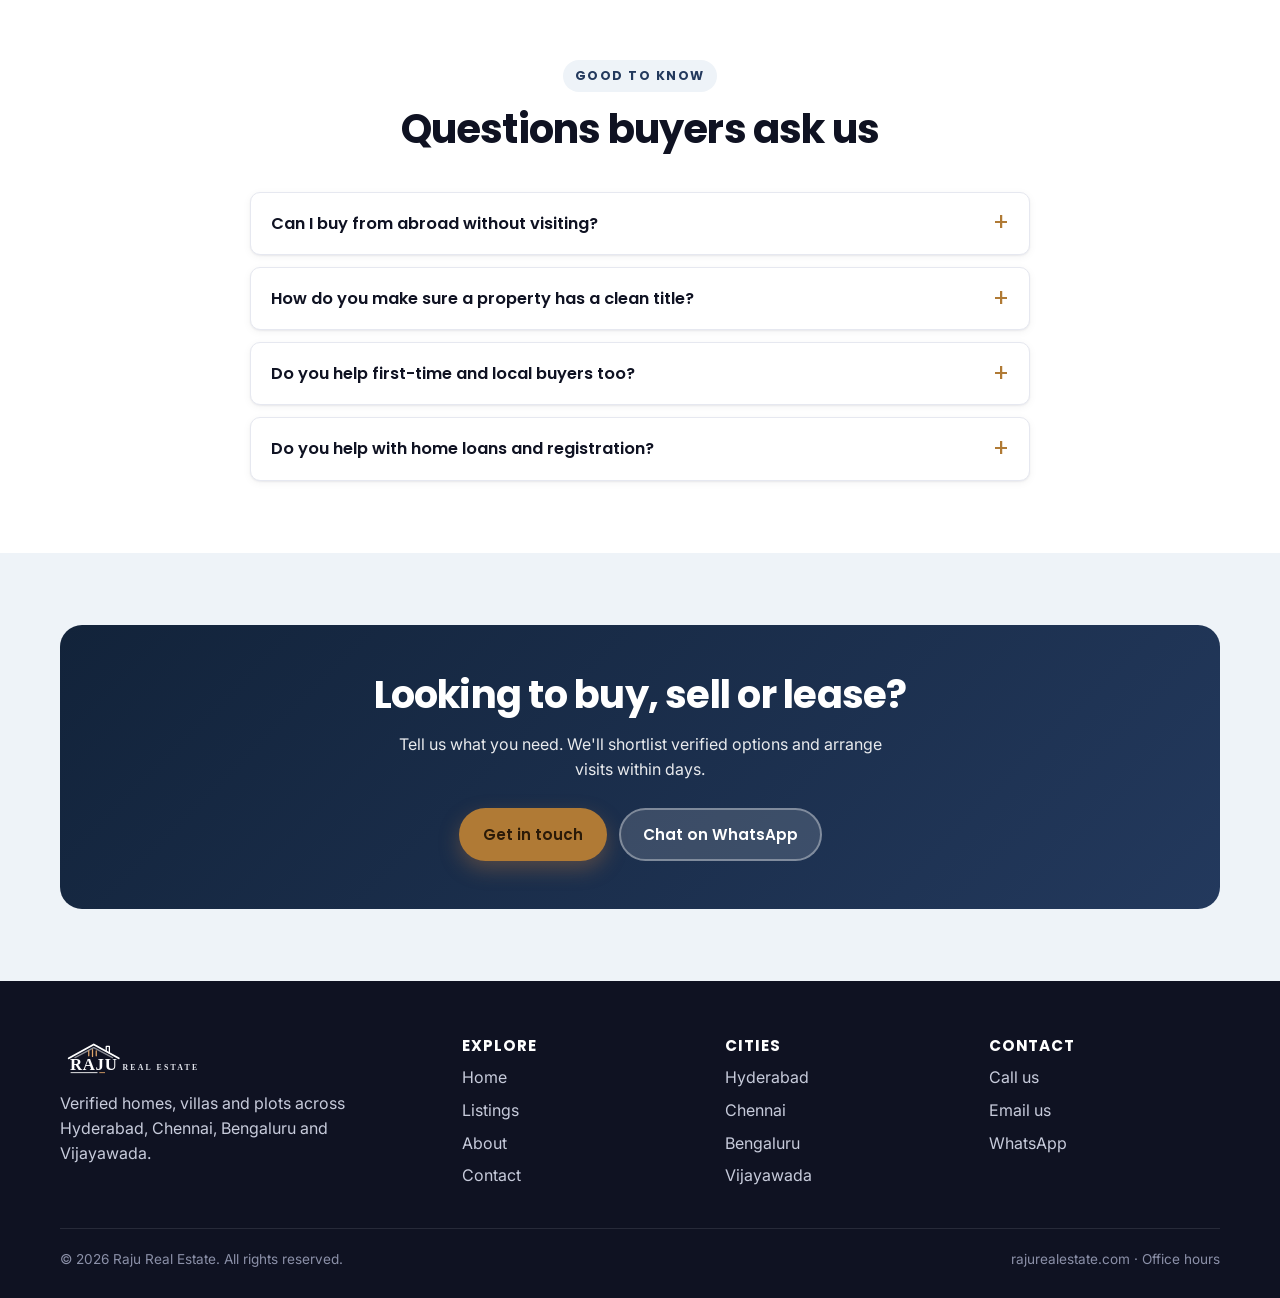
==== commit 7647ca40: "Games: add Chess, Draughts, Connect Four, Sudoku and Word Guess Five board games alongside the exist" ====
--- a/index.html
+++ b/index.html
@@ -10,7 +10,7 @@
   <link rel="preconnect" href="https://fonts.googleapis.com">
   <link rel="preconnect" href="https://fonts.gstatic.com" crossorigin>
   <link href="https://fonts.googleapis.com/css2?family=Poppins:wght@500;600;700&family=Inter:wght@400;500;600&display=swap" rel="stylesheet">
-  <link rel="stylesheet" href="css/styles.css?v=p22">
+  <link rel="stylesheet" href="css/styles.css?v=p23">
   <meta property="og:title" content="Raju Real Estate — Homes, Villas & Plots in South India">
   <meta property="og:description" content="Verified homes, villas, apartments and plots across Hyderabad, Chennai, Bengaluru and Vijayawada.">
   <meta property="og:type" content="website">
@@ -298,10 +298,10 @@
     </div>
   </footer>
 
-  <script src="js/config.js?v=p22"></script>
-  <script src="js/i18n.js?v=p22"></script>
-  <script src="js/site.js?v=p22"></script>
-  <script src="js/cards.js?v=p22"></script>
-  <script src="js/home.js?v=p22"></script>
+  <script src="js/config.js?v=p23"></script>
+  <script src="js/i18n.js?v=p23"></script>
+  <script src="js/site.js?v=p23"></script>
+  <script src="js/cards.js?v=p23"></script>
+  <script src="js/home.js?v=p23"></script>
 </body>
 </html>
--- a/css/styles.css
+++ b/css/styles.css
@@ -86,6 +86,16 @@
   .g2048-grid { height: 0; padding-bottom: 100%; position: relative; }
   .mem-card, .ttt-cell, .simon-btn, .whack-hole, .mine-cell { min-height: 64px; }
   .hero-art--photo img, .page-hero-art img, .about-inline-img { min-height: 200px; object-fit: cover; }
+  /* Board games: the grids get their height from aspect-ratio on the container
+     (chess/draughts/sudoku) or on the cell (Connect Four/Word Guess). Without
+     it both collapse, so give the cells an explicit floor instead. The values
+     are deliberately below the 64px touch target — an 8x8 or 10x10 board at
+     64px per cell would overflow every phone. */
+  .chess-sq { min-height: 42px; }
+  .dr-sq { min-height: 32px; }
+  .sud-cell { min-height: 34px; }
+  .c4-cell { min-height: 40px; }
+  .wd-tile { min-height: 50px; }
 }
 
 .container { width: 100%; max-width: var(--maxw); margin: 0 auto; padding: 0 20px; }
@@ -487,6 +497,130 @@
 .mine-cell[data-n="3"] { color: #dc2626; } .mine-cell[data-n="4"] { color: #7c3aed; }
 .mine-cell[data-n="5"] { color: #b45309; } .mine-cell[data-n="6"] { color: #0891b2; }
 
+/* ---------- Board games (js/games/*.js) ----------
+   Chess, Draughts, Connect Four, Sudoku and Word Guess. These share the
+   .g-head / .g-msg / .g-hint furniture above and add their own boards. All
+   sizing is in relative units and the boards are square via aspect-ratio, so
+   they scale from a 320px phone to the 560px .game-stage cap without media
+   queries beyond the small-screen touch-target rule at the top of this file. */
+
+/* Shared controls */
+.g-seg { display: inline-flex; flex-wrap: wrap; gap: 4px; background: var(--indigo-50); border: 1px solid var(--line); border-radius: 999px; padding: 3px; }
+.g-seg-btn { font-family: var(--font-head); font-weight: 600; font-size: .8rem; padding: 6px 13px; border-radius: 999px; border: 0; background: transparent; color: var(--ink-soft); cursor: pointer; transition: .12s; }
+.g-seg-btn:hover { color: var(--brand); }
+.g-seg-btn.active { background: var(--brand); color: #fff; }
+.g-actions { display: flex; flex-wrap: wrap; gap: 8px; justify-content: center; margin-top: 16px; }
+.g-btn { font-family: var(--font-head); font-weight: 600; font-size: .85rem; padding: 9px 15px; border-radius: 10px; border: 1px solid var(--line); background: #fff; color: var(--ink-soft); cursor: pointer; transition: .12s; }
+.g-btn:hover { border-color: var(--brand); color: var(--brand); }
+.g-btn.on { background: var(--brand); border-color: var(--brand); color: #fff; }
+.g-head-left { display: flex; align-items: center; gap: 10px; flex-wrap: wrap; }
+
+/* Chess */
+/* grid-template-rows is not optional here. With columns alone the rows size to
+   their content (the piece glyph), so eight rows overflow the aspect-ratio box
+   and the bottom of the board is clipped. Same reason on .dr-board/.sud-grid. */
+.chess-board { display: grid; grid-template-columns: repeat(8, 1fr); grid-template-rows: repeat(8, 1fr); aspect-ratio: 1; max-width: 440px; margin: 0 auto; border: 2px solid var(--indigo-800); border-radius: var(--radius-sm); overflow: hidden; }
+.chess-sq { border: 0; padding: 0; cursor: pointer; display: grid; place-items: center; position: relative; font-size: clamp(1.5rem, 6.5vw, 2.4rem); line-height: 1; transition: background .1s; }
+.chess-sq.light { background: #eef1f6; }
+.chess-sq.dark { background: #7f93ad; }
+.chess-sq.last { box-shadow: inset 0 0 0 3px rgba(176,122,53,.55); }
+.chess-sq.sel { box-shadow: inset 0 0 0 3px var(--gold); }
+.chess-sq.check { background: #e88a8a; }
+/* A dot for a quiet target, a ring for a capture: readable at a glance and it
+   survives on top of a piece glyph, which a background tint does not. */
+.chess-sq.tgt::after { content: ""; position: absolute; width: 26%; height: 26%; border-radius: 50%; background: rgba(35,57,93,.42); }
+.chess-sq.tgt-cap::after { content: ""; position: absolute; inset: 8%; border-radius: 50%; border: 3px solid rgba(176,122,53,.85); }
+.chess-sq .cp { position: relative; z-index: 1; }
+/* Both colours are drawn with the SOLID glyphs and separated by fill colour.
+   The outline glyphs render too thin to read on a phone. */
+/* White needs a hard outline in every direction, not a drop shadow: a white
+   glyph on the #eef1f6 light square is otherwise almost invisible. Four offset
+   shadows fake a text stroke with far better support than -webkit-text-stroke. */
+.chess-sq .cp.w { color: #fff; text-shadow: 1px 1px 0 #16233c, -1px 1px 0 #16233c, 1px -1px 0 #16233c, -1px -1px 0 #16233c, 0 2px 3px rgba(0,0,0,.3); }
+.chess-sq .cp.b { color: #14203a; text-shadow: 0 1px 0 rgba(255,255,255,.35); }
+.chess-moves { max-height: 96px; overflow-y: auto; margin: 14px auto 0; max-width: 440px; background: #fff; border: 1px solid var(--line); border-radius: var(--radius-sm); padding: 8px 10px; font-size: .82rem; }
+.chess-moves:empty { display: none; }
+.cm-row { display: grid; grid-template-columns: 34px 1fr 1fr; gap: 6px; padding: 2px 0; }
+.cm-row .cm-n { color: var(--ink-soft); font-style: normal; }
+.cm-row b { font-family: var(--font-head); font-weight: 600; color: var(--ink); }
+.chess-promo { display: flex; gap: 8px; justify-content: center; margin-top: 14px; }
+.chess-promo.hidden { display: none; }
+.chess-promo-btn { font-size: 1.9rem; line-height: 1; width: 56px; height: 56px; border: 1px solid var(--line); border-radius: 12px; background: #fff; cursor: pointer; color: var(--indigo-800); }
+.chess-promo-btn:hover { border-color: var(--gold); background: var(--amber-100); }
+
+/* Draughts (10x10) */
+.dr-board { display: grid; grid-template-columns: repeat(10, 1fr); grid-template-rows: repeat(10, 1fr); aspect-ratio: 1; max-width: 460px; margin: 0 auto; border: 2px solid var(--indigo-800); border-radius: var(--radius-sm); overflow: hidden; }
+.dr-sq { border: 0; padding: 0; display: grid; place-items: center; position: relative; cursor: default; }
+.dr-sq.light { background: #eef1f6; }
+.dr-sq.dark { background: #7f93ad; cursor: pointer; }
+.dr-sq.last { box-shadow: inset 0 0 0 2px rgba(176,122,53,.6); }
+.dr-sq.sel { box-shadow: inset 0 0 0 3px var(--gold); }
+.dr-sq.tgt::after { content: ""; position: absolute; width: 34%; height: 34%; border-radius: 50%; background: rgba(255,255,255,.75); }
+.dr-sq.taken .dr-pc { opacity: .35; filter: grayscale(1); }
+.dr-pc { width: 74%; height: 74%; border-radius: 50%; display: grid; place-items: center; font-size: clamp(.6rem, 2.4vw, .95rem); box-shadow: 0 2px 3px rgba(0,0,0,.35); }
+.dr-pc.w { background: linear-gradient(160deg, #fff, #d8dee8); color: var(--gold); border: 1px solid #b9c2d0; }
+.dr-pc.b { background: linear-gradient(160deg, #34405c, #131c30); color: var(--amber-400); border: 1px solid #0a1120; }
+.dr-pc.k { box-shadow: 0 2px 3px rgba(0,0,0,.35), 0 0 0 2px var(--gold) inset; }
+
+/* Connect Four */
+.c4-board { display: grid; grid-template-columns: repeat(7, 1fr); gap: 6px; max-width: 400px; margin: 0 auto; background: var(--indigo-600); padding: 10px; border-radius: 14px; }
+.c4-cell { aspect-ratio: 1; border: 0; border-radius: 50%; background: var(--bg-soft); cursor: pointer; padding: 0; box-shadow: inset 0 2px 4px rgba(0,0,0,.28); transition: background .12s; }
+.c4-cell.red { background: radial-gradient(circle at 35% 30%, #e4675f, #b3231a); }
+.c4-cell.yel { background: radial-gradient(circle at 35% 30%, #f0c96a, #c98f14); }
+.c4-cell.win { box-shadow: 0 0 0 3px #fff, inset 0 2px 4px rgba(0,0,0,.28); }
+
+/* Sudoku */
+.sud-grid { display: grid; grid-template-columns: repeat(9, 1fr); grid-template-rows: repeat(9, 1fr); aspect-ratio: 1; max-width: 420px; margin: 0 auto; border: 2px solid var(--indigo-800); background: #fff; }
+/* Real borders, not a grid gap. The gap approach renders every separator
+   identically, which loses the 3x3 boxes — and reading the boxes is most of
+   how the puzzle is actually solved. Cells carry a hairline edge; the last
+   cell of each box carries a heavy one. box-sizing is border-box globally
+   (line 53), so the heavier border does not change the cell's size. */
+.sud-cell { border: 0 solid var(--line); border-right-width: 1px; border-bottom-width: 1px; padding: 0; background: #fff; font-family: var(--font-head); font-weight: 600; font-size: clamp(.85rem, 3.6vw, 1.25rem); color: var(--brand); cursor: pointer; display: grid; place-items: center; position: relative; }
+.sud-cell.br { border-right: 2px solid var(--indigo-800); }
+.sud-cell.bb { border-bottom: 2px solid var(--indigo-800); }
+.sud-cell:nth-child(9n) { border-right-width: 0; }
+.sud-cell:nth-child(n+73) { border-bottom-width: 0; }
+.sud-cell.given { color: var(--ink); background: var(--indigo-50); cursor: default; }
+.sud-cell.peer { background: #f4f7fb; }
+.sud-cell.given.peer { background: #e4ecf5; }
+.sud-cell.same { background: var(--amber-100); }
+.sud-cell.sel { background: var(--gold); color: #fff; }
+.sud-cell.wrong { color: var(--sold); }
+.sud-notes { display: grid; grid-template-columns: repeat(3, 1fr); width: 100%; height: 100%; font-size: .5em; color: var(--ink-soft); font-style: normal; }
+.sud-notes i { display: grid; place-items: center; font-style: normal; }
+.sud-pad { display: grid; grid-template-columns: repeat(10, 1fr); gap: 5px; max-width: 420px; margin: 14px auto 0; }
+.sud-key { border: 1px solid var(--line); border-radius: 8px; background: #fff; font-family: var(--font-head); font-weight: 600; font-size: 1rem; padding: 11px 0; cursor: pointer; color: var(--ink); }
+.sud-key:hover { border-color: var(--brand); color: var(--brand); }
+.sud-erase { color: var(--sold); }
+
+/* Word Guess */
+.wd-grid { display: grid; gap: 6px; max-width: 320px; margin: 0 auto; }
+.wd-row { display: grid; grid-template-columns: repeat(5, 1fr); gap: 6px; }
+.wd-tile { aspect-ratio: 1; display: grid; place-items: center; border: 2px solid var(--line); border-radius: 8px; background: #fff; font-family: var(--font-head); font-weight: 700; font-size: clamp(1.2rem, 6vw, 1.7rem); color: var(--ink); }
+.wd-tile.active { border-color: var(--brand); }
+.wd-tile.hit { background: #2f855a; border-color: #2f855a; color: #fff; }
+.wd-tile.near { background: var(--gold); border-color: var(--gold); color: #fff; }
+.wd-tile.miss { background: #8f96a8; border-color: #8f96a8; color: #fff; }
+.wd-tile.shake { animation: wd-shake .3s; }
+@keyframes wd-shake { 25% { transform: translateX(-5px); } 75% { transform: translateX(5px); } }
+.wd-kb { margin: 16px auto 0; max-width: 460px; display: grid; gap: 6px; }
+.wd-kb-row { display: flex; gap: 5px; justify-content: center; }
+.wd-key { flex: 1 1 auto; min-width: 0; padding: 12px 0; border: 0; border-radius: 6px; background: var(--indigo-100); font-family: var(--font-head); font-weight: 600; font-size: .85rem; text-transform: uppercase; cursor: pointer; color: var(--ink); }
+.wd-key.wide { flex: 1.6 1 auto; font-size: .72rem; }
+.wd-key.hit { background: #2f855a; color: #fff; }
+.wd-key.near { background: var(--gold); color: #fff; }
+.wd-key.miss { background: #b6bcc9; color: #fff; }
+
+/* Narrow phones. This block must sit AFTER the rules it overrides: the
+   selectors have equal specificity, so source order decides, and a media query
+   placed earlier in the file silently loses. */
+@media (max-width: 420px) {
+  .sud-pad { grid-template-columns: repeat(5, 1fr); }
+  .g-seg-btn { padding: 6px 10px; font-size: .75rem; }
+  .g-btn { padding: 8px 12px; font-size: .8rem; }
+}
+
 /* ---------- Pocket calculator (EMI page) ---------- */
 .calc { max-width: 340px; margin: 0 auto; background: var(--indigo-900); border-radius: 18px; padding: 18px; box-shadow: var(--shadow-lg); }
 .calc-display { background: rgba(255,255,255,.07); color: #fff; text-align: right; font-family: var(--font-head); font-weight: 600; font-size: clamp(1.8rem, 6vw, 2.4rem); padding: 20px 16px; border-radius: 12px; margin-bottom: 14px; min-height: 70px; display: flex; align-items: center; justify-content: flex-end; overflow: hidden; word-break: break-all; }
